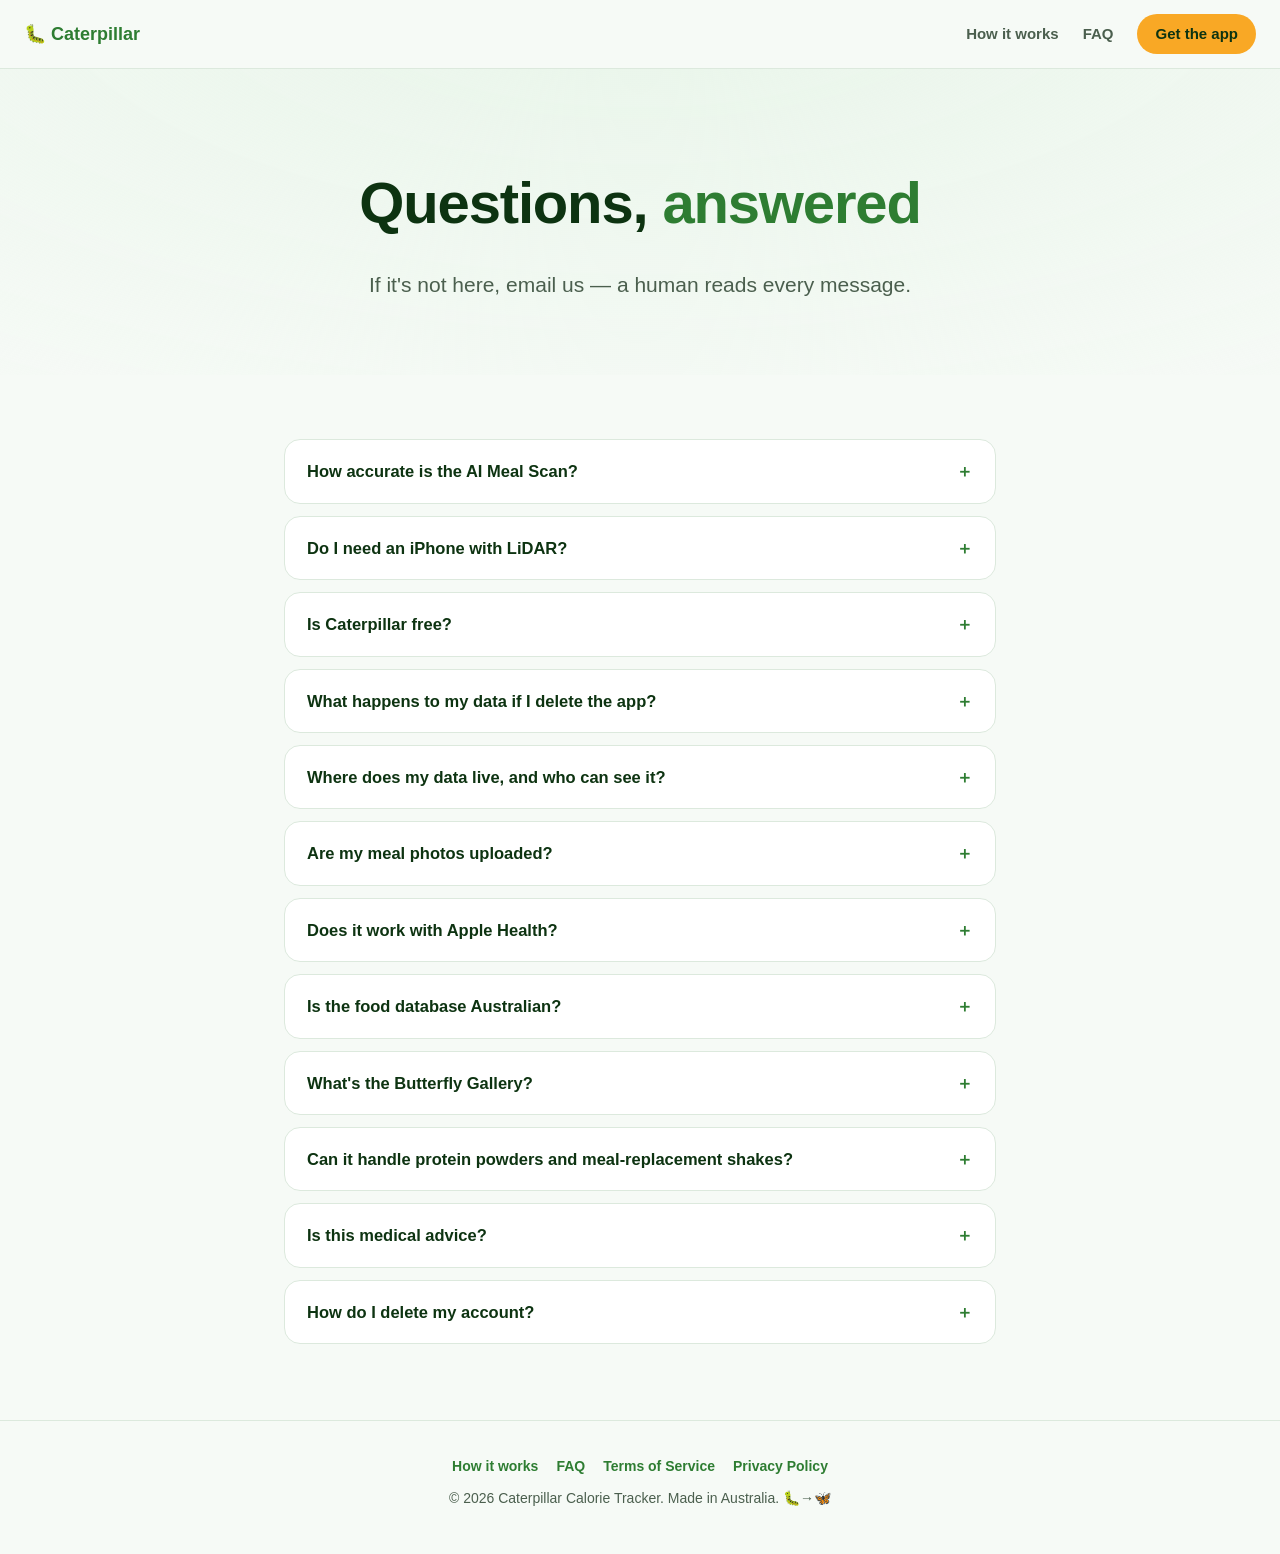
==== faq.html @ 2185efc8 "Add files via upload" ====
<!DOCTYPE html>
<html lang="en-AU">
<head>
<meta charset="utf-8">
<meta name="viewport" content="width=device-width, initial-scale=1">
<title>Caterpillar — FAQ</title>
<meta name="description" content="Frequently asked questions about Caterpillar Calorie Tracker: accuracy, LiDAR, privacy, accounts, Apple Health, and more.">
<link rel="stylesheet" href="style.css">
</head>
<body>

<nav>
  <a class="brand" href="index.html">🐛 Caterpillar</a>
  <a href="how-it-works.html">How it works</a>
  <a href="faq.html">FAQ</a>
  <a class="cta" href="index.html#download">Get the app</a>
</nav>

<div class="hero" style="padding-bottom:40px;">
  <h1>Questions, <span class="accent">answered</span></h1>
  <p class="sub">If it's not here, email us — a human reads every message.</p>
</div>

<section style="max-width:760px;">

  <details>
    <summary>How accurate is the AI Meal Scan?</summary>
    <p>Honest answer: it's an estimate — a good one. For plated meals, the AI
    identifies each component and, on LiDAR-equipped iPhones, real depth
    measurement sizes your portions instead of guessing. For packaged products
    the app reads the nutrition label itself, and calories are always computed
    from the macros on-device. You can edit any item before logging, and a
    kitchen scale in frame is treated as the source of truth.</p>
  </details>

  <details>
    <summary>Do I need an iPhone with LiDAR?</summary>
    <p>No. LiDAR (iPhone Pro models) makes portion sizing sharper, but every
    feature works on any supported iPhone — the AI falls back to careful
    visual estimation.</p>
  </details>

  <details>
    <summary>Is Caterpillar free?</summary>
    <p>Caterpillar is free to use for core tracking. A Pro subscription is
    planned for launch with extras like meal-photo cloud backup and advanced
    goal tools — pricing will be announced in the app.</p>
  </details>

  <details>
    <summary>What happens to my data if I delete the app?</summary>
    <p>If you've signed in with Apple, your history, achievements, favourites
    and settings are backed up to your account — reinstall, sign in, and
    everything returns. Without an account, data lives only on your device and
    is removed with the app.</p>
  </details>

  <details>
    <summary>Where does my data live, and who can see it?</summary>
    <p>Your synced data is stored with our backend provider (Supabase) and is
    readable only by your account — enforced at the database level. We don't
    run ads, and we never sell personal data. Full details are in the
    <a href="privacy.html">Privacy Policy</a>.</p>
  </details>

  <details>
    <summary>Are my meal photos uploaded?</summary>
    <p>A photo you scan is sent securely to our AI provider once, to generate
    the analysis, then the app keeps a small copy on your device for your
    timeline. Cloud backup of meal photos is a planned Pro feature — free
    users' photos never leave the phone after analysis.</p>
  </details>

  <details>
    <summary>Does it work with Apple Health?</summary>
    <p>Yes — two-way. Caterpillar can read steps, active energy, exercise
    minutes and weight (with your permission), and write your logged water and
    weigh-ins back to Health. You choose exactly which categories sync.</p>
  </details>

  <details>
    <summary>Is the food database Australian?</summary>
    <p>Australian-first: AUSNUT and FSANZ data plus a curated local database of
    Aussie staples and brands, backed by Open Food Facts and USDA for global
    coverage. Barcode coverage of Woolworths, Coles and Aldi products is
    excellent.</p>
  </details>

  <details>
    <summary>What's the Butterfly Gallery?</summary>
    <p>Caterpillar's take on achievements: healthy habits earn puzzle pieces
    that gradually reveal collectible butterfly artwork across four rarity
    tiers. Some achievements are secret until you stumble into them. Completed
    art stays in your gallery for good.</p>
  </details>

  <details>
    <summary>Can it handle protein powders and meal-replacement shakes?</summary>
    <p>Yes — and properly. Log the serving and tell Caterpillar how much water
    you mixed it with: calories and macros stay per-serving while the mixing
    water counts toward hydration. Your pre-workout finally makes sense in a
    tracker.</p>
  </details>

  <details>
    <summary>Is this medical advice?</summary>
    <p>No. Caterpillar provides nutrition estimates and habit tools for general
    wellbeing. It's not a medical device and doesn't replace advice from a
    doctor or accredited dietitian — especially if you have a medical
    condition or history of disordered eating.</p>
  </details>

  <details>
    <summary>How do I delete my account?</summary>
    <p>In the app: Nest → Delete Account. Your request is processed within 48
    hours and removes your cloud data entirely. Made a mistake? Email us
    straight away and we'll cancel it.</p>
  </details>

</section>

<footer>
  <div class="links">
    <a href="how-it-works.html">How it works</a>
    <a href="faq.html">FAQ</a>
    <a href="terms.html">Terms of Service</a>
    <a href="privacy.html">Privacy Policy</a>
  </div>
  © 2026 Caterpillar Calorie Tracker. Made in Australia. 🐛→🦋
</footer>

</body>
</html>
---- style.css ----
/* Caterpillar Calorie Tracker — marketing site shared styles.
   Garden palette pulled from the app: garden green, sun yellow, leaf tones. */

:root {
  --garden: #2e7d32;
  --garden-deep: #0d3311;
  --garden-dark: #0a1f0d;
  --leaf: #66bb6a;
  --leaf-soft: #e8f5e9;
  --sun: #f9a825;
  --sun-soft: #fff5dd;
  --ink: #1c2b1e;
  --ink-soft: #4b5f4e;
  --card: #ffffff;
  --line: #dce9dd;
}

* { margin: 0; padding: 0; box-sizing: border-box; }

body {
  font-family: -apple-system, BlinkMacSystemFont, "Segoe UI", Roboto,
    "Helvetica Neue", sans-serif;
  color: var(--ink);
  background: #f6faf6;
  line-height: 1.6;
}

/* ── Nav ── */
nav {
  position: sticky; top: 0; z-index: 50;
  display: flex; align-items: center; gap: 24px;
  padding: 14px 24px;
  background: rgba(246, 250, 246, 0.92);
  backdrop-filter: blur(10px);
  border-bottom: 1px solid var(--line);
}
nav .brand {
  font-weight: 800; font-size: 18px; color: var(--garden);
  text-decoration: none; margin-right: auto;
}
nav a { color: var(--ink-soft); text-decoration: none; font-size: 15px; font-weight: 600; }
nav a:hover { color: var(--garden); }
nav a.cta {
  background: var(--sun); color: var(--garden-deep);
  padding: 8px 18px; border-radius: 999px;
}

/* ── Hero ── */
.hero {
  text-align: center;
  padding: 88px 24px 72px;
  background:
    radial-gradient(1200px 500px at 50% -100px, var(--leaf-soft), transparent),
    #f6faf6;
}
.hero h1 {
  font-size: clamp(34px, 6vw, 58px);
  font-weight: 900; letter-spacing: -0.02em; color: var(--garden-deep);
  max-width: 780px; margin: 0 auto 18px;
}
.hero h1 .accent { color: var(--garden); }
.hero p.sub {
  font-size: clamp(17px, 2.5vw, 21px);
  color: var(--ink-soft); max-width: 620px; margin: 0 auto 34px;
}
.hero .badge-row { display: flex; gap: 10px; justify-content: center; flex-wrap: wrap; margin-bottom: 34px; }
.badge {
  background: var(--card); border: 1px solid var(--line);
  padding: 7px 16px; border-radius: 999px;
  font-size: 13.5px; font-weight: 700; color: var(--garden);
}
.store-btn {
  display: inline-block; background: var(--garden-deep); color: #fff;
  font-weight: 800; font-size: 17px;
  padding: 15px 34px; border-radius: 16px; text-decoration: none;
}
.store-btn:hover { background: var(--garden); }
.store-note { display: block; margin-top: 12px; font-size: 13px; color: var(--ink-soft); }

/* ── Sections & cards ── */
section { max-width: 1060px; margin: 0 auto; padding: 64px 24px; }
section h2 {
  font-size: clamp(26px, 4vw, 36px); font-weight: 900;
  color: var(--garden-deep); letter-spacing: -0.01em;
  text-align: center; margin-bottom: 12px;
}
section p.lede { text-align: center; color: var(--ink-soft); max-width: 640px; margin: 0 auto 44px; }

.grid { display: grid; grid-template-columns: repeat(auto-fit, minmax(280px, 1fr)); gap: 18px; }
.card {
  background: var(--card); border: 1px solid var(--line);
  border-radius: 20px; padding: 26px;
}
.card .icon {
  width: 46px; height: 46px; border-radius: 14px;
  display: flex; align-items: center; justify-content: center;
  font-size: 24px; margin-bottom: 14px;
  background: var(--leaf-soft);
}
.card h3 { font-size: 18px; font-weight: 800; color: var(--garden-deep); margin-bottom: 6px; }
.card p { font-size: 15px; color: var(--ink-soft); }

/* ── Steps (how it works) ── */
.step { display: flex; gap: 20px; align-items: flex-start; margin-bottom: 30px; }
.step .num {
  flex: 0 0 44px; height: 44px; border-radius: 50%;
  background: var(--sun); color: var(--garden-deep);
  display: flex; align-items: center; justify-content: center;
  font-weight: 900; font-size: 19px;
}
.step h3 { font-size: 19px; font-weight: 800; color: var(--garden-deep); margin-bottom: 4px; }
.step p { color: var(--ink-soft); font-size: 15.5px; }

/* ── FAQ ── */
details {
  background: var(--card); border: 1px solid var(--line);
  border-radius: 16px; padding: 18px 22px; margin-bottom: 12px;
}
details summary {
  font-weight: 800; font-size: 16.5px; color: var(--garden-deep);
  cursor: pointer; list-style: none;
}
details summary::-webkit-details-marker { display: none; }
details summary::after { content: "＋"; float: right; color: var(--garden); }
details[open] summary::after { content: "－"; }
details p { margin-top: 10px; color: var(--ink-soft); font-size: 15px; }

/* ── Legal pages ── */
.legal { max-width: 760px; }
.legal h1 { font-size: 32px; font-weight: 900; color: var(--garden-deep); margin-bottom: 6px; }
.legal .updated { color: var(--ink-soft); font-size: 14px; margin-bottom: 30px; }
.legal h2 { font-size: 20px; text-align: left; margin: 30px 0 8px; }
.legal p, .legal li { font-size: 15.5px; color: var(--ink-soft); margin-bottom: 10px; }
.legal ul { padding-left: 22px; }
.notice {
  background: var(--sun-soft); border: 1px solid #f2dfae;
  border-radius: 14px; padding: 14px 18px;
  font-size: 14px; color: #7a5b12; margin-bottom: 28px;
}

/* ── Banner CTA + footer ── */
.cta-banner {
  text-align: center; background: var(--garden-deep);
  border-radius: 28px; padding: 56px 28px; color: #fff;
}
.cta-banner h2 { color: #fff; }
.cta-banner p { color: #cfe6d1; margin: 8px 0 26px; }
.cta-banner .store-btn { background: var(--sun); color: var(--garden-deep); }

footer {
  border-top: 1px solid var(--line);
  padding: 34px 24px 44px; text-align: center;
  color: var(--ink-soft); font-size: 14px;
}
footer .links { margin-bottom: 10px; display: flex; gap: 18px; justify-content: center; flex-wrap: wrap; }
footer a { color: var(--garden); text-decoration: none; font-weight: 600; }

@media (max-width: 560px) {
  nav { gap: 14px; }
  nav a:not(.brand):not(.cta) { display: none; }
}
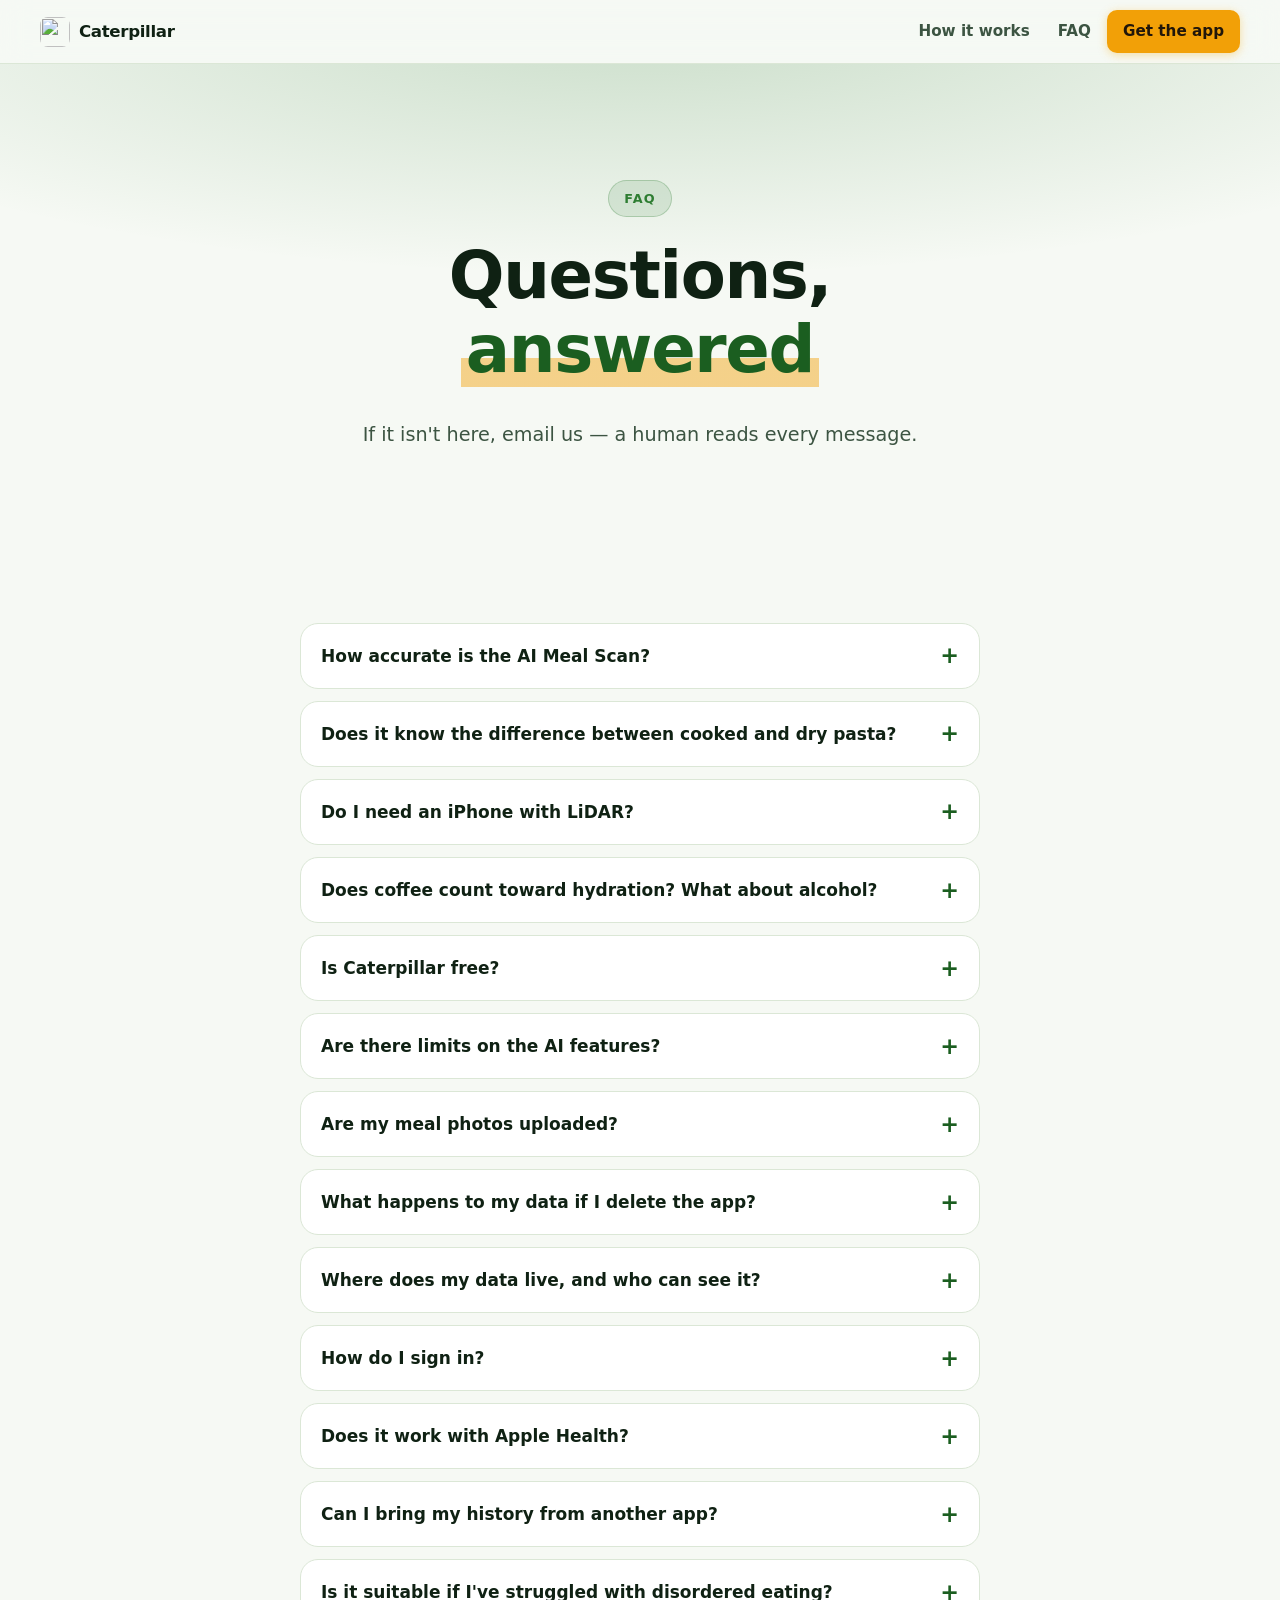
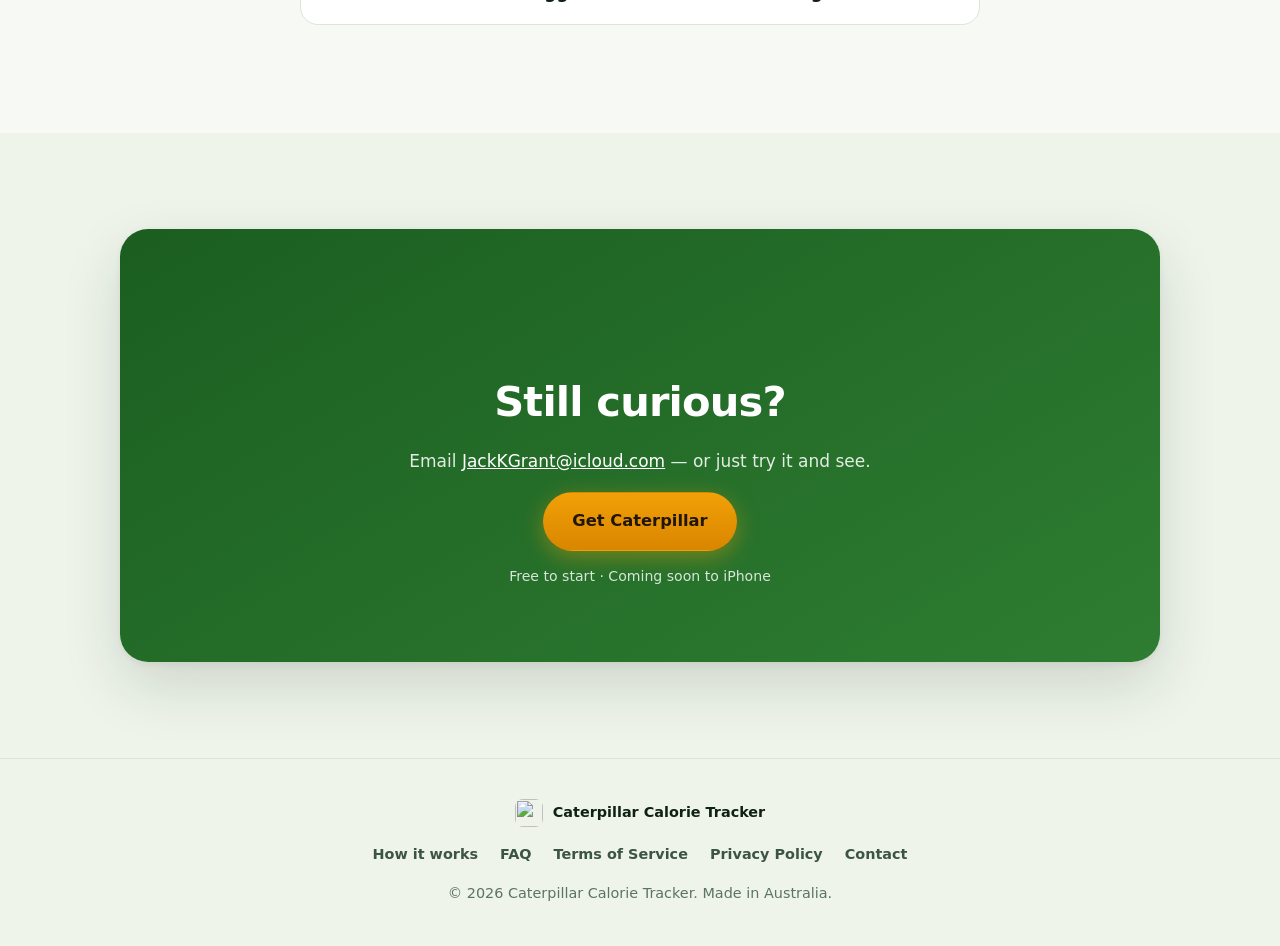
==== commit 6394341e: "Add files via upload" ====
--- a/faq.html
+++ b/faq.html
@@ -4,129 +4,174 @@
 <meta charset="utf-8">
 <meta name="viewport" content="width=device-width, initial-scale=1">
 <title>Caterpillar — FAQ</title>
-<meta name="description" content="Frequently asked questions about Caterpillar Calorie Tracker: accuracy, LiDAR, privacy, accounts, Apple Health, and more.">
+<meta name="description" content="Common questions about Caterpillar Calorie Tracker: accuracy, LiDAR, pricing, privacy, Apple Health, hydration and your data.">
+<meta name="theme-color" content="#2e7d32">
+<link rel="icon" href="assets/appicon.png">
+<link rel="apple-touch-icon" href="assets/appicon-180.png">
 <link rel="stylesheet" href="style.css">
 </head>
 <body>
 
 <nav>
-  <a class="brand" href="index.html">🐛 Caterpillar</a>
-  <a href="how-it-works.html">How it works</a>
-  <a href="faq.html">FAQ</a>
-  <a class="cta" href="index.html#download">Get the app</a>
+  <a class="brand" href="index.html">
+    <img src="assets/appicon.png" alt="" width="30" height="30">Caterpillar
+  </a>
+  <a class="hide-sm" href="how-it-works.html">How it works</a>
+  <a class="hide-sm" href="faq.html">FAQ</a>
+  <a class="cta" href="index.html#get">Get the app</a>
 </nav>
 
-<div class="hero" style="padding-bottom:40px;">
-  <h1>Questions, <span class="accent">answered</span></h1>
-  <p class="sub">If it's not here, email us — a human reads every message.</p>
-</div>
+<header class="hero">
+  <div class="wrap">
+    <span class="eyebrow">FAQ</span>
+    <h1>Questions, <span class="accent">answered</span></h1>
+    <p class="sub">If it isn't here, email us — a human reads every message.</p>
+  </div>
+</header>
 
-<section style="max-width:760px;">
+<section>
+  <div class="wrap" style="max-width:760px">
 
-  <details>
-    <summary>How accurate is the AI Meal Scan?</summary>
-    <p>Honest answer: it's an estimate — a good one. For plated meals, the AI
-    identifies each component and, on LiDAR-equipped iPhones, real depth
-    measurement sizes your portions instead of guessing. For packaged products
-    the app reads the nutrition label itself, and calories are always computed
-    from the macros on-device. You can edit any item before logging, and a
-    kitchen scale in frame is treated as the source of truth.</p>
-  </details>
+    <details class="qa">
+      <summary>How accurate is the AI Meal Scan?</summary>
+      <p>It's an estimate — a careful one. The AI identifies each component, and
+      on LiDAR-equipped iPhones real depth measurement sizes your portions
+      rather than guessing. Packaged products are read off the nutrition panel,
+      and calories are always recomputed on your phone from the macros, so a
+      hallucinated calorie figure can't survive. A kitchen scale in frame is
+      treated as the source of truth, and you can edit any item before logging.</p>
+    </details>
 
-  <details>
-    <summary>Do I need an iPhone with LiDAR?</summary>
-    <p>No. LiDAR (iPhone Pro models) makes portion sizing sharper, but every
-    feature works on any supported iPhone — the AI falls back to careful
-    visual estimation.</p>
-  </details>
+    <details class="qa">
+      <summary>Does it know the difference between cooked and dry pasta?</summary>
+      <p>Yes, and this is where most trackers quietly go wrong. Pasta, rice, oats
+      and lentils roughly triple in weight when cooked, so pricing a plate of
+      dinner at dry-weight values overstates it by two or three times.
+      Caterpillar treats food on a plate as cooked food, corrects the figure if
+      the estimate came back at dry-weight values, and tells you it did.</p>
+    </details>
 
-  <details>
-    <summary>Is Caterpillar free?</summary>
-    <p>Caterpillar is free to use for core tracking. A Pro subscription is
-    planned for launch with extras like meal-photo cloud backup and advanced
-    goal tools — pricing will be announced in the app.</p>
-  </details>
+    <details class="qa">
+      <summary>Do I need an iPhone with LiDAR?</summary>
+      <p>No. LiDAR (Pro models) makes portion sizing sharper, but every feature
+      works on any supported iPhone — the AI falls back to careful visual
+      estimation, blended with your own description if you give one.</p>
+    </details>
 
-  <details>
-    <summary>What happens to my data if I delete the app?</summary>
-    <p>If you've signed in with Apple, your history, achievements, favourites
-    and settings are backed up to your account — reinstall, sign in, and
-    everything returns. Without an account, data lives only on your device and
-    is removed with the app.</p>
-  </details>
+    <details class="qa">
+      <summary>Does coffee count toward hydration? What about alcohol?</summary>
+      <p>Coffee counts, and so does tea — measured over a day they hydrate you
+      about as well as water, which is not what folklore says. Alcohol depends
+      entirely on strength: a beer is still net hydrating, wine is roughly
+      break-even, and a neat spirit actually takes water back out of your dew
+      drop. You can watch the drop fall when you log one. It seemed more useful
+      to be honest than to be flattering.</p>
+    </details>
 
-  <details>
-    <summary>Where does my data live, and who can see it?</summary>
-    <p>Your synced data is stored with our backend provider (Supabase) and is
-    readable only by your account — enforced at the database level. We don't
-    run ads, and we never sell personal data. Full details are in the
-    <a href="privacy.html">Privacy Policy</a>.</p>
-  </details>
+    <details class="qa">
+      <summary>Is Caterpillar free?</summary>
+      <p>Free for core tracking — logging, scanning, hydration, streaks and the
+      gallery. A Pro subscription (yearly, monthly or weekly) adds extras;
+      pricing is shown in the app before you buy anything, and billing is handled
+      by Apple. There are no ads at any tier.</p>
+    </details>
 
-  <details>
-    <summary>Are my meal photos uploaded?</summary>
-    <p>A photo you scan is sent securely to our AI provider once, to generate
-    the analysis, then the app keeps a small copy on your device for your
-    timeline. Cloud backup of meal photos is a planned Pro feature — free
-    users' photos never leave the phone after analysis.</p>
-  </details>
+    <details class="qa">
+      <summary>Are there limits on the AI features?</summary>
+      <p>There are fair-use ceilings on AI requests per hour and per day, so one
+      person can't run the shared service flat out. They're set well above
+      ordinary use — you'd have to be scanning continuously to notice. They
+      apply to everyone, Pro included.</p>
+    </details>
 
-  <details>
-    <summary>Does it work with Apple Health?</summary>
-    <p>Yes — two-way. Caterpillar can read steps, active energy, exercise
-    minutes and weight (with your permission), and write your logged water and
-    weigh-ins back to Health. You choose exactly which categories sync.</p>
-  </details>
+    <details class="qa">
+      <summary>Are my meal photos uploaded?</summary>
+      <p>A photo you scan is sent securely to our AI provider once, to generate
+      the analysis, and the app then keeps a small compressed copy on your device
+      for your timeline. If you submit a food correction, the photos you took as
+      evidence travel with it so a human can check the numbers against the
+      packaging.</p>
+    </details>
 
-  <details>
-    <summary>Is the food database Australian?</summary>
-    <p>Australian-first: AUSNUT and FSANZ data plus a curated local database of
-    Aussie staples and brands, backed by Open Food Facts and USDA for global
-    coverage. Barcode coverage of Woolworths, Coles and Aldi products is
-    excellent.</p>
-  </details>
+    <details class="qa">
+      <summary>What happens to my data if I delete the app?</summary>
+      <p>If you've signed in, your history, achievements, favourites and settings
+      are backed up to your account — reinstall, sign in, and everything returns.
+      Without an account, data lives only on your device and goes with the app.
+      Either way you can export the lot to CSV first.</p>
+    </details>
 
-  <details>
-    <summary>What's the Butterfly Gallery?</summary>
-    <p>Caterpillar's take on achievements: healthy habits earn puzzle pieces
-    that gradually reveal collectible butterfly artwork across four rarity
-    tiers. Some achievements are secret until you stumble into them. Completed
-    art stays in your gallery for good.</p>
-  </details>
+    <details class="qa">
+      <summary>Where does my data live, and who can see it?</summary>
+      <p>Synced data is stored with our backend provider (Supabase) and is
+      readable only by your account, enforced at the database level. We don't run
+      ads and we never sell personal data. Full details are in the
+      <a href="privacy.html">Privacy Policy</a>.</p>
+    </details>
 
-  <details>
-    <summary>Can it handle protein powders and meal-replacement shakes?</summary>
-    <p>Yes — and properly. Log the serving and tell Caterpillar how much water
-    you mixed it with: calories and macros stay per-serving while the mixing
-    water counts toward hydration. Your pre-workout finally makes sense in a
-    tracker.</p>
-  </details>
+    <details class="qa">
+      <summary>How do I sign in?</summary>
+      <p>Sign in with Apple, with Google, or with an email address and password —
+      whichever you prefer. An account exists so your history survives losing or
+      changing a phone.</p>
+    </details>
 
-  <details>
-    <summary>Is this medical advice?</summary>
-    <p>No. Caterpillar provides nutrition estimates and habit tools for general
-    wellbeing. It's not a medical device and doesn't replace advice from a
-    doctor or accredited dietitian — especially if you have a medical
-    condition or history of disordered eating.</p>
-  </details>
+    <details class="qa">
+      <summary>Does it work with Apple Health?</summary>
+      <p>Yes, two-way. Caterpillar can read steps, active energy, exercise
+      minutes and weight with your permission, and write your logged water and
+      weigh-ins back to Health. You choose exactly which categories sync.</p>
+    </details>
 
-  <details>
-    <summary>How do I delete my account?</summary>
-    <p>In the app: Nest → Delete Account. Your request is processed within 48
-    hours and removes your cloud data entirely. Made a mistake? Email us
-    straight away and we'll cancel it.</p>
-  </details>
+    <details class="qa">
+      <summary>Can I bring my history from another app?</summary>
+      <p>Yes. Export from your old tracker and import the file — it's read
+      entirely on your device and never uploaded. Imported entries fill gaps in
+      your history and never overwrite days you've already recorded.</p>
+    </details>
 
+    <details class="qa">
+      <summary>Is it suitable if I've struggled with disordered eating?</summary>
+      <p>Please talk to a professional first. Caterpillar is a general wellbeing
+      tool, not a medical device, and calorie tracking isn't right for everyone.
+      There's no shaming language and no punishment for going over, but that
+      doesn't make it the right tool for every person.</p>
+    </details>
+
+  </div>
+</section>
+
+<section class="alt">
+  <div class="wrap">
+    <div class="cta-banner">
+      <div class="parade" aria-hidden="true">
+        <img src="assets/caterpillar_walk_1.png" alt="">
+        <img src="assets/caterpillar_walk_2.png" alt="">
+        <img src="assets/caterpillar_walk_3.png" alt="">
+        <img src="assets/caterpillar_walk_2.png" alt="">
+        <img src="assets/caterpillar_head_happy.png" alt="">
+      </div>
+      <h2>Still curious?</h2>
+      <p>Email <a href="mailto:JackKGrant@icloud.com" style="color:#fff">JackKGrant@icloud.com</a>
+      — or just try it and see.</p>
+      <a class="btn btn-primary" href="index.html#get">Get Caterpillar</a>
+      <span class="store-note">Free to start · Coming soon to iPhone</span>
+    </div>
+  </div>
 </section>
 
 <footer>
+  <div class="marque">
+    <img src="assets/appicon.png" alt="" width="28" height="28">Caterpillar Calorie Tracker
+  </div>
   <div class="links">
     <a href="how-it-works.html">How it works</a>
     <a href="faq.html">FAQ</a>
     <a href="terms.html">Terms of Service</a>
     <a href="privacy.html">Privacy Policy</a>
+    <a href="mailto:JackKGrant@icloud.com">Contact</a>
   </div>
-  © 2026 Caterpillar Calorie Tracker. Made in Australia. 🐛→🦋
+  © 2026 Caterpillar Calorie Tracker. Made in Australia.
 </footer>
 
 </body>
--- a/style.css
+++ b/style.css
@@ -1,161 +1,409 @@
-/* Caterpillar Calorie Tracker — marketing site shared styles.
-   Garden palette pulled from the app: garden green, sun yellow, leaf tones. */
+/* Caterpillar Calorie Tracker — site styles
+   ------------------------------------------------------------------
+   Design notes, so future edits keep the through-line:
+
+   · The app's own palette. Deep forest greens for ground, warm amber for
+     anything the user should act on. The CTA is the only saturated amber on
+     a page, so the eye lands on it without being shouted at.
+   · No emoji anywhere. Every icon is the app's real artwork — the same files
+     the app ships — so the site looks like the product rather than like a
+     description of it.
+   · Motion is decorative and always opt-out. Everything animated degrades to
+     a static, correct layout under prefers-reduced-motion.
+   · Light and dark both first-class. The palette is defined once as custom
+     properties and flipped wholesale.
+   ------------------------------------------------------------------ */
 
 :root {
-  --garden: #2e7d32;
-  --garden-deep: #0d3311;
-  --garden-dark: #0a1f0d;
-  --leaf: #66bb6a;
-  --leaf-soft: #e8f5e9;
-  --sun: #f9a825;
-  --sun-soft: #fff5dd;
-  --ink: #1c2b1e;
-  --ink-soft: #4b5f4e;
-  --card: #ffffff;
-  --line: #dce9dd;
-}
-
-* { margin: 0; padding: 0; box-sizing: border-box; }
+  --ink:        #0f2113;
+  --ink-soft:   #3c5442;
+  --ink-faint:  #5d7364;
+  --paper:      #f6f9f4;
+  --surface:    #ffffff;
+  --surface-2:  #eef4ea;
+  --line:       #dbe7d6;
+
+  --leaf:       #2e7d32;
+  --leaf-deep:  #1b5e20;
+  --leaf-lift:  #7cc96f;
+  --amber:      #f2a007;
+  --amber-deep: #d98600;
+  /* Links get their own token. --leaf reads at 2.8:1 on the dark card
+     background and 4.26:1 on the light one — both under the 4.5 needed for
+     body text, and the dark case badly so. */
+  --link:       #1b5e20;
+
+  --radius:     18px;
+  --radius-lg:  28px;
+  --shadow:     0 1px 2px rgba(15,33,19,.05), 0 8px 28px rgba(15,33,19,.07);
+  --shadow-lg:  0 2px 6px rgba(15,33,19,.06), 0 24px 60px rgba(15,33,19,.14);
+  --measure:    68ch;
+  --pad:        clamp(20px, 5vw, 40px);
+}
+
+@media (prefers-color-scheme: dark) {
+  :root {
+    --ink:       #eaf3e8;
+    --ink-soft:  #b4c9b6;
+    --ink-faint: #8aa891;
+    --paper:     #0a1710;
+    --surface:   #12271a;
+    --surface-2: #16301f;
+    --line:      #24422c;
+    --leaf-lift: #8fd682;
+    --link:      #8fd682;
+    --shadow:    0 1px 2px rgba(0,0,0,.3), 0 8px 28px rgba(0,0,0,.35);
+    --shadow-lg: 0 2px 6px rgba(0,0,0,.35), 0 24px 60px rgba(0,0,0,.5);
+  }
+}
+
+* { box-sizing: border-box; }
+html { scroll-behavior: smooth; -webkit-text-size-adjust: 100%; }
+html, body { overflow-x: hidden; max-width: 100%; }
 
 body {
-  font-family: -apple-system, BlinkMacSystemFont, "Segoe UI", Roboto,
-    "Helvetica Neue", sans-serif;
+  margin: 0;
+  background: var(--paper);
   color: var(--ink);
-  background: #f6faf6;
-  line-height: 1.6;
-}
-
-/* ── Nav ── */
-nav {
+  font: 17px/1.65 ui-rounded, -apple-system, BlinkMacSystemFont, "Segoe UI",
+        system-ui, sans-serif;
+  -webkit-font-smoothing: antialiased;
+}
+
+img { max-width: 100%; display: block; }
+a { color: var(--link); }
+
+h1, h2, h3 { line-height: 1.12; letter-spacing: -0.02em; margin: 0 0 .5em; }
+h1 { font-size: clamp(2.3rem, 6.2vw, 4.1rem); font-weight: 800; }
+h2 { font-size: clamp(1.7rem, 3.6vw, 2.6rem); font-weight: 800; }
+h3 { font-size: 1.16rem; font-weight: 700; }
+p  { margin: 0 0 1em; }
+
+.wrap { width: 100%; max-width: 1120px; margin: 0 auto; padding: 0 var(--pad); }
+
+/* ── Navigation ─────────────────────────────────────────────── */
+/* Scoped to a DIRECT child of body. The table of contents on the legal pages
+   is also a <nav> — semantically correct — and an unscoped `nav` selector
+   turned it into a sticky flex bar, which on a phone shredded the section
+   links into unreadable columns. Any future nested <nav> is safe now. */
+
+body > nav {
   position: sticky; top: 0; z-index: 50;
-  display: flex; align-items: center; gap: 24px;
-  padding: 14px 24px;
-  background: rgba(246, 250, 246, 0.92);
-  backdrop-filter: blur(10px);
+  display: flex; align-items: center; gap: 4px;
+  padding: 10px var(--pad);
+  background: color-mix(in srgb, var(--paper) 82%, transparent);
+  backdrop-filter: saturate(1.6) blur(14px);
+  -webkit-backdrop-filter: saturate(1.6) blur(14px);
   border-bottom: 1px solid var(--line);
 }
-nav .brand {
-  font-weight: 800; font-size: 18px; color: var(--garden);
-  text-decoration: none; margin-right: auto;
-}
-nav a { color: var(--ink-soft); text-decoration: none; font-size: 15px; font-weight: 600; }
-nav a:hover { color: var(--garden); }
-nav a.cta {
-  background: var(--sun); color: var(--garden-deep);
-  padding: 8px 18px; border-radius: 999px;
-}
-
-/* ── Hero ── */
+body > nav .brand {
+  display: flex; align-items: center; gap: 9px;
+  font-weight: 800; font-size: 1.04rem; letter-spacing: -0.02em;
+  color: var(--ink); text-decoration: none; margin-right: auto;
+}
+body > nav .brand img { width: 30px; height: 30px; border-radius: 8px; }
+body > nav a:not(.brand) {
+  color: var(--ink-soft); text-decoration: none; font-size: .95rem;
+  font-weight: 600; padding: 8px 12px; border-radius: 10px;
+}
+body > nav a:not(.brand):hover { color: var(--ink); background: var(--surface-2); }
+body > nav .cta {
+  background: var(--amber); color: #21160a !important;
+  padding: 9px 16px !important; border-radius: 999px;
+  box-shadow: 0 2px 10px rgba(242,160,7,.35);
+}
+body > nav .cta:hover { background: var(--amber-deep); }
+@media (max-width: 620px) { body > nav .hide-sm { display: none; } }
+
+/* ── Hero ───────────────────────────────────────────────────── */
+
 .hero {
+  position: relative; overflow: hidden;
+  padding: clamp(56px, 11vw, 116px) 0 clamp(40px, 7vw, 76px);
   text-align: center;
-  padding: 88px 24px 72px;
   background:
-    radial-gradient(1200px 500px at 50% -100px, var(--leaf-soft), transparent),
-    #f6faf6;
-}
-.hero h1 {
-  font-size: clamp(34px, 6vw, 58px);
-  font-weight: 900; letter-spacing: -0.02em; color: var(--garden-deep);
-  max-width: 780px; margin: 0 auto 18px;
-}
-.hero h1 .accent { color: var(--garden); }
-.hero p.sub {
-  font-size: clamp(17px, 2.5vw, 21px);
-  color: var(--ink-soft); max-width: 620px; margin: 0 auto 34px;
-}
-.hero .badge-row { display: flex; gap: 10px; justify-content: center; flex-wrap: wrap; margin-bottom: 34px; }
-.badge {
-  background: var(--card); border: 1px solid var(--line);
-  padding: 7px 16px; border-radius: 999px;
-  font-size: 13.5px; font-weight: 700; color: var(--garden);
-}
-.store-btn {
-  display: inline-block; background: var(--garden-deep); color: #fff;
-  font-weight: 800; font-size: 17px;
-  padding: 15px 34px; border-radius: 16px; text-decoration: none;
-}
-.store-btn:hover { background: var(--garden); }
-.store-note { display: block; margin-top: 12px; font-size: 13px; color: var(--ink-soft); }
-
-/* ── Sections & cards ── */
-section { max-width: 1060px; margin: 0 auto; padding: 64px 24px; }
-section h2 {
-  font-size: clamp(26px, 4vw, 36px); font-weight: 900;
-  color: var(--garden-deep); letter-spacing: -0.01em;
-  text-align: center; margin-bottom: 12px;
-}
-section p.lede { text-align: center; color: var(--ink-soft); max-width: 640px; margin: 0 auto 44px; }
-
-.grid { display: grid; grid-template-columns: repeat(auto-fit, minmax(280px, 1fr)); gap: 18px; }
+    radial-gradient(120% 90% at 50% -10%,
+      color-mix(in srgb, var(--leaf) 22%, transparent), transparent 62%),
+    var(--paper);
+}
+/* The garden scene from the app, held right back so it reads as atmosphere
+   rather than as a photo behind text. */
+.hero::before {
+  content: ""; position: absolute; inset: 0;
+  background: url("assets/bg_garden.jpg") center 22% / cover no-repeat;
+  opacity: .17; filter: saturate(1.25) contrast(1.05);
+  mask-image: linear-gradient(to bottom, #000 0%, #000 45%, transparent 92%);
+  -webkit-mask-image: linear-gradient(to bottom, #000 0%, #000 45%, transparent 92%);
+  pointer-events: none;
+}
+@media (prefers-color-scheme: dark) { .hero::before { opacity: .22; } }
+.hero > * { position: relative; }
+
+.eyebrow {
+  display: inline-flex; align-items: center; gap: 8px;
+  font-size: .8rem; font-weight: 700; letter-spacing: .09em;
+  text-transform: uppercase; color: var(--leaf);
+  background: color-mix(in srgb, var(--leaf) 12%, transparent);
+  border: 1px solid color-mix(in srgb, var(--leaf) 26%, transparent);
+  padding: 7px 15px; border-radius: 999px; margin-bottom: 22px;
+}
+@media (prefers-color-scheme: dark) { .eyebrow { color: var(--leaf-lift); } }
+.hero h1 { max-width: 16ch; margin-inline: auto; }
+.hero .sub {
+  max-width: 54ch; margin: 18px auto 0;
+  font-size: clamp(1.04rem, 2.1vw, 1.2rem); color: var(--ink-soft);
+}
+.accent {
+  color: var(--leaf-deep);
+  background: linear-gradient(transparent 62%,
+              color-mix(in srgb, var(--amber) 45%, transparent) 62%);
+  padding: 0 .08em;
+}
+@media (prefers-color-scheme: dark) { .accent { color: var(--leaf-lift); } }
+
+.cta-row {
+  display: flex; flex-wrap: wrap; gap: 12px;
+  justify-content: center; align-items: center; margin-top: 30px;
+}
+.btn {
+  display: inline-flex; align-items: center; gap: 10px;
+  font-weight: 700; font-size: 1.02rem; text-decoration: none;
+  padding: 15px 28px; border-radius: 999px; border: 1px solid transparent;
+  transition: transform .16s ease, box-shadow .16s ease, background .16s ease;
+}
+.btn-primary {
+  background: linear-gradient(180deg, var(--amber), var(--amber-deep));
+  color: #21160a; box-shadow: 0 6px 22px rgba(242,160,7,.4);
+}
+.btn-primary:hover { transform: translateY(-2px); box-shadow: 0 10px 30px rgba(242,160,7,.5); }
+.btn-ghost {
+  background: var(--surface); color: var(--ink); border-color: var(--line);
+  box-shadow: var(--shadow);
+}
+.btn-ghost:hover { transform: translateY(-2px); }
+.store-note { display: block; margin-top: 14px; font-size: .88rem; color: var(--ink-faint); }
+
+/* ── The growth bar: the app's core metaphor, on the page ───── */
+
+/* --seg is set from the measured track width in index.html, the same way the
+   widget derives its segment height from a GeometryReader. A hardcoded size
+   can only be right at one width: at 46px the body covered 36% of a 560px
+   track and looked stranded, exactly the bug the widget had.
+   The value here is only a fallback for a no-JS render. */
+.growth {
+  --seg: 56px;
+  margin: clamp(34px, 6vw, 58px) auto 0;
+  max-width: 440px; padding: 0 var(--pad);
+}
+.growth-track {
+  position: relative; height: calc(var(--seg) * 1.55);
+}
+/* Segments overlap by 45%, exactly as the in-app growth bar does, so the body
+   reads as one creature rather than a row of beads. */
+.growth-track .seg, .growth-track .head {
+  position: absolute; bottom: 0;
+  width: calc(var(--seg) * 0.882); height: var(--seg);
+  opacity: 0;
+  animation: sprout .55s cubic-bezier(.2,1.5,.4,1) forwards,
+             bob 1.05s ease-in-out infinite;
+}
+.growth-track .head {
+  width: calc(var(--seg) * 1.103); height: calc(var(--seg) * 1.25);
+  bottom: calc(var(--seg) * 0.14); z-index: 20;
+}
+@keyframes sprout {
+  from { opacity: 0; transform: translateY(9px) scale(.72); }
+  to   { opacity: 1; transform: translateY(0) scale(1); }
+}
+@keyframes bob {
+  0%, 100% { margin-bottom: 0; }
+  50%      { margin-bottom: 4px; }
+}
+.growth-ground {
+  height: 3px; border-radius: 3px; margin-top: 6px;
+  background: linear-gradient(to right,
+    color-mix(in srgb, var(--leaf-lift) 75%, transparent),
+    color-mix(in srgb, var(--leaf-lift) 12%, transparent));
+}
+.growth-caption {
+  display: flex; justify-content: space-between; gap: 12px;
+  margin-top: 12px; font-size: .87rem; color: var(--ink-faint); font-weight: 600;
+}
+
+/* ── Sections ───────────────────────────────────────────────── */
+
+section { padding: clamp(52px, 8vw, 96px) 0; }
+section > .wrap > h2 { max-width: 20ch; }
+.lede {
+  max-width: 58ch; font-size: clamp(1.02rem, 2vw, 1.14rem);
+  color: var(--ink-soft); margin-bottom: 34px;
+}
+.center { text-align: center; }
+.center h2, .center .lede { margin-inline: auto; }
+
+.grid {
+  display: grid; gap: 18px;
+  grid-template-columns: repeat(auto-fit, minmax(258px, 1fr));
+}
 .card {
-  background: var(--card); border: 1px solid var(--line);
-  border-radius: 20px; padding: 26px;
-}
-.card .icon {
-  width: 46px; height: 46px; border-radius: 14px;
+  background: var(--surface); border: 1px solid var(--line);
+  border-radius: var(--radius); padding: 26px 24px;
+  box-shadow: var(--shadow);
+  transition: transform .2s ease, box-shadow .2s ease;
+}
+.card:hover { transform: translateY(-3px); box-shadow: var(--shadow-lg); }
+.card p { color: var(--ink-soft); font-size: .97rem; margin-bottom: 0; }
+.card .icon { width: 54px; height: 54px; margin-bottom: 14px; }
+/* Tab icons ship as small flat silhouettes; a tinted disc gives them a home
+   rather than leaving them floating as grey marks. */
+.card .icon.chip {
+  width: 54px; height: 54px; padding: 11px; border-radius: 15px;
+  background: color-mix(in srgb, var(--leaf) 13%, transparent);
+}
+
+.alt { background: var(--surface-2); }
+
+/* Feature rows — art one side, words the other, alternating. */
+.split {
+  display: grid; gap: clamp(22px, 5vw, 56px); align-items: center;
+  grid-template-columns: repeat(auto-fit, minmax(280px, 1fr));
+}
+.split + .split { margin-top: clamp(44px, 7vw, 82px); }
+.split .art {
   display: flex; align-items: center; justify-content: center;
-  font-size: 24px; margin-bottom: 14px;
-  background: var(--leaf-soft);
-}
-.card h3 { font-size: 18px; font-weight: 800; color: var(--garden-deep); margin-bottom: 6px; }
-.card p { font-size: 15px; color: var(--ink-soft); }
-
-/* ── Steps (how it works) ── */
-.step { display: flex; gap: 20px; align-items: flex-start; margin-bottom: 30px; }
-.step .num {
-  flex: 0 0 44px; height: 44px; border-radius: 50%;
-  background: var(--sun); color: var(--garden-deep);
-  display: flex; align-items: center; justify-content: center;
-  font-weight: 900; font-size: 19px;
-}
-.step h3 { font-size: 19px; font-weight: 800; color: var(--garden-deep); margin-bottom: 4px; }
-.step p { color: var(--ink-soft); font-size: 15.5px; }
-
-/* ── FAQ ── */
-details {
-  background: var(--card); border: 1px solid var(--line);
-  border-radius: 16px; padding: 18px 22px; margin-bottom: 12px;
-}
-details summary {
-  font-weight: 800; font-size: 16.5px; color: var(--garden-deep);
-  cursor: pointer; list-style: none;
-}
-details summary::-webkit-details-marker { display: none; }
-details summary::after { content: "＋"; float: right; color: var(--garden); }
-details[open] summary::after { content: "－"; }
-details p { margin-top: 10px; color: var(--ink-soft); font-size: 15px; }
-
-/* ── Legal pages ── */
-.legal { max-width: 760px; }
-.legal h1 { font-size: 32px; font-weight: 900; color: var(--garden-deep); margin-bottom: 6px; }
-.legal .updated { color: var(--ink-soft); font-size: 14px; margin-bottom: 30px; }
-.legal h2 { font-size: 20px; text-align: left; margin: 30px 0 8px; }
-.legal p, .legal li { font-size: 15.5px; color: var(--ink-soft); margin-bottom: 10px; }
-.legal ul { padding-left: 22px; }
-.notice {
-  background: var(--sun-soft); border: 1px solid #f2dfae;
-  border-radius: 14px; padding: 14px 18px;
-  font-size: 14px; color: #7a5b12; margin-bottom: 28px;
-}
-
-/* ── Banner CTA + footer ── */
+  min-height: 190px; padding: 30px; border-radius: var(--radius-lg);
+  background:
+    radial-gradient(80% 80% at 50% 20%,
+      color-mix(in srgb, var(--leaf) 17%, transparent), transparent 70%),
+    var(--surface);
+  border: 1px solid var(--line);
+}
+.split .art img { width: clamp(88px, 15vw, 132px); height: auto; }
+.split.flip .art { order: 2; }
+@media (max-width: 760px) { .split.flip .art { order: 0; } }
+
+/* ── Honesty strip ──────────────────────────────────────────── */
+
+.facts { display: grid; gap: 16px; grid-template-columns: repeat(auto-fit, minmax(190px, 1fr)); }
+.fact {
+  background: var(--surface); border: 1px solid var(--line);
+  border-radius: var(--radius); padding: 22px;
+}
+.fact .n {
+  display: block; font-size: 1.75rem; font-weight: 800;
+  letter-spacing: -0.03em; color: var(--leaf); line-height: 1.15;
+}
+@media (prefers-color-scheme: dark) { .fact .n { color: var(--leaf-lift); } }
+.fact p { margin: 6px 0 0; font-size: .93rem; color: var(--ink-soft); }
+
+/* ── Closing CTA ────────────────────────────────────────────── */
+
 .cta-banner {
-  text-align: center; background: var(--garden-deep);
-  border-radius: 28px; padding: 56px 28px; color: #fff;
+  position: relative; overflow: hidden; text-align: center;
+  border-radius: var(--radius-lg); padding: clamp(40px, 7vw, 74px) var(--pad);
+  background: linear-gradient(150deg, var(--leaf-deep), var(--leaf));
+  color: #fff; box-shadow: var(--shadow-lg);
 }
 .cta-banner h2 { color: #fff; }
-.cta-banner p { color: #cfe6d1; margin: 8px 0 26px; }
-.cta-banner .store-btn { background: var(--sun); color: var(--garden-deep); }
+.cta-banner p { color: rgba(255,255,255,.87); max-width: 46ch; margin-inline: auto; }
+.cta-banner .store-note { color: rgba(255,255,255,.82); }
+.cta-banner .parade {
+  display: flex; justify-content: center; align-items: flex-end;
+  margin-bottom: 20px; height: 56px;
+}
+.cta-banner .parade img { height: 42px; width: auto; margin-right: -13px; }
+.cta-banner .parade img:last-child { height: 53px; margin-right: 0; }
+
+/* ── Legal pages ────────────────────────────────────────────── */
+
+.legal { max-width: var(--measure); margin: 0 auto; padding: 46px var(--pad) 70px; }
+.legal h1 { font-size: clamp(2rem, 5vw, 2.8rem); }
+.legal h2 {
+  font-size: 1.2rem; margin: 2.1em 0 .5em; padding-top: .9em;
+  border-top: 1px solid var(--line); scroll-margin-top: 76px;
+}
+.legal h2:first-of-type { border-top: 0; padding-top: 0; }
+.legal p, .legal li { color: var(--ink-soft); font-size: 1rem; }
+.legal ul { padding-left: 1.15em; }
+.legal li { margin-bottom: .5em; }
+.updated {
+  display: inline-block; font-size: .84rem; font-weight: 700;
+  color: var(--leaf); background: color-mix(in srgb, var(--leaf) 12%, transparent);
+  border-radius: 999px; padding: 6px 14px; margin-bottom: 1.6em;
+}
+@media (prefers-color-scheme: dark) { .updated { color: var(--leaf-lift); } }
+.summary {
+  background: var(--surface); border: 1px solid var(--line);
+  border-left: 4px solid var(--leaf);
+  border-radius: var(--radius); padding: 20px 22px; margin-bottom: 2em;
+}
+.summary p:last-child { margin-bottom: 0; }
+.toc {
+  background: var(--surface-2); border-radius: var(--radius);
+  padding: 18px 22px; margin-bottom: 2.2em;
+  columns: 2; column-gap: 26px;
+}
+.toc a { display: block; font-size: .93rem; padding: 3px 0; text-decoration: none; }
+.toc a:hover { text-decoration: underline; }
+@media (max-width: 560px) { .toc { columns: 1; } }
+
+/* ── FAQ ────────────────────────────────────────────────────── */
+
+details.qa {
+  background: var(--surface); border: 1px solid var(--line);
+  border-radius: var(--radius); padding: 2px 20px; margin-bottom: 12px;
+}
+details.qa summary {
+  cursor: pointer; font-weight: 700; padding: 16px 0; list-style: none;
+  display: flex; justify-content: space-between; align-items: center; gap: 14px;
+}
+details.qa summary::-webkit-details-marker { display: none; }
+details.qa summary::after {
+  content: "+"; font-size: 1.4rem; font-weight: 600;
+  color: var(--link); flex: 0 0 auto; line-height: 1;
+}
+details.qa[open] summary::after { content: "\2212"; }
+details.qa p { color: var(--ink-soft); font-size: .97rem; padding-bottom: 6px; }
+
+/* ── Footer ─────────────────────────────────────────────────── */
 
 footer {
-  border-top: 1px solid var(--line);
-  padding: 34px 24px 44px; text-align: center;
-  color: var(--ink-soft); font-size: 14px;
-}
-footer .links { margin-bottom: 10px; display: flex; gap: 18px; justify-content: center; flex-wrap: wrap; }
-footer a { color: var(--garden); text-decoration: none; font-weight: 600; }
-
-@media (max-width: 560px) {
-  nav { gap: 14px; }
-  nav a:not(.brand):not(.cta) { display: none; }
-}
+  border-top: 1px solid var(--line); background: var(--surface-2);
+  padding: 40px var(--pad); text-align: center;
+  color: var(--ink-faint); font-size: .9rem;
+}
+footer .marque {
+  display: flex; align-items: center; justify-content: center; gap: 10px;
+  font-weight: 800; color: var(--ink); margin-bottom: 16px;
+}
+footer .marque img { width: 28px; height: 28px; border-radius: 8px; }
+footer .links {
+  display: flex; flex-wrap: wrap; gap: 8px 22px;
+  justify-content: center; margin-bottom: 16px;
+}
+footer .links a { color: var(--ink-soft); text-decoration: none; font-weight: 600; }
+footer .links a:hover { color: var(--link); text-decoration: underline; }
+
+/* ── Scroll reveal ──────────────────────────────────────────── */
+
+.reveal { opacity: 0; transform: translateY(18px); }
+.reveal.in {
+  opacity: 1; transform: none;
+  transition: opacity .6s ease, transform .6s cubic-bezier(.2,.7,.3,1);
+}
+
+/* ── Motion off ─────────────────────────────────────────────── */
+/* Everything above must stay legible and correctly laid out with all motion
+   removed — the growth bar especially has to appear fully grown rather than
+   stuck at zero opacity, which is what an animation-only reveal would do. */
+@media (prefers-reduced-motion: reduce) {
+  html { scroll-behavior: auto; }
+  *, *::before, *::after {
+    animation-duration: .001ms !important;
+    animation-iteration-count: 1 !important;
+    transition-duration: .001ms !important;
+  }
+  .growth-track .seg, .growth-track .head { opacity: 1; transform: none; }
+  .reveal { opacity: 1; transform: none; }
+  .card:hover, .btn:hover { transform: none; }
+}
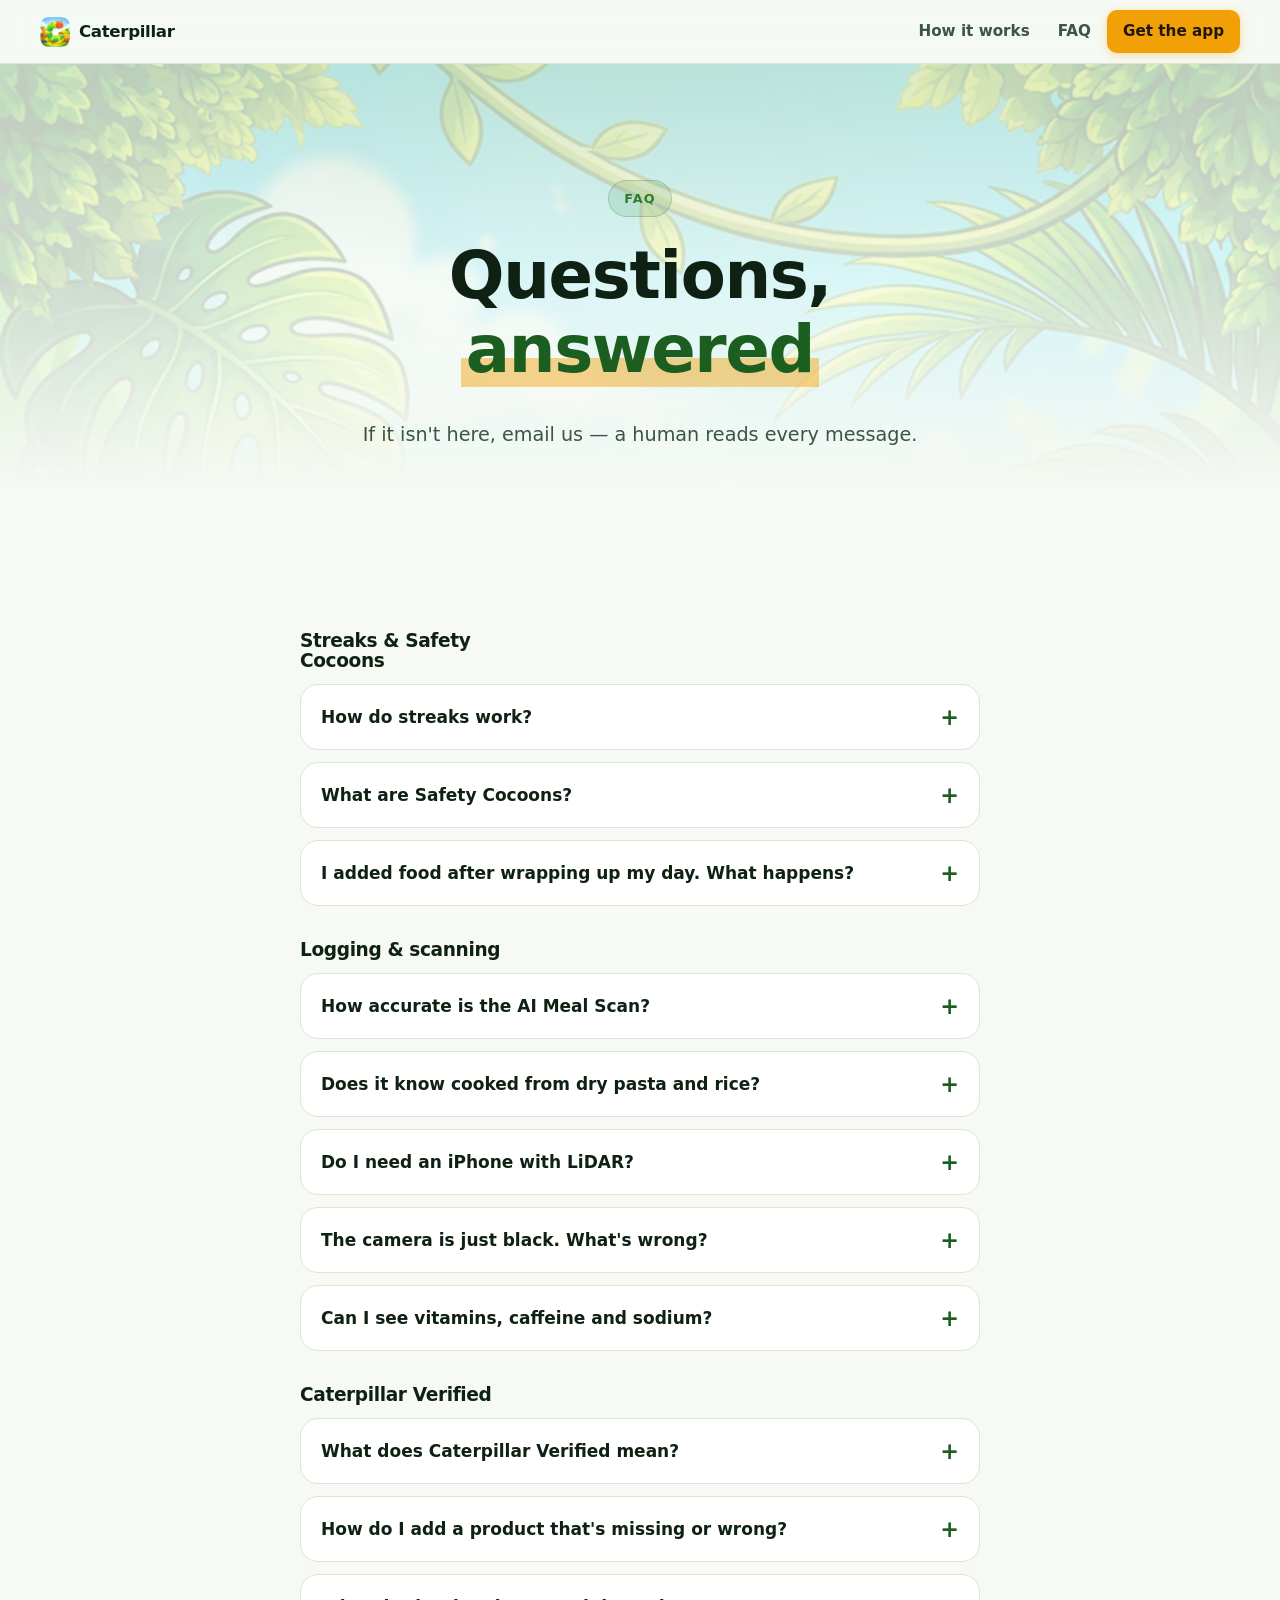
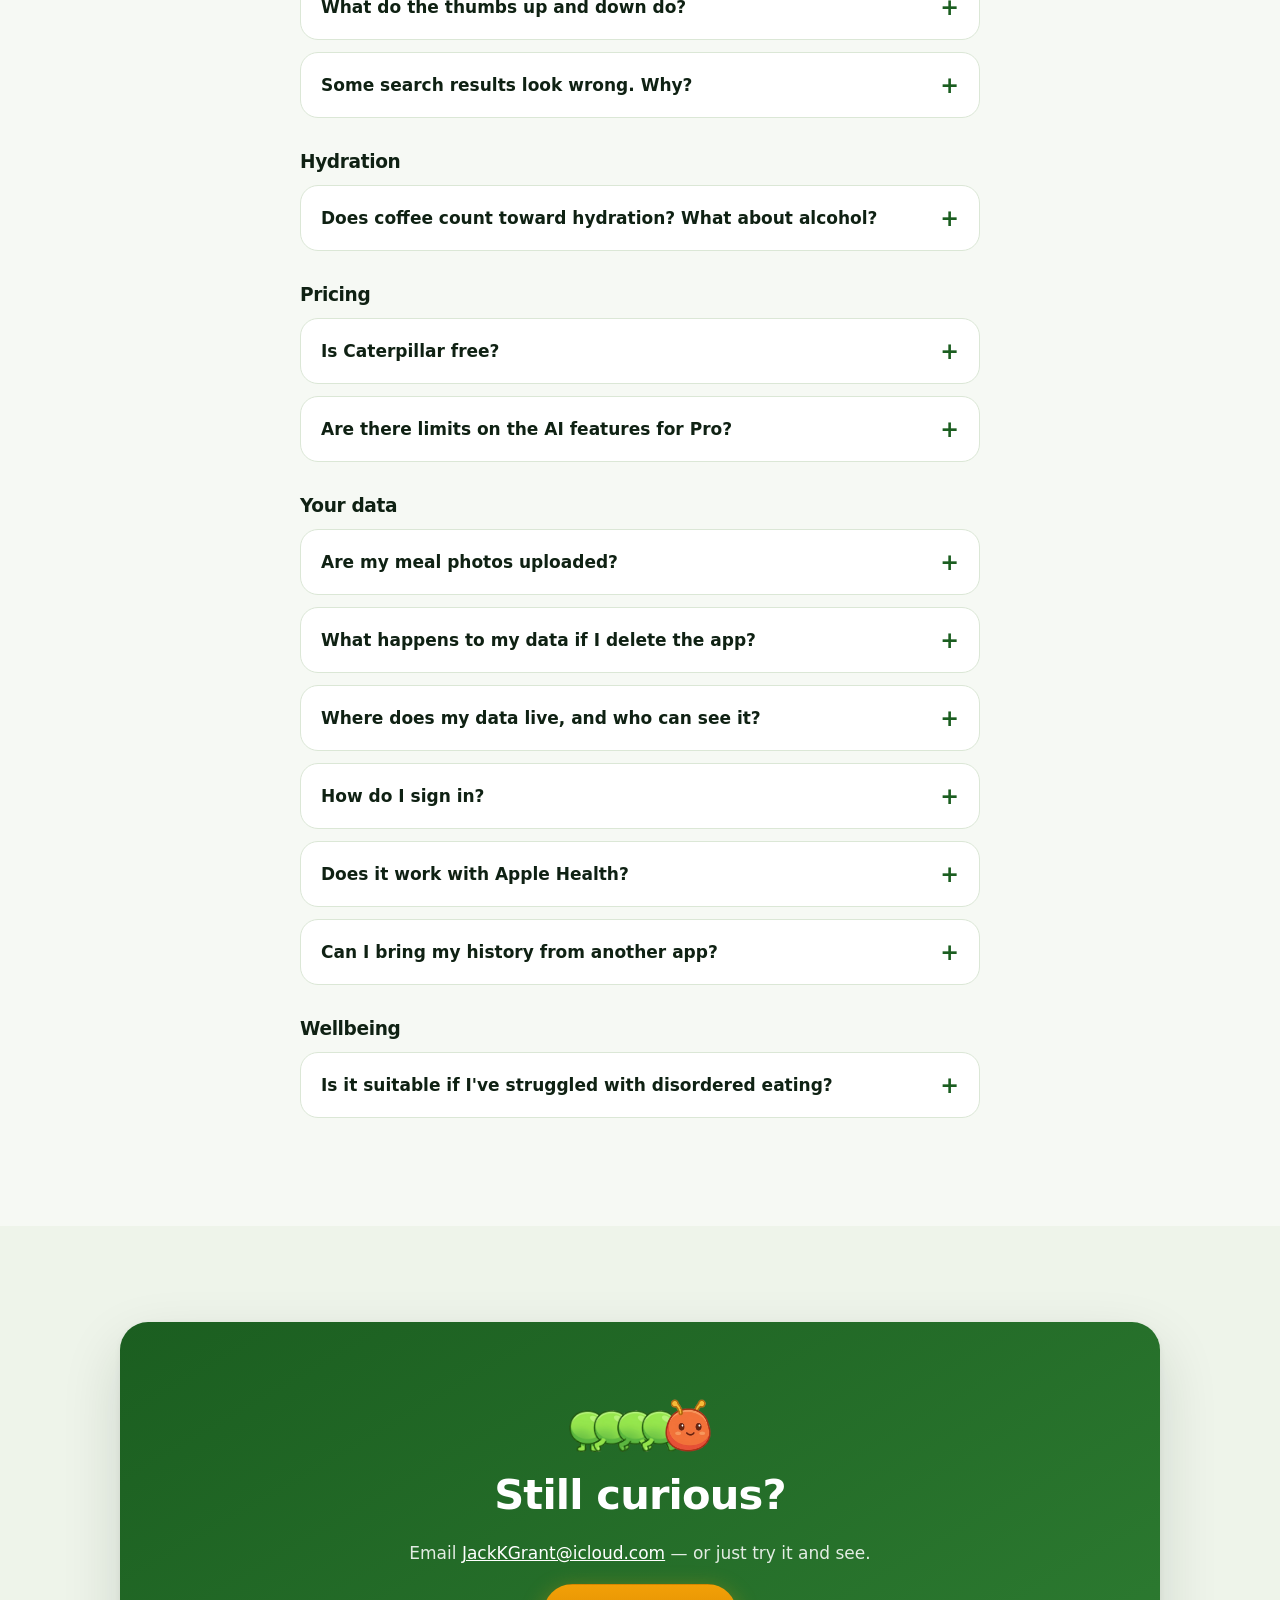
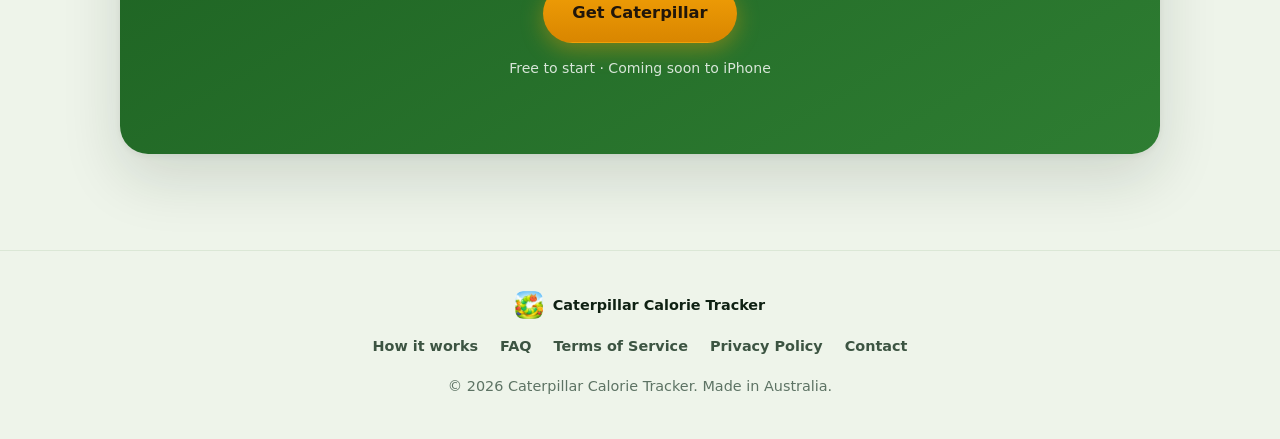
==== commit a07bb5d6: "Add files via upload" ====
--- a/faq.html
+++ b/faq.html
@@ -4,7 +4,7 @@
 <meta charset="utf-8">
 <meta name="viewport" content="width=device-width, initial-scale=1">
 <title>Caterpillar — FAQ</title>
-<meta name="description" content="Common questions about Caterpillar Calorie Tracker: accuracy, LiDAR, pricing, privacy, Apple Health, hydration and your data.">
+<meta name="description" content="Common questions about Caterpillar Calorie Tracker: streaks and Safety Cocoons, scanning accuracy, Caterpillar Verified, pricing, privacy, Apple Health and your data.">
 <meta name="theme-color" content="#2e7d32">
 <link rel="icon" href="assets/appicon.png">
 <link rel="apple-touch-icon" href="assets/appicon-180.png">
@@ -32,23 +32,67 @@
 <section>
   <div class="wrap" style="max-width:760px">
 
+    <h2 class="faq-group">Streaks &amp; Safety Cocoons</h2>
+
+    <details class="qa">
+      <summary>How do streaks work?</summary>
+      <ul>
+        <li><strong>Wrap up a day, earn a day.</strong> Finish inside your
+        calorie budget and your streak grows by one.</li>
+        <li><strong>There's room to breathe.</strong> Up to 25% over still
+        counts. While your caterpillar looks content rather than full, the day
+        counts.</li>
+        <li><strong>A big day holds, it doesn't break.</strong> Go further over
+        and the streak simply stays where it is. It doesn't go up, and it
+        doesn't go back to zero. Life happens.</li>
+        <li><strong>Only a missed day ends it.</strong> A day you never wrap up
+        is the one thing that breaks a streak — and that's exactly what a
+        Safety Cocoon is for.</li>
+      </ul>
+    </details>
+
+    <details class="qa">
+      <summary>What are Safety Cocoons?</summary>
+      <ul>
+        <li><strong>They cover missed days.</strong> Miss a day and a cocoon is
+        spent automatically to save your streak — one per missed day, up to 3
+        days.</li>
+        <li><strong>Earned, never bought.</strong> Wrap up 7, then 28, then 84
+        days in a row. They can't be purchased, at any price.</li>
+        <li><strong>3 at most.</strong> You can hold three. Cocoons stay
+        meaningful because they're scarce.</li>
+        <li><strong>A gap restarts the ladder.</strong> A cocoon saves the
+        streak, not the run that was earning the next cocoon. That count starts
+        again.</li>
+      </ul>
+    </details>
+
+    <details class="qa">
+      <summary>I added food after wrapping up my day. What happens?</summary>
+      <p>Logging anything into a wrapped-up day reopens it, whichever way you
+      log it. Wrap it up again when you're done. Reopening never costs you your
+      streak — the day is judged on what it ends up being.</p>
+    </details>
+
+    <h2 class="faq-group">Logging &amp; scanning</h2>
+
     <details class="qa">
       <summary>How accurate is the AI Meal Scan?</summary>
       <p>It's an estimate — a careful one. The AI identifies each component, and
       on LiDAR-equipped iPhones real depth measurement sizes your portions
-      rather than guessing. Packaged products are read off the nutrition panel,
-      and calories are always recomputed on your phone from the macros, so a
-      hallucinated calorie figure can't survive. A kitchen scale in frame is
-      treated as the source of truth, and you can edit any item before logging.</p>
-    </details>
-
-    <details class="qa">
-      <summary>Does it know the difference between cooked and dry pasta?</summary>
+      rather than guessing. A calorie figure that couldn't come from the food's
+      own protein, carbs and fat is rebuilt from them, and a kitchen scale in
+      frame is treated as the source of truth. You can edit any item before
+      logging.</p>
+    </details>
+
+    <details class="qa">
+      <summary>Does it know cooked from dry pasta and rice?</summary>
       <p>Yes, and this is where most trackers quietly go wrong. Pasta, rice, oats
       and lentils roughly triple in weight when cooked, so pricing a plate of
-      dinner at dry-weight values overstates it by two or three times.
-      Caterpillar treats food on a plate as cooked food, corrects the figure if
-      the estimate came back at dry-weight values, and tells you it did.</p>
+      dinner at dry-weight values overstates it two or three times. Caterpillar
+      treats food on a plate as cooked food and tells you if it corrected a
+      figure.</p>
     </details>
 
     <details class="qa">
@@ -57,6 +101,57 @@
       works on any supported iPhone — the AI falls back to careful visual
       estimation, blended with your own description if you give one.</p>
     </details>
+
+    <details class="qa">
+      <summary>The camera is just black. What's wrong?</summary>
+      <p>Almost always camera permission, which is set per app — so it can be
+      off for Caterpillar while working everywhere else. Open Settings, scroll
+      to Caterpillar, and turn Camera on. If it is already on, close Caterpillar
+      fully and reopen it.</p>
+    </details>
+
+    <details class="qa">
+      <summary>Can I see vitamins, caffeine and sodium?</summary>
+      <p>Yes. Tap <em>Nutrition details</em> on any food, when logging or
+      editing, to see every nutrient its label declares, scaled to the amount on
+      screen.</p>
+    </details>
+
+    <h2 class="faq-group">Caterpillar Verified</h2>
+
+    <details class="qa">
+      <summary>What does Caterpillar Verified mean?</summary>
+      <p>The product's numbers were read off its real nutrition panel and matched
+      to its barcode, then shared so the next person who scans it gets the same
+      figures. It's a crowd database that grows every time someone photographs a
+      label.</p>
+    </details>
+
+    <details class="qa">
+      <summary>How do I add a product that's missing or wrong?</summary>
+      <p>Open it, tap <em>Not right? Suggest an edit</em>, and photograph the
+      nutrition panel and the barcode. If both read cleanly it's verified and
+      shared straight away. If something can't be confirmed, the app says
+      exactly what, and a person checks it.</p>
+    </details>
+
+    <details class="qa">
+      <summary>What do the thumbs up and down do?</summary>
+      <p>They appear on verified products. Thumbs up says the numbers match the
+      pack in your hand. Thumbs down reports them. Neither changes a number — but
+      enough reports reopen the product so the next label photo replaces its
+      values, and confirmations make a product harder to reopen.</p>
+    </details>
+
+    <details class="qa">
+      <summary>Some search results look wrong. Why?</summary>
+      <p>Search draws on public databases as well as Caterpillar's own. Results
+      that can't describe a real food are removed, results whose calories don't
+      match their own macros are pushed below ones that do, and verified
+      products are favoured.</p>
+    </details>
+
+    <h2 class="faq-group">Hydration</h2>
 
     <details class="qa">
       <summary>Does coffee count toward hydration? What about alcohol?</summary>
@@ -64,32 +159,37 @@
       about as well as water, which is not what folklore says. Alcohol depends
       entirely on strength: a beer is still net hydrating, wine is roughly
       break-even, and a neat spirit actually takes water back out of your dew
-      drop. You can watch the drop fall when you log one. It seemed more useful
-      to be honest than to be flattering.</p>
-    </details>
+      drop. You can watch the drop fall when you log one.</p>
+    </details>
+
+    <h2 class="faq-group">Pricing</h2>
 
     <details class="qa">
       <summary>Is Caterpillar free?</summary>
-      <p>Free for core tracking — logging, scanning, hydration, streaks and the
-      gallery. A Pro subscription (yearly, monthly or weekly) adds extras;
-      pricing is shown in the app before you buy anything, and billing is handled
-      by Apple. There are no ads at any tier.</p>
-    </details>
-
-    <details class="qa">
-      <summary>Are there limits on the AI features?</summary>
-      <p>There are fair-use ceilings on AI requests per hour and per day, so one
-      person can't run the shared service flat out. They're set well above
-      ordinary use — you'd have to be scanning continuously to notice. They
-      apply to everyone, Pro included.</p>
-    </details>
+      <p>Core tracking is free: logging, barcode and nutrition label scanning,
+      hydration, streaks, Safety Cocoons and the gallery. Free includes one AI
+      Meal Scan, one menu scan and one AI search a day, and up to eight
+      favourites. Pro removes those limits and adds insights, the Adaptive
+      Target, history import and more. Pro is yearly, monthly or weekly; pricing
+      is shown in the app before you buy anything, and billing is handled by
+      Apple. There are no ads at any tier.</p>
+    </details>
+
+    <details class="qa">
+      <summary>Are there limits on the AI features for Pro?</summary>
+      <p>Only fair-use ceilings per hour and per day, so no one person can run
+      the shared service flat out. They're set well above ordinary use — you'd
+      have to be scanning continuously to notice.</p>
+    </details>
+
+    <h2 class="faq-group">Your data</h2>
 
     <details class="qa">
       <summary>Are my meal photos uploaded?</summary>
       <p>A photo you scan is sent securely to our AI provider once, to generate
       the analysis, and the app then keeps a small compressed copy on your device
       for your timeline. If you submit a food correction, the photos you took as
-      evidence travel with it so a human can check the numbers against the
+      evidence travel with it so a person can check the numbers against the
       packaging.</p>
     </details>
 
@@ -125,10 +225,12 @@
 
     <details class="qa">
       <summary>Can I bring my history from another app?</summary>
-      <p>Yes. Export from your old tracker and import the file — it's read
-      entirely on your device and never uploaded. Imported entries fill gaps in
-      your history and never overwrite days you've already recorded.</p>
-    </details>
+      <p>Yes, with Pro. Export from your old tracker and import the file — it's
+      read entirely on your device and never uploaded. Imported entries fill gaps
+      in your history and never overwrite days you've already recorded.</p>
+    </details>
+
+    <h2 class="faq-group">Wellbeing</h2>
 
     <details class="qa">
       <summary>Is it suitable if I've struggled with disordered eating?</summary>
--- a/style.css
+++ b/style.css
@@ -198,26 +198,59 @@
 .growth-track {
   position: relative; height: calc(var(--seg) * 1.55);
 }
-/* Segments overlap by 45%, exactly as the in-app growth bar does, so the body
-   reads as one creature rather than a row of beads. */
+
+/* ── THE WALK ──
+   It really walks, the same way the app's does. The app cycles the three walk
+   frames every 0.18s — the legs are in a different stride in each — and runs a
+   bounce WAVE down the body, each segment 0.045s behind the one before it, so
+   the motion travels from tail to head instead of the whole animal bobbing as
+   one lump. An earlier version here did only the bob, which is why it read as
+   a row of beads jiggling rather than a creature moving.
+
+   Frames come from one sprite strip driven by steps(3), so there is no JS
+   timer and no per-frame image swap. Segments overlap by 45%, exactly as the
+   in-app bar does.
+
+   Two elements per segment because sprout and bob both want `transform`: the
+   outer does the one-shot grow-in, the inner does the endless walk. */
 .growth-track .seg, .growth-track .head {
   position: absolute; bottom: 0;
   width: calc(var(--seg) * 0.882); height: var(--seg);
   opacity: 0;
-  animation: sprout .55s cubic-bezier(.2,1.5,.4,1) forwards,
-             bob 1.05s ease-in-out infinite;
+  animation: sprout .5s cubic-bezier(.2,1.5,.4,1) forwards;
 }
 .growth-track .head {
   width: calc(var(--seg) * 1.103); height: calc(var(--seg) * 1.25);
   bottom: calc(var(--seg) * 0.14); z-index: 20;
 }
+.growth-track .seg > i, .growth-track .head > i {
+  display: block; width: 100%; height: 100%;
+  background-repeat: no-repeat;
+  animation: bob .54s ease-in-out infinite;
+}
+.growth-track .seg > i {
+  background-image: url("assets/caterpillar_walk_sprite.png");
+  background-size: 300% 100%;             /* three frames */
+  animation: walk .54s steps(3) infinite,
+             bob  .54s ease-in-out infinite;
+}
+.growth-track .head > i {
+  background-image: url("assets/caterpillar_head_happy.png");
+  background-size: 100% 100%;
+}
 @keyframes sprout {
   from { opacity: 0; transform: translateY(9px) scale(.72); }
   to   { opacity: 1; transform: translateY(0) scale(1); }
 }
+/* 0% shows frame 1, 50% frame 2, 100% frame 3 — steps(3) over 0→150% lands
+   on exactly those three and holds each for a third of the cycle. */
+@keyframes walk {
+  from { background-position-x: 0%; }
+  to   { background-position-x: 150%; }
+}
 @keyframes bob {
-  0%, 100% { margin-bottom: 0; }
-  50%      { margin-bottom: 4px; }
+  0%, 100% { transform: translateY(0); }
+  50%      { transform: translateY(calc(var(--seg) * -0.07)); }
 }
 .growth-ground {
   height: 3px; border-radius: 3px; margin-top: 6px;
@@ -279,6 +312,9 @@
   border: 1px solid var(--line);
 }
 .split .art img { width: clamp(88px, 15vw, 132px); height: auto; }
+/* The assembled caterpillar is ~2.4:1, so it needs the full panel width — at
+   the square icon size it came out as a thumbnail with the head unreadable. */
+.split .art.wide img { width: min(100%, 340px); }
 .split.flip .art { order: 2; }
 @media (max-width: 760px) { .split.flip .art { order: 0; } }
 
@@ -364,6 +400,11 @@
 }
 details.qa[open] summary::after { content: "\2212"; }
 details.qa p { color: var(--ink-soft); font-size: .97rem; padding-bottom: 6px; }
+details.qa ul { color: var(--ink-soft); font-size: .97rem; margin: 0 0 12px; padding-left: 1.1em; }
+details.qa li { margin-bottom: 8px; }
+details.qa li strong { color: var(--ink); }
+.faq-group { font-size: 1.16rem; font-weight: 800; margin: 34px 0 12px; }
+.faq-group:first-of-type { margin-top: 8px; }
 
 /* ── Footer ─────────────────────────────────────────────────── */
 
@@ -404,6 +445,11 @@
     transition-duration: .001ms !important;
   }
   .growth-track .seg, .growth-track .head { opacity: 1; transform: none; }
+  /* Still show a walk FRAME, just a still one — with the sprite animation
+     killed the default background-position leaves frame 1, which is the
+     legs-together pose, so the creature reads as standing rather than
+     mid-stride. */
+  .growth-track .seg > i { background-position-x: 0%; }
   .reveal { opacity: 1; transform: none; }
   .card:hover, .btn:hover { transform: none; }
 }
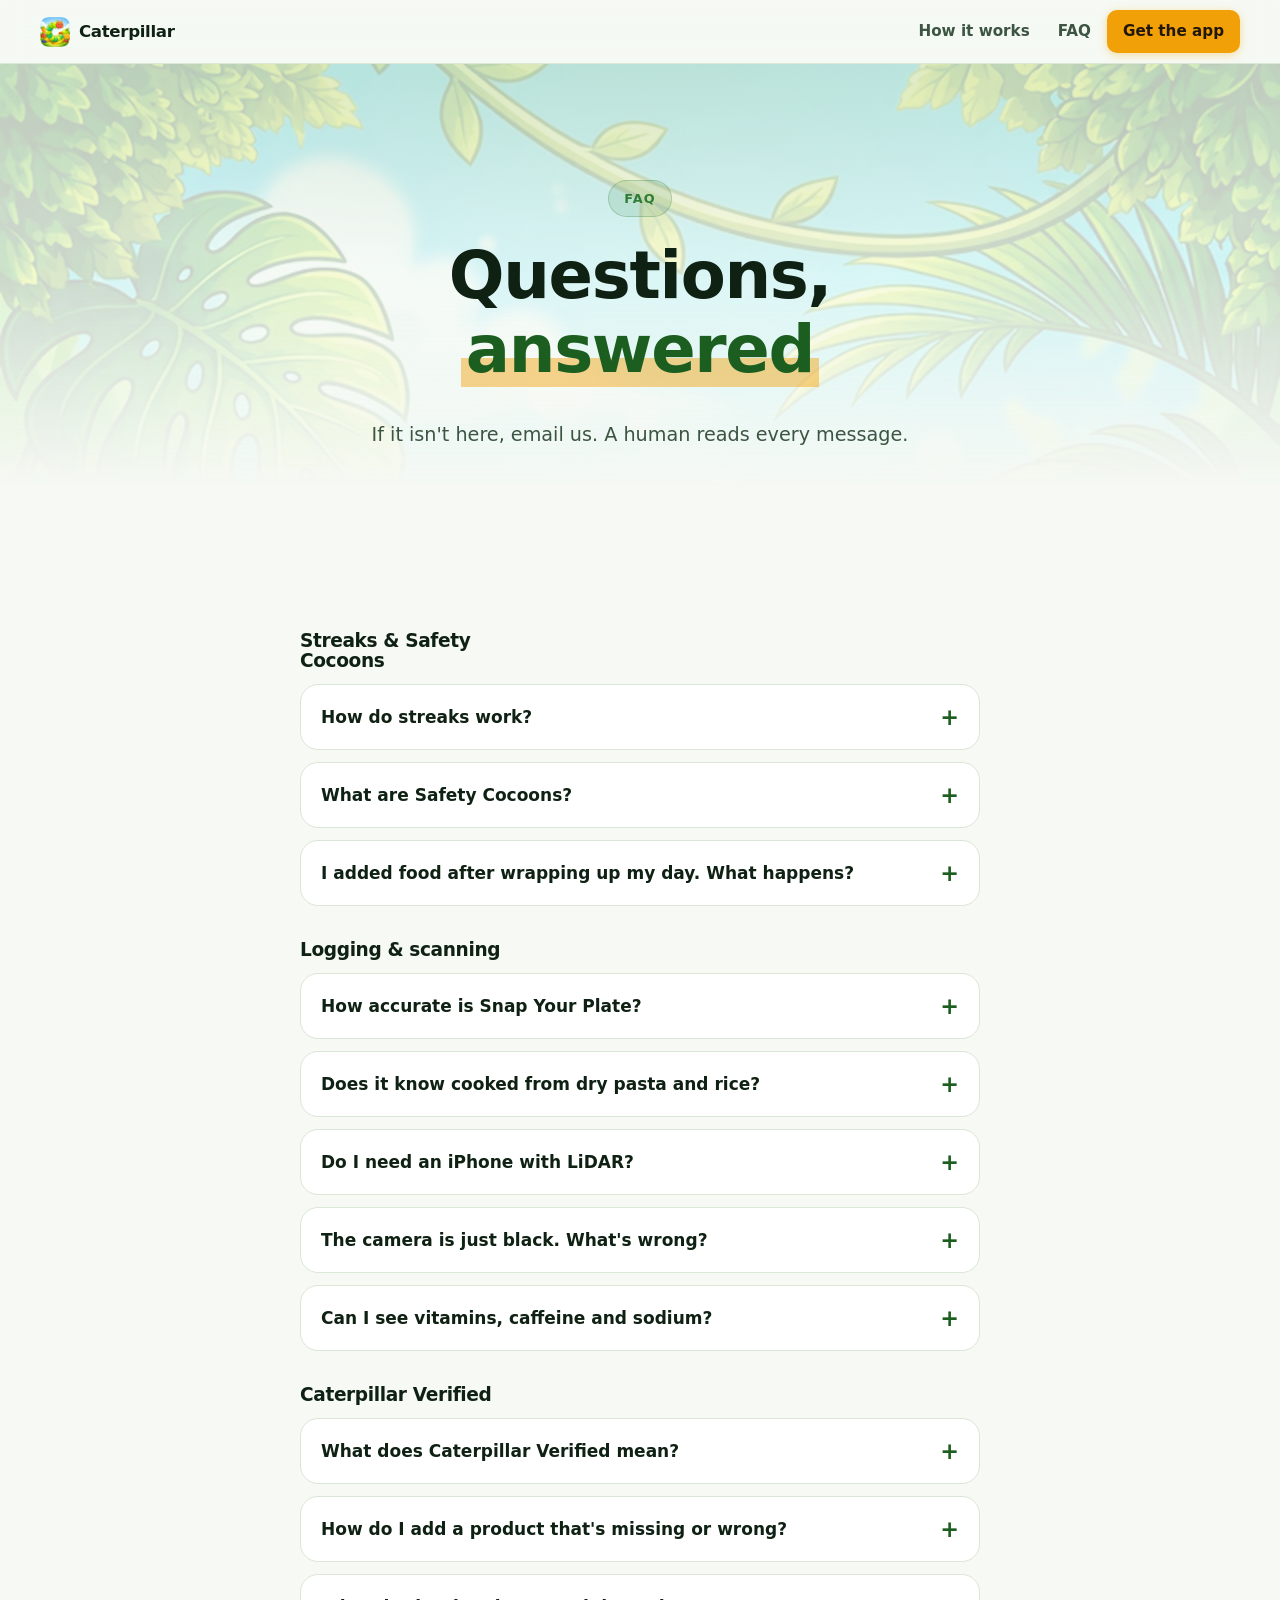
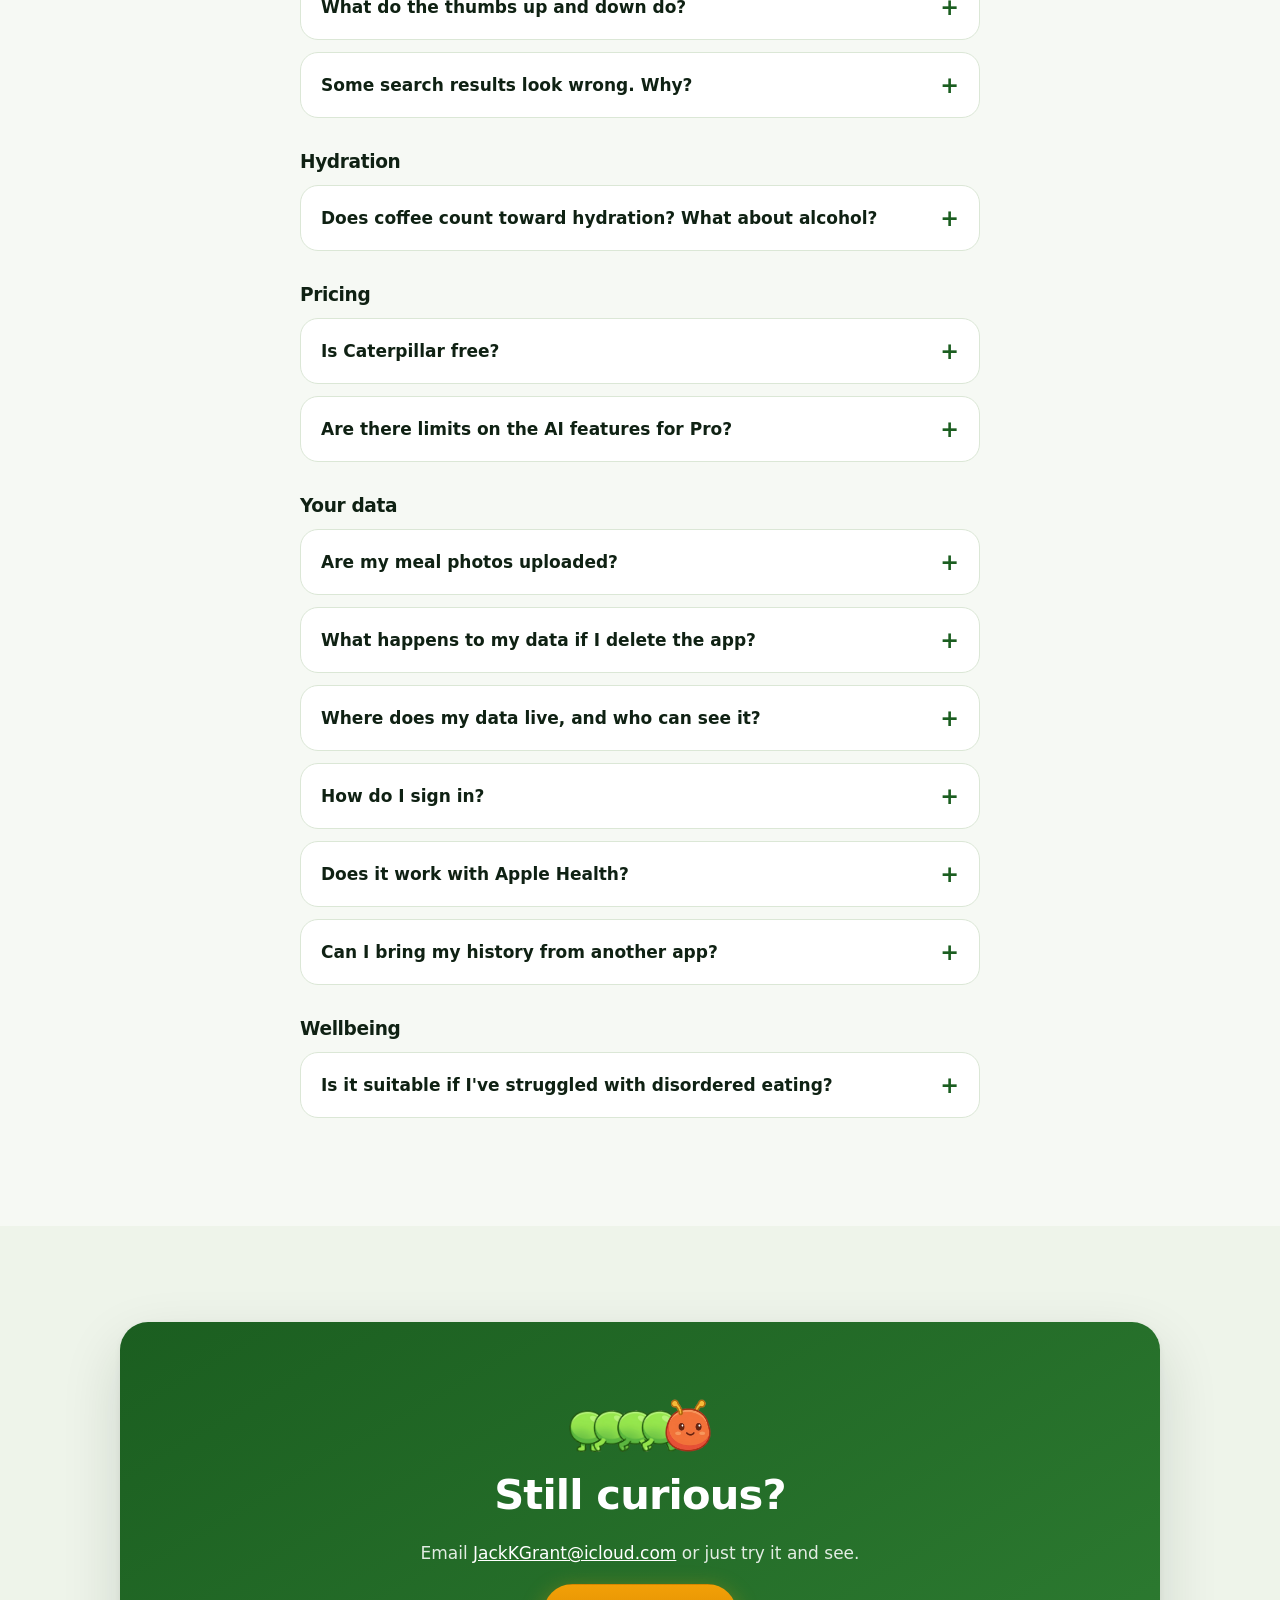
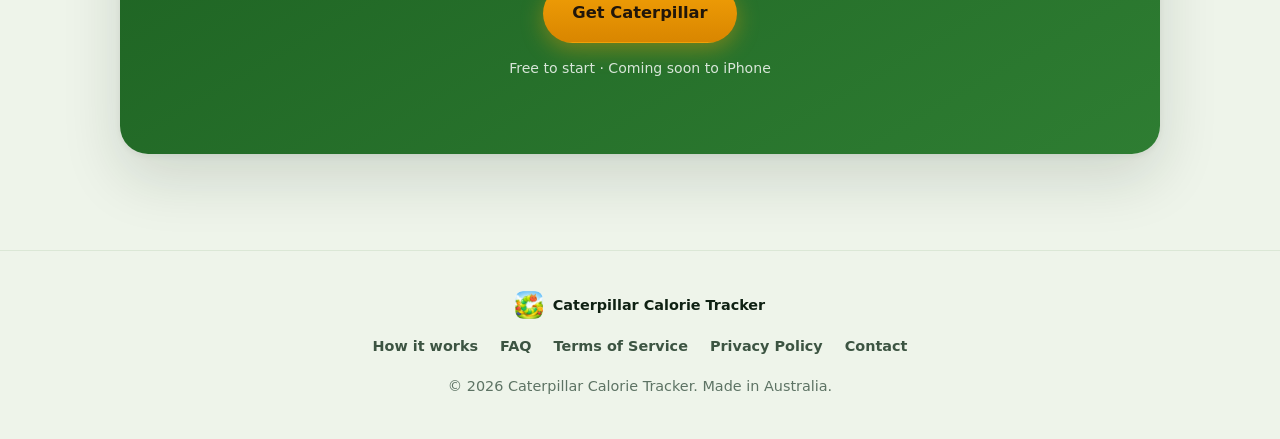
==== commit f24ca236: "Add files via upload" ====
--- a/faq.html
+++ b/faq.html
@@ -3,7 +3,7 @@
 <head>
 <meta charset="utf-8">
 <meta name="viewport" content="width=device-width, initial-scale=1">
-<title>Caterpillar — FAQ</title>
+<title>Caterpillar FAQ</title>
 <meta name="description" content="Common questions about Caterpillar Calorie Tracker: streaks and Safety Cocoons, scanning accuracy, Caterpillar Verified, pricing, privacy, Apple Health and your data.">
 <meta name="theme-color" content="#2e7d32">
 <link rel="icon" href="assets/appicon.png">
@@ -25,7 +25,7 @@
   <div class="wrap">
     <span class="eyebrow">FAQ</span>
     <h1>Questions, <span class="accent">answered</span></h1>
-    <p class="sub">If it isn't here, email us — a human reads every message.</p>
+    <p class="sub">If it isn't here, email us. A human reads every message.</p>
   </div>
 </header>
 
@@ -40,30 +40,24 @@
         <li><strong>Wrap up a day, earn a day.</strong> Finish inside your
         calorie budget and your streak grows by one.</li>
         <li><strong>There's room to breathe.</strong> Up to 25% over still
-        counts. While your caterpillar looks content rather than full, the day
         counts.</li>
-        <li><strong>A big day holds, it doesn't break.</strong> Go further over
-        and the streak simply stays where it is. It doesn't go up, and it
-        doesn't go back to zero. Life happens.</li>
-        <li><strong>Only a missed day ends it.</strong> A day you never wrap up
-        is the one thing that breaks a streak — and that's exactly what a
-        Safety Cocoon is for.</li>
+        <li><strong>Big days don't break it.</strong> Go further over and the
+        streak just stays put. Life happens.</li>
+        <li><strong>Only a missed day ends it.</strong> Forget to wrap up a day
+        and the streak ends. Unless you've got a Safety Cocoon.</li>
       </ul>
     </details>
 
     <details class="qa">
       <summary>What are Safety Cocoons?</summary>
       <ul>
-        <li><strong>They cover missed days.</strong> Miss a day and a cocoon is
-        spent automatically to save your streak — one per missed day, up to 3
-        days.</li>
-        <li><strong>Earned, never bought.</strong> Wrap up 7, then 28, then 84
-        days in a row. They can't be purchased, at any price.</li>
-        <li><strong>3 at most.</strong> You can hold three. Cocoons stay
-        meaningful because they're scarce.</li>
-        <li><strong>A gap restarts the ladder.</strong> A cocoon saves the
-        streak, not the run that was earning the next cocoon. That count starts
-        again.</li>
+        <li><strong>They cover missed days.</strong> Miss a day and a cocoon
+        saves your streak for you. One per day, up to 3.</li>
+        <li><strong>Earned, never bought.</strong> Wrap up 7, then 14, then 28
+        days in a row. No buying them.</li>
+        <li><strong>3 at most.</strong> No stockpiling beyond that.</li>
+        <li><strong>A gap restarts the ladder.</strong> Using a cocoon restarts
+        the count toward the next one.</li>
       </ul>
     </details>
 
@@ -71,14 +65,14 @@
       <summary>I added food after wrapping up my day. What happens?</summary>
       <p>Logging anything into a wrapped-up day reopens it, whichever way you
       log it. Wrap it up again when you're done. Reopening never costs you your
-      streak — the day is judged on what it ends up being.</p>
+      streak; the day is judged on what it ends up being.</p>
     </details>
 
     <h2 class="faq-group">Logging &amp; scanning</h2>
 
     <details class="qa">
-      <summary>How accurate is the AI Meal Scan?</summary>
-      <p>It's an estimate — a careful one. The AI identifies each component, and
+      <summary>How accurate is Snap Your Plate?</summary>
+      <p>It's an estimate, but a careful one. The AI identifies each component, and
       on LiDAR-equipped iPhones real depth measurement sizes your portions
       rather than guessing. A calorie figure that couldn't come from the food's
       own protein, carbs and fat is rebuilt from them, and a kitchen scale in
@@ -88,23 +82,21 @@
 
     <details class="qa">
       <summary>Does it know cooked from dry pasta and rice?</summary>
-      <p>Yes, and this is where most trackers quietly go wrong. Pasta, rice, oats
-      and lentils roughly triple in weight when cooked, so pricing a plate of
-      dinner at dry-weight values overstates it two or three times. Caterpillar
-      treats food on a plate as cooked food and tells you if it corrected a
-      figure.</p>
+      <p>Yes. Pasta, rice, oats and lentils roughly triple in weight when cooked,
+      so food on a plate is treated as cooked, and you're told if a figure was
+      corrected.</p>
     </details>
 
     <details class="qa">
       <summary>Do I need an iPhone with LiDAR?</summary>
       <p>No. LiDAR (Pro models) makes portion sizing sharper, but every feature
-      works on any supported iPhone — the AI falls back to careful visual
+      works on any supported iPhone. The AI falls back to careful visual
       estimation, blended with your own description if you give one.</p>
     </details>
 
     <details class="qa">
       <summary>The camera is just black. What's wrong?</summary>
-      <p>Almost always camera permission, which is set per app — so it can be
+      <p>Almost always camera permission, which is set per app, so it can be
       off for Caterpillar while working everywhere else. Open Settings, scroll
       to Caterpillar, and turn Camera on. If it is already on, close Caterpillar
       fully and reopen it.</p>
@@ -138,7 +130,7 @@
     <details class="qa">
       <summary>What do the thumbs up and down do?</summary>
       <p>They appear on verified products. Thumbs up says the numbers match the
-      pack in your hand. Thumbs down reports them. Neither changes a number — but
+      pack in your hand. Thumbs down reports them. Neither changes a number, but
       enough reports reopen the product so the next label photo replaces its
       values, and confirmations make a product harder to reopen.</p>
     </details>
@@ -155,7 +147,7 @@
 
     <details class="qa">
       <summary>Does coffee count toward hydration? What about alcohol?</summary>
-      <p>Coffee counts, and so does tea — measured over a day they hydrate you
+      <p>Coffee counts, and so does tea. Measured over a day, they hydrate you
       about as well as water, which is not what folklore says. Alcohol depends
       entirely on strength: a beer is still net hydrating, wine is roughly
       break-even, and a neat spirit actually takes water back out of your dew
@@ -178,7 +170,7 @@
     <details class="qa">
       <summary>Are there limits on the AI features for Pro?</summary>
       <p>Only fair-use ceilings per hour and per day, so no one person can run
-      the shared service flat out. They're set well above ordinary use — you'd
+      the shared service flat out. They're set well above ordinary use. You'd
       have to be scanning continuously to notice.</p>
     </details>
 
@@ -196,7 +188,7 @@
     <details class="qa">
       <summary>What happens to my data if I delete the app?</summary>
       <p>If you've signed in, your history, achievements, favourites and settings
-      are backed up to your account — reinstall, sign in, and everything returns.
+      are backed up to your account. Reinstall, sign in, and everything returns.
       Without an account, data lives only on your device and goes with the app.
       Either way you can export the lot to CSV first.</p>
     </details>
@@ -211,7 +203,7 @@
 
     <details class="qa">
       <summary>How do I sign in?</summary>
-      <p>Sign in with Apple, with Google, or with an email address and password —
+      <p>Sign in with Apple, with Google, or with an email address and password,
       whichever you prefer. An account exists so your history survives losing or
       changing a phone.</p>
     </details>
@@ -225,7 +217,7 @@
 
     <details class="qa">
       <summary>Can I bring my history from another app?</summary>
-      <p>Yes, with Pro. Export from your old tracker and import the file — it's
+      <p>Yes, with Pro. Export from your old tracker and import the file. It's
       read entirely on your device and never uploaded. Imported entries fill gaps
       in your history and never overwrite days you've already recorded.</p>
     </details>
@@ -255,7 +247,7 @@
       </div>
       <h2>Still curious?</h2>
       <p>Email <a href="mailto:JackKGrant@icloud.com" style="color:#fff">JackKGrant@icloud.com</a>
-      — or just try it and see.</p>
+      or just try it and see.</p>
       <a class="btn btn-primary" href="index.html#get">Get Caterpillar</a>
       <span class="store-note">Free to start · Coming soon to iPhone</span>
     </div>
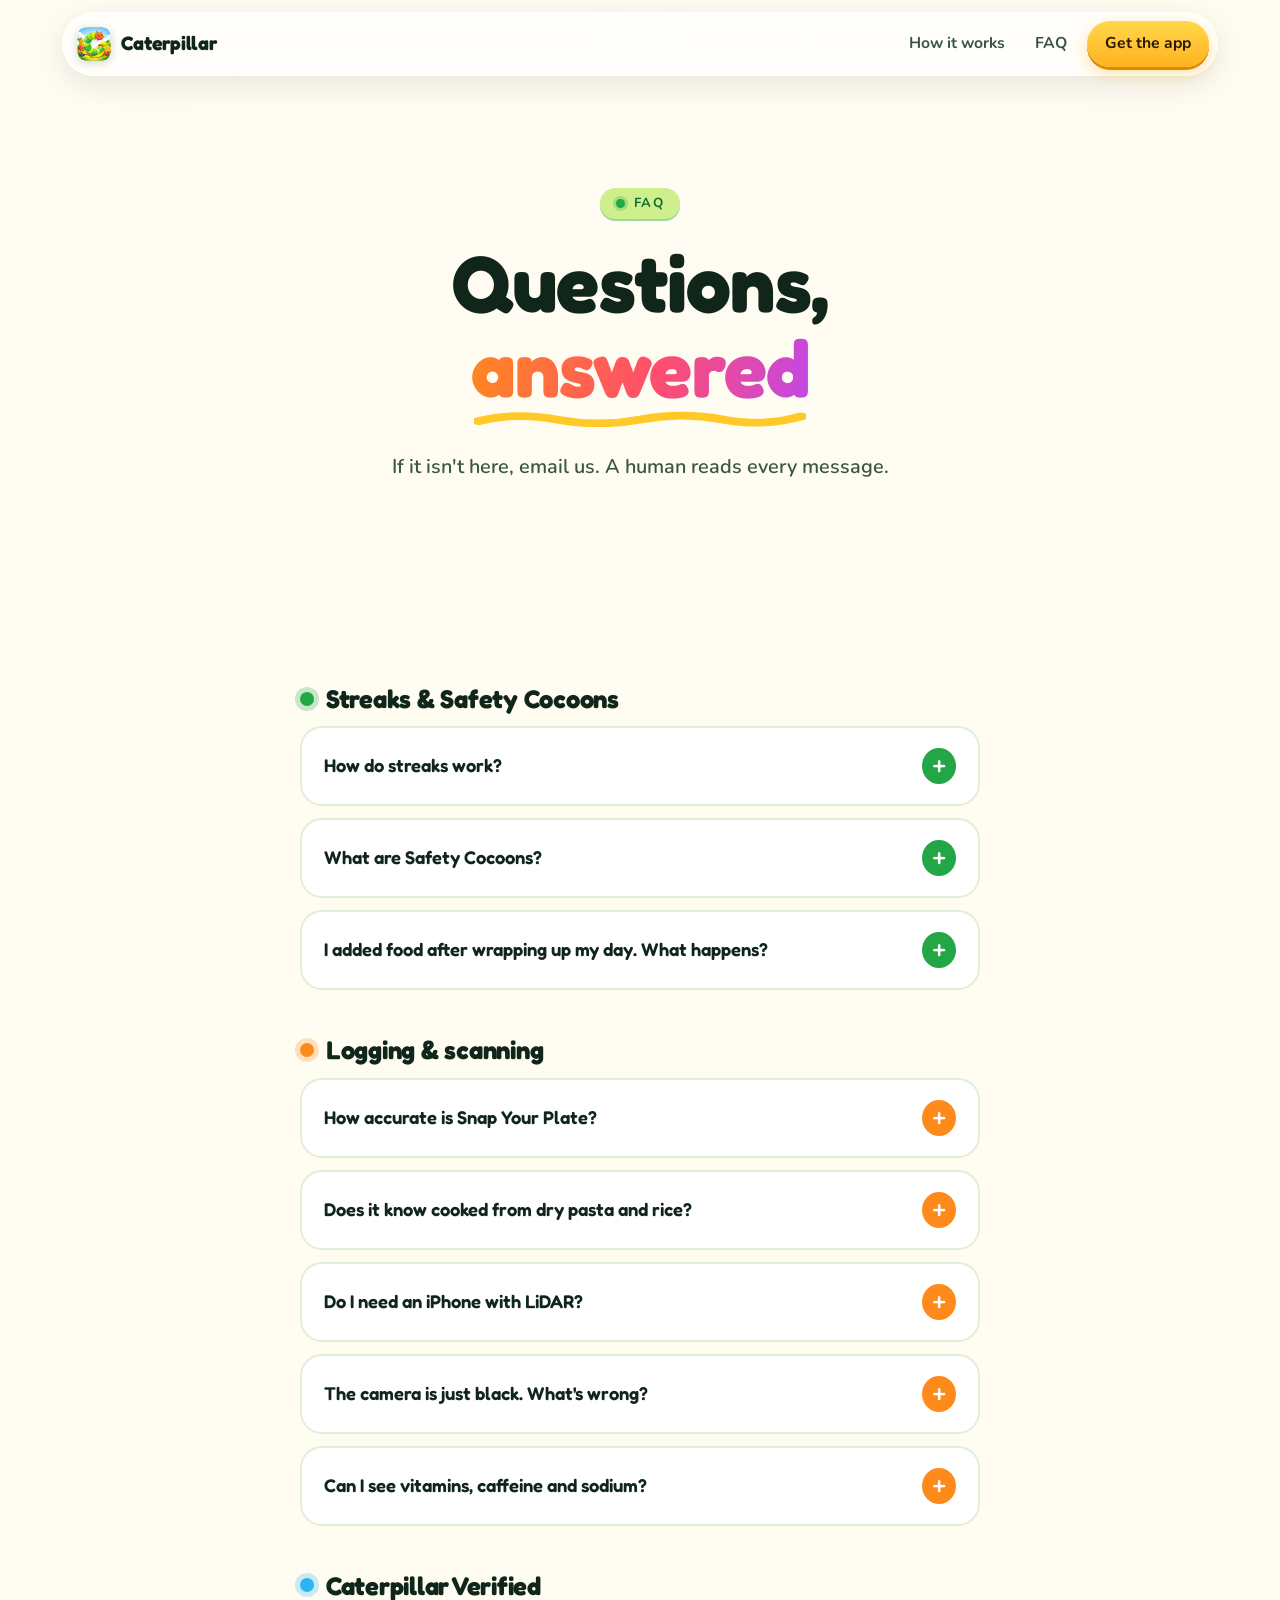
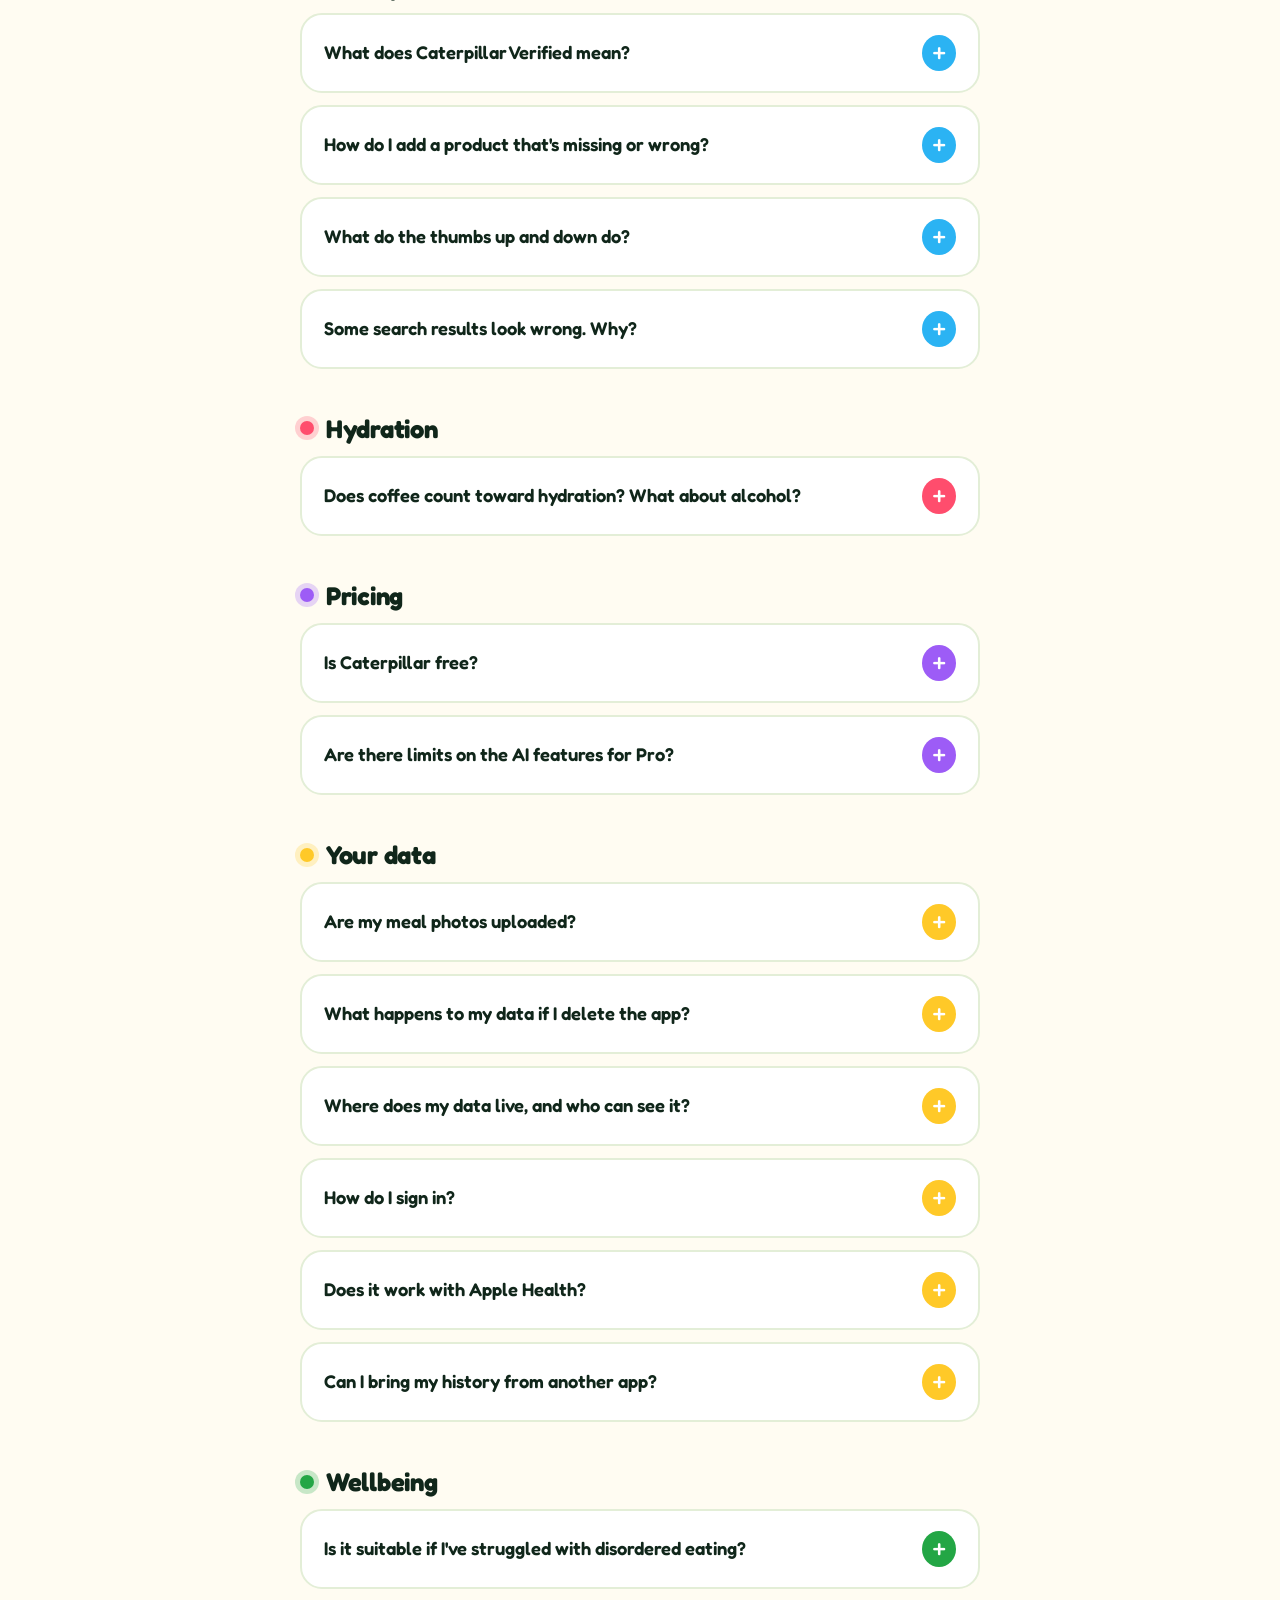
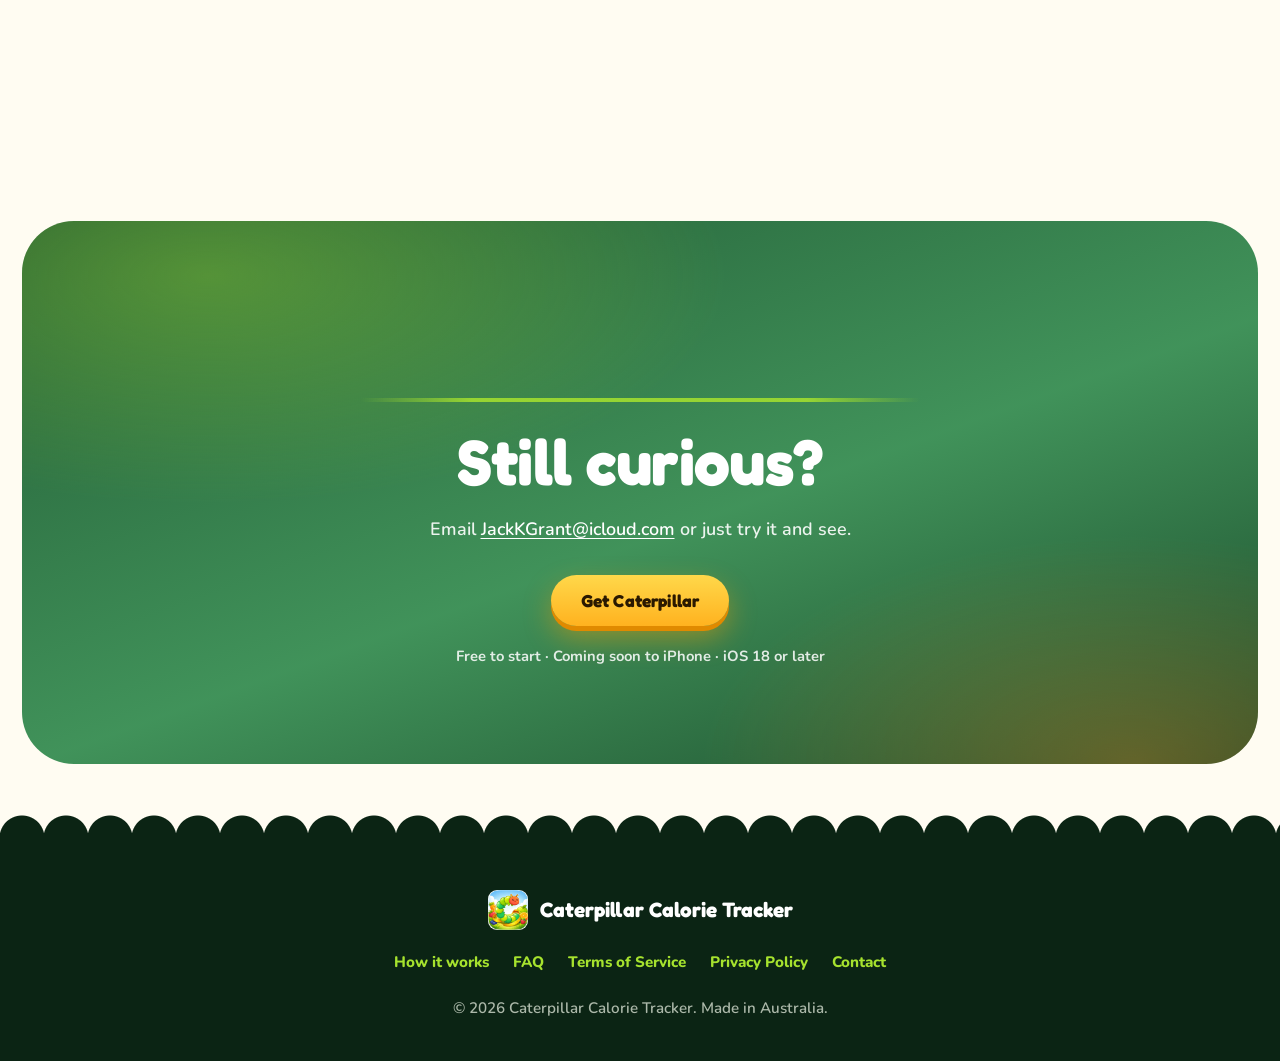
==== commit 1a96688c: "Add files via upload" ====
--- a/faq.html
+++ b/faq.html
@@ -5,23 +5,26 @@
 <meta name="viewport" content="width=device-width, initial-scale=1">
 <title>Caterpillar FAQ</title>
 <meta name="description" content="Common questions about Caterpillar Calorie Tracker: streaks and Safety Cocoons, scanning accuracy, Caterpillar Verified, pricing, privacy, Apple Health and your data.">
-<meta name="theme-color" content="#2e7d32">
+<meta name="theme-color" content="#23a645">
 <link rel="icon" href="assets/appicon.png">
 <link rel="apple-touch-icon" href="assets/appicon-180.png">
+<link rel="preconnect" href="https://fonts.googleapis.com">
+<link rel="preconnect" href="https://fonts.gstatic.com" crossorigin>
+<link rel="stylesheet" href="https://fonts.googleapis.com/css2?family=Fredoka:wght@500;600;700&family=Nunito:wght@500;600;700;800&display=swap">
 <link rel="stylesheet" href="style.css">
 </head>
 <body>
 
 <nav>
   <a class="brand" href="index.html">
-    <img src="assets/appicon.png" alt="" width="30" height="30">Caterpillar
+    <img src="assets/appicon.png" alt="" width="34" height="34">Caterpillar
   </a>
   <a class="hide-sm" href="how-it-works.html">How it works</a>
   <a class="hide-sm" href="faq.html">FAQ</a>
   <a class="cta" href="index.html#get">Get the app</a>
 </nav>
 
-<header class="hero">
+<header class="hero" style="--bg:url('assets/bg/gallery-wide.webp')">
   <div class="wrap">
     <span class="eyebrow">FAQ</span>
     <h1>Questions, <span class="accent">answered</span></h1>
@@ -32,9 +35,9 @@
 <section>
   <div class="wrap" style="max-width:760px">
 
-    <h2 class="faq-group">Streaks &amp; Safety Cocoons</h2>
-
-    <details class="qa">
+    <h2 class="faq-group" style="--tint:var(--leaf)">Streaks &amp; Safety Cocoons</h2>
+
+    <details class="qa" style="--tint:var(--leaf)">
       <summary>How do streaks work?</summary>
       <ul>
         <li><strong>Wrap up a day, earn a day.</strong> Finish inside your
@@ -48,7 +51,7 @@
       </ul>
     </details>
 
-    <details class="qa">
+    <details class="qa" style="--tint:var(--leaf)">
       <summary>What are Safety Cocoons?</summary>
       <ul>
         <li><strong>They cover missed days.</strong> Miss a day and a cocoon
@@ -61,16 +64,16 @@
       </ul>
     </details>
 
-    <details class="qa">
+    <details class="qa" style="--tint:var(--leaf)">
       <summary>I added food after wrapping up my day. What happens?</summary>
       <p>Logging anything into a wrapped-up day reopens it, whichever way you
       log it. Wrap it up again when you're done. Reopening never costs you your
       streak; the day is judged on what it ends up being.</p>
     </details>
 
-    <h2 class="faq-group">Logging &amp; scanning</h2>
-
-    <details class="qa">
+    <h2 class="faq-group" style="--tint:var(--tangerine)">Logging &amp; scanning</h2>
+
+    <details class="qa" style="--tint:var(--tangerine)">
       <summary>How accurate is Snap Your Plate?</summary>
       <p>It's an estimate, but a careful one. The AI identifies each component, and
       on LiDAR-equipped iPhones real depth measurement sizes your portions
@@ -80,21 +83,21 @@
       logging.</p>
     </details>
 
-    <details class="qa">
+    <details class="qa" style="--tint:var(--tangerine)">
       <summary>Does it know cooked from dry pasta and rice?</summary>
       <p>Yes. Pasta, rice, oats and lentils roughly triple in weight when cooked,
       so food on a plate is treated as cooked, and you're told if a figure was
       corrected.</p>
     </details>
 
-    <details class="qa">
+    <details class="qa" style="--tint:var(--tangerine)">
       <summary>Do I need an iPhone with LiDAR?</summary>
       <p>No. LiDAR (Pro models) makes portion sizing sharper, but every feature
       works on any supported iPhone. The AI falls back to careful visual
       estimation, blended with your own description if you give one.</p>
     </details>
 
-    <details class="qa">
+    <details class="qa" style="--tint:var(--tangerine)">
       <summary>The camera is just black. What's wrong?</summary>
       <p>Almost always camera permission, which is set per app, so it can be
       off for Caterpillar while working everywhere else. Open Settings, scroll
@@ -102,16 +105,16 @@
       fully and reopen it.</p>
     </details>
 
-    <details class="qa">
+    <details class="qa" style="--tint:var(--tangerine)">
       <summary>Can I see vitamins, caffeine and sodium?</summary>
       <p>Yes. Tap <em>Nutrition details</em> on any food, when logging or
       editing, to see every nutrient its label declares, scaled to the amount on
       screen.</p>
     </details>
 
-    <h2 class="faq-group">Caterpillar Verified</h2>
-
-    <details class="qa">
+    <h2 class="faq-group" style="--tint:var(--sky)">Caterpillar Verified</h2>
+
+    <details class="qa" style="--tint:var(--sky)">
       <summary>What does Caterpillar Verified mean?</summary>
       <p>The product's numbers were read off its real nutrition panel and matched
       to its barcode, then shared so the next person who scans it gets the same
@@ -119,7 +122,7 @@
       label.</p>
     </details>
 
-    <details class="qa">
+    <details class="qa" style="--tint:var(--sky)">
       <summary>How do I add a product that's missing or wrong?</summary>
       <p>Open it, tap <em>Not right? Suggest an edit</em>, and photograph the
       nutrition panel and the barcode. If both read cleanly it's verified and
@@ -127,7 +130,7 @@
       exactly what, and a person checks it.</p>
     </details>
 
-    <details class="qa">
+    <details class="qa" style="--tint:var(--sky)">
       <summary>What do the thumbs up and down do?</summary>
       <p>They appear on verified products. Thumbs up says the numbers match the
       pack in your hand. Thumbs down reports them. Neither changes a number, but
@@ -135,7 +138,7 @@
       values, and confirmations make a product harder to reopen.</p>
     </details>
 
-    <details class="qa">
+    <details class="qa" style="--tint:var(--sky)">
       <summary>Some search results look wrong. Why?</summary>
       <p>Search draws on public databases as well as Caterpillar's own. Results
       that can't describe a real food are removed, results whose calories don't
@@ -143,9 +146,9 @@
       products are favoured.</p>
     </details>
 
-    <h2 class="faq-group">Hydration</h2>
-
-    <details class="qa">
+    <h2 class="faq-group" style="--tint:var(--berry)">Hydration</h2>
+
+    <details class="qa" style="--tint:var(--berry)">
       <summary>Does coffee count toward hydration? What about alcohol?</summary>
       <p>Coffee counts, and so does tea. Measured over a day, they hydrate you
       about as well as water, which is not what folklore says. Alcohol depends
@@ -154,9 +157,9 @@
       drop. You can watch the drop fall when you log one.</p>
     </details>
 
-    <h2 class="faq-group">Pricing</h2>
-
-    <details class="qa">
+    <h2 class="faq-group" style="--tint:var(--grape)">Pricing</h2>
+
+    <details class="qa" style="--tint:var(--grape)">
       <summary>Is Caterpillar free?</summary>
       <p>Core tracking is free: logging, barcode and nutrition label scanning,
       hydration, streaks, Safety Cocoons and the gallery. Free includes one AI
@@ -167,16 +170,16 @@
       Apple. There are no ads at any tier.</p>
     </details>
 
-    <details class="qa">
+    <details class="qa" style="--tint:var(--grape)">
       <summary>Are there limits on the AI features for Pro?</summary>
       <p>Only fair-use ceilings per hour and per day, so no one person can run
       the shared service flat out. They're set well above ordinary use. You'd
       have to be scanning continuously to notice.</p>
     </details>
 
-    <h2 class="faq-group">Your data</h2>
-
-    <details class="qa">
+    <h2 class="faq-group" style="--tint:var(--sun)">Your data</h2>
+
+    <details class="qa" style="--tint:var(--sun)">
       <summary>Are my meal photos uploaded?</summary>
       <p>A photo you scan is sent securely to our AI provider once, to generate
       the analysis, and the app then keeps a small compressed copy on your device
@@ -185,7 +188,7 @@
       packaging.</p>
     </details>
 
-    <details class="qa">
+    <details class="qa" style="--tint:var(--sun)">
       <summary>What happens to my data if I delete the app?</summary>
       <p>If you've signed in, your history, achievements, favourites and settings
       are backed up to your account. Reinstall, sign in, and everything returns.
@@ -193,7 +196,7 @@
       Either way you can export the lot to CSV first.</p>
     </details>
 
-    <details class="qa">
+    <details class="qa" style="--tint:var(--sun)">
       <summary>Where does my data live, and who can see it?</summary>
       <p>Synced data is stored with our backend provider (Supabase) and is
       readable only by your account, enforced at the database level. We don't run
@@ -201,30 +204,30 @@
       <a href="privacy.html">Privacy Policy</a>.</p>
     </details>
 
-    <details class="qa">
+    <details class="qa" style="--tint:var(--sun)">
       <summary>How do I sign in?</summary>
       <p>Sign in with Apple, with Google, or with an email address and password,
       whichever you prefer. An account exists so your history survives losing or
       changing a phone.</p>
     </details>
 
-    <details class="qa">
+    <details class="qa" style="--tint:var(--sun)">
       <summary>Does it work with Apple Health?</summary>
       <p>Yes, two-way. Caterpillar can read steps, active energy, exercise
       minutes and weight with your permission, and write your logged water and
       weigh-ins back to Health. You choose exactly which categories sync.</p>
     </details>
 
-    <details class="qa">
+    <details class="qa" style="--tint:var(--sun)">
       <summary>Can I bring my history from another app?</summary>
       <p>Yes, with Pro. Export from your old tracker and import the file. It's
       read entirely on your device and never uploaded. Imported entries fill gaps
       in your history and never overwrite days you've already recorded.</p>
     </details>
 
-    <h2 class="faq-group">Wellbeing</h2>
-
-    <details class="qa">
+    <h2 class="faq-group" style="--tint:var(--leaf)">Wellbeing</h2>
+
+    <details class="qa" style="--tint:var(--leaf)">
       <summary>Is it suitable if I've struggled with disordered eating?</summary>
       <p>Please talk to a professional first. Caterpillar is a general wellbeing
       tool, not a medical device, and calorie tracking isn't right for everyone.
@@ -235,28 +238,20 @@
   </div>
 </section>
 
-<section class="alt">
-  <div class="wrap">
-    <div class="cta-banner">
-      <div class="parade" aria-hidden="true">
-        <img src="assets/caterpillar_walk_1.png" alt="">
-        <img src="assets/caterpillar_walk_2.png" alt="">
-        <img src="assets/caterpillar_walk_3.png" alt="">
-        <img src="assets/caterpillar_walk_2.png" alt="">
-        <img src="assets/caterpillar_head_happy.png" alt="">
-      </div>
+<section id="get">
+    <div class="panel cta-banner" style="--bg:url('assets/bg/garden-wide.webp')">
+      <div class="cat center" data-segments="11" data-max="60" aria-hidden="true"></div>
       <h2>Still curious?</h2>
-      <p>Email <a href="mailto:JackKGrant@icloud.com" style="color:#fff">JackKGrant@icloud.com</a>
+      <p>Email <a href="mailto:JackKGrant@icloud.com">JackKGrant@icloud.com</a>
       or just try it and see.</p>
       <a class="btn btn-primary" href="index.html#get">Get Caterpillar</a>
-      <span class="store-note">Free to start · Coming soon to iPhone</span>
+      <span class="store-note">Free to start · Coming soon to iPhone · iOS&nbsp;18 or later</span>
     </div>
-  </div>
 </section>
 
 <footer>
   <div class="marque">
-    <img src="assets/appicon.png" alt="" width="28" height="28">Caterpillar Calorie Tracker
+    <img src="assets/appicon.png" alt="" width="40" height="40">Caterpillar Calorie Tracker
   </div>
   <div class="links">
     <a href="how-it-works.html">How it works</a>
@@ -268,5 +263,6 @@
   © 2026 Caterpillar Calorie Tracker. Made in Australia.
 </footer>
 
+<script src="site.js" defer></script>
 </body>
 </html>
--- a/style.css
+++ b/style.css
@@ -1,442 +1,770 @@
-/* Caterpillar Calorie Tracker — site styles
+/* Caterpillar Calorie Tracker: site styles
    ------------------------------------------------------------------
    Design notes, so future edits keep the through-line:
 
-   · The app's own palette. Deep forest greens for ground, warm amber for
-     anything the user should act on. The CTA is the only saturated amber on
-     a page, so the eye lands on it without being shouted at.
-   · No emoji anywhere. Every icon is the app's real artwork — the same files
-     the app ships — so the site looks like the product rather than like a
-     description of it.
-   · Motion is decorative and always opt-out. Everything animated degrades to
-     a static, correct layout under prefers-reduced-motion.
-   · Light and dark both first-class. The palette is defined once as custom
+   · Bright and alive. The palette is the app icon's fruit bowl: leaf and
+     lime greens, sunshine, tangerine, strawberry, sky and blueberry. Each
+     card or panel picks one through --tint, so colour is everywhere without
+     every element shouting at once.
+   · Rounded type. Fredoka for headings, Nunito for reading. Both are soft
+     and friendly in the way the app's SF Rounded is; ui-rounded alone only
+     works in Safari, so Chrome on a Mac showed plain SF Pro.
+   · The app's own art. The painted backgrounds, the real screens and the
+     same caterpillar sprites, never stock icons or emoji.
+   · The caterpillar is built by site.js from the app's geometry
+     (CaterpillarGeometry.swift): 11 segments at a full day, 45% overlap,
+     a 1.25x head sitting 0.17 of a segment above centre, garden shades
+     cycling light, mid, deep. Change it there, then here.
+   · Motion is decorative and always opt-out. Everything falls back to a
+     static, correct layout under prefers-reduced-motion.
+   · Light and dark both first-class. The palette is set once as custom
      properties and flipped wholesale.
    ------------------------------------------------------------------ */
 
 :root {
-  --ink:        #0f2113;
-  --ink-soft:   #3c5442;
-  --ink-faint:  #5d7364;
-  --paper:      #f6f9f4;
+  --ink:        #10261a;
+  --ink-soft:   #3a5644;
+  --ink-faint:  #5b7564;
+  --paper:      #fffcf2;
   --surface:    #ffffff;
-  --surface-2:  #eef4ea;
-  --line:       #dbe7d6;
-
-  --leaf:       #2e7d32;
-  --leaf-deep:  #1b5e20;
-  --leaf-lift:  #7cc96f;
-  --amber:      #f2a007;
-  --amber-deep: #d98600;
-  /* Links get their own token. --leaf reads at 2.8:1 on the dark card
-     background and 4.26:1 on the light one — both under the 4.5 needed for
-     body text, and the dark case badly so. */
-  --link:       #1b5e20;
-
-  --radius:     18px;
-  --radius-lg:  28px;
-  --shadow:     0 1px 2px rgba(15,33,19,.05), 0 8px 28px rgba(15,33,19,.07);
-  --shadow-lg:  0 2px 6px rgba(15,33,19,.06), 0 24px 60px rgba(15,33,19,.14);
+  --surface-2:  #f2f8e6;
+  --line:       #e3eed7;
+
+  /* The fruit bowl */
+  --leaf:       #23a645;
+  --leaf-deep:  #0f6e2c;
+  --lime:       #a6e22e;
+  --sun:        #ffc928;
+  --tangerine:  #ff8a1c;
+  --berry:      #ff4d6d;
+  --sky:        #2bb3f3;
+  --blueberry:  #5b6cff;
+  --grape:      #9d5cf6;
+  --head:       #ff6a3d;
+
+  --grad-sun:   linear-gradient(180deg, #ffd84a 0%, #ffb21f 100%);
+  --grad-leaf:  linear-gradient(135deg, #b7ef3a 0%, #36c057 45%, #0f8a3c 100%);
+  --grad-pop:   linear-gradient(100deg, #ff8a1c 0%, #ff4d6d 55%, #c147e9 100%);
+
+  --link:       #0f6e2c;
+
+  --radius:     22px;
+  --radius-lg:  34px;
+  --shadow:     0 1px 2px rgba(16,38,26,.05), 0 10px 30px rgba(16,38,26,.08);
+  --shadow-lg:  0 2px 6px rgba(16,38,26,.06), 0 28px 70px rgba(16,38,26,.16);
   --measure:    68ch;
-  --pad:        clamp(20px, 5vw, 40px);
+  --pad:        clamp(18px, 5vw, 40px);
+
+  --font-display: "Fredoka", ui-rounded, "SF Pro Rounded", system-ui, sans-serif;
+  --font-body:    "Nunito", ui-rounded, "SF Pro Rounded", -apple-system,
+                  BlinkMacSystemFont, "Segoe UI", system-ui, sans-serif;
+  color-scheme: light dark;
 }
 
 @media (prefers-color-scheme: dark) {
   :root {
-    --ink:       #eaf3e8;
-    --ink-soft:  #b4c9b6;
-    --ink-faint: #8aa891;
-    --paper:     #0a1710;
-    --surface:   #12271a;
-    --surface-2: #16301f;
-    --line:      #24422c;
-    --leaf-lift: #8fd682;
-    --link:      #8fd682;
-    --shadow:    0 1px 2px rgba(0,0,0,.3), 0 8px 28px rgba(0,0,0,.35);
-    --shadow-lg: 0 2px 6px rgba(0,0,0,.35), 0 24px 60px rgba(0,0,0,.5);
+    --ink:       #f1f8ea;
+    --ink-soft:  #c0d6c2;
+    --ink-faint: #94b19a;
+    --paper:     #07150c;
+    --surface:   #0f2417;
+    --surface-2: #12301c;
+    --line:      #1f4229;
+    --link:      #a6e22e;
+    --shadow:    0 1px 2px rgba(0,0,0,.3), 0 10px 30px rgba(0,0,0,.35);
+    --shadow-lg: 0 2px 6px rgba(0,0,0,.35), 0 28px 70px rgba(0,0,0,.55);
   }
 }
 
 * { box-sizing: border-box; }
 html { scroll-behavior: smooth; -webkit-text-size-adjust: 100%; }
-html, body { overflow-x: hidden; max-width: 100%; }
+html, body { overflow-x: clip; max-width: 100%; }
 
 body {
   margin: 0;
   background: var(--paper);
   color: var(--ink);
-  font: 17px/1.65 ui-rounded, -apple-system, BlinkMacSystemFont, "Segoe UI",
-        system-ui, sans-serif;
+  font: 500 17.5px/1.65 var(--font-body);
   -webkit-font-smoothing: antialiased;
 }
 
 img { max-width: 100%; display: block; }
-a { color: var(--link); }
-
-h1, h2, h3 { line-height: 1.12; letter-spacing: -0.02em; margin: 0 0 .5em; }
-h1 { font-size: clamp(2.3rem, 6.2vw, 4.1rem); font-weight: 800; }
-h2 { font-size: clamp(1.7rem, 3.6vw, 2.6rem); font-weight: 800; }
-h3 { font-size: 1.16rem; font-weight: 700; }
+a { color: var(--link); text-underline-offset: 3px; }
+strong { font-weight: 800; }
+
+h1, h2, h3, .display {
+  font-family: var(--font-display);
+  line-height: 1.06; letter-spacing: -0.01em; margin: 0 0 .5em;
+}
+h1 { font-size: clamp(2.6rem, 7vw, 5rem); font-weight: 700; }
+h2 { font-size: clamp(2rem, 4.4vw, 3.2rem); font-weight: 700; }
+h3 { font-size: 1.36rem; font-weight: 600; line-height: 1.2; letter-spacing: 0; }
 p  { margin: 0 0 1em; }
 
-.wrap { width: 100%; max-width: 1120px; margin: 0 auto; padding: 0 var(--pad); }
+.wrap { width: 100%; max-width: 1180px; margin: 0 auto; padding: 0 var(--pad); }
 
 /* ── Navigation ─────────────────────────────────────────────── */
 /* Scoped to a DIRECT child of body. The table of contents on the legal pages
-   is also a <nav> — semantically correct — and an unscoped `nav` selector
-   turned it into a sticky flex bar, which on a phone shredded the section
-   links into unreadable columns. Any future nested <nav> is safe now. */
+   is also a <nav>, and an unscoped selector turned it into a sticky bar. */
 
 body > nav {
-  position: sticky; top: 0; z-index: 50;
-  display: flex; align-items: center; gap: 4px;
-  padding: 10px var(--pad);
-  background: color-mix(in srgb, var(--paper) 82%, transparent);
-  backdrop-filter: saturate(1.6) blur(14px);
-  -webkit-backdrop-filter: saturate(1.6) blur(14px);
-  border-bottom: 1px solid var(--line);
+  position: sticky; top: 12px; z-index: 50;
+  display: flex; align-items: center; gap: 2px;
+  width: calc(100% - 24px); max-width: 1156px;
+  margin: 12px auto 0; padding: 8px 8px 8px 14px;
+  border-radius: 999px;
+  background: color-mix(in srgb, var(--surface) 72%, transparent);
+  backdrop-filter: saturate(1.8) blur(18px);
+  -webkit-backdrop-filter: saturate(1.8) blur(18px);
+  border: 1px solid color-mix(in srgb, var(--surface) 60%, transparent);
+  box-shadow: 0 8px 30px rgba(16,38,26,.10);
+  transition: box-shadow .25s ease, background .25s ease;
+}
+body > nav.scrolled {
+  background: color-mix(in srgb, var(--surface) 88%, transparent);
+  box-shadow: 0 10px 34px rgba(16,38,26,.16);
 }
 body > nav .brand {
-  display: flex; align-items: center; gap: 9px;
-  font-weight: 800; font-size: 1.04rem; letter-spacing: -0.02em;
+  display: flex; align-items: center; gap: 10px;
+  font: 700 1.22rem/1 var(--font-display);
   color: var(--ink); text-decoration: none; margin-right: auto;
 }
-body > nav .brand img { width: 30px; height: 30px; border-radius: 8px; }
+/* The icon is full-bleed now, as Apple wants, so the page rounds it the way
+   iOS does: about 22.5% of its width. */
+body > nav .brand img { width: 34px; height: 34px; border-radius: 8px;
+  box-shadow: 0 2px 8px rgba(16,38,26,.18); }
 body > nav a:not(.brand) {
-  color: var(--ink-soft); text-decoration: none; font-size: .95rem;
-  font-weight: 600; padding: 8px 12px; border-radius: 10px;
-}
-body > nav a:not(.brand):hover { color: var(--ink); background: var(--surface-2); }
+  color: var(--ink-soft); text-decoration: none; font-size: .98rem;
+  font-weight: 700; padding: 9px 14px; border-radius: 999px;
+  transition: background .15s ease, color .15s ease;
+}
+body > nav a:not(.brand):not(.cta):hover {
+  color: var(--ink); background: color-mix(in srgb, var(--lime) 28%, transparent);
+}
 body > nav .cta {
-  background: var(--amber); color: #21160a !important;
-  padding: 9px 16px !important; border-radius: 999px;
-  box-shadow: 0 2px 10px rgba(242,160,7,.35);
-}
-body > nav .cta:hover { background: var(--amber-deep); }
+  background: var(--grad-sun); color: #2a1800 !important;
+  padding: 10px 18px !important; margin-left: 4px;
+  box-shadow: 0 3px 0 #e08a00, 0 6px 16px rgba(255,170,0,.35);
+}
+body > nav .cta:hover { transform: translateY(-1px); }
 @media (max-width: 620px) { body > nav .hide-sm { display: none; } }
 
 /* ── Hero ───────────────────────────────────────────────────── */
+/* Every page's hero paints one of the app's own backgrounds, full colour,
+   with a wash of paper behind the words so they stay easy to read. The
+   picture is chosen per page with --bg. */
 
 .hero {
-  position: relative; overflow: hidden;
-  padding: clamp(56px, 11vw, 116px) 0 clamp(40px, 7vw, 76px);
-  text-align: center;
+  position: relative; isolation: isolate;
+  margin-top: -70px;                      /* run up under the floating nav */
+  padding: calc(clamp(56px, 10vw, 112px) + 70px) 0 clamp(48px, 7vw, 84px);
+  text-align: center; overflow: hidden;
+}
+.hero::before {
+  content: ""; position: absolute; inset: 0; z-index: -2;
+  background: var(--bg, none) center 30% / cover no-repeat;
+  filter: saturate(1.25);
+}
+.hero::after {
+  content: ""; position: absolute; inset: 0; z-index: -1;
   background:
-    radial-gradient(120% 90% at 50% -10%,
-      color-mix(in srgb, var(--leaf) 22%, transparent), transparent 62%),
-    var(--paper);
-}
-/* The garden scene from the app, held right back so it reads as atmosphere
-   rather than as a photo behind text. */
-.hero::before {
-  content: ""; position: absolute; inset: 0;
-  background: url("assets/bg_garden.jpg") center 22% / cover no-repeat;
-  opacity: .17; filter: saturate(1.25) contrast(1.05);
-  mask-image: linear-gradient(to bottom, #000 0%, #000 45%, transparent 92%);
-  -webkit-mask-image: linear-gradient(to bottom, #000 0%, #000 45%, transparent 92%);
-  pointer-events: none;
-}
-@media (prefers-color-scheme: dark) { .hero::before { opacity: .22; } }
+    radial-gradient(70% 70% at 50% 45%,
+      color-mix(in srgb, var(--paper) 84%, transparent) 0%,
+      color-mix(in srgb, var(--paper) 58%, transparent) 55%,
+      color-mix(in srgb, var(--paper) 12%, transparent) 100%),
+    linear-gradient(to bottom, transparent 70%, var(--paper) 100%);
+}
 .hero > * { position: relative; }
+/* Dark paper is a much heavier veil than cream, and light text over a busy
+   painting needs more of it, so dark mode washes harder. */
+@media (prefers-color-scheme: dark) {
+  .hero:not(.hero-home)::after {
+    background:
+      radial-gradient(75% 75% at 50% 45%,
+        color-mix(in srgb, var(--paper) 90%, transparent) 0%,
+        color-mix(in srgb, var(--paper) 74%, transparent) 55%,
+        color-mix(in srgb, var(--paper) 35%, transparent) 100%),
+      linear-gradient(to bottom, transparent 70%, var(--paper) 100%);
+  }
+}
 
 .eyebrow {
-  display: inline-flex; align-items: center; gap: 8px;
-  font-size: .8rem; font-weight: 700; letter-spacing: .09em;
-  text-transform: uppercase; color: var(--leaf);
-  background: color-mix(in srgb, var(--leaf) 12%, transparent);
-  border: 1px solid color-mix(in srgb, var(--leaf) 26%, transparent);
-  padding: 7px 15px; border-radius: 999px; margin-bottom: 22px;
-}
-@media (prefers-color-scheme: dark) { .eyebrow { color: var(--leaf-lift); } }
-.hero h1 { max-width: 16ch; margin-inline: auto; }
+  display: inline-flex; align-items: center; gap: 9px;
+  font: 700 .82rem/1 var(--font-body); letter-spacing: .1em;
+  text-transform: uppercase; color: var(--leaf-deep);
+  background: color-mix(in srgb, var(--lime) 55%, white);
+  padding: 9px 16px; border-radius: 999px; margin-bottom: 22px;
+  box-shadow: 0 2px 0 color-mix(in srgb, var(--leaf) 45%, transparent);
+}
+.eyebrow::before {
+  content: ""; width: 9px; height: 9px; border-radius: 50%;
+  background: var(--leaf); box-shadow: 0 0 0 3px color-mix(in srgb, var(--leaf) 25%, transparent);
+}
+@media (prefers-color-scheme: dark) {
+  .eyebrow { color: #0b3d18; }
+}
+.hero h1 { max-width: 15ch; margin-inline: auto; }
 .hero .sub {
-  max-width: 54ch; margin: 18px auto 0;
-  font-size: clamp(1.04rem, 2.1vw, 1.2rem); color: var(--ink-soft);
-}
+  max-width: 50ch; margin: 18px auto 0;
+  font-size: clamp(1.06rem, 2.1vw, 1.24rem); color: var(--ink-soft); font-weight: 600;
+}
+
+/* The accent word: a sunset gradient with a hand-drawn squiggle under it. */
 .accent {
-  color: var(--leaf-deep);
-  background: linear-gradient(transparent 62%,
-              color-mix(in srgb, var(--amber) 45%, transparent) 62%);
-  padding: 0 .08em;
-}
-@media (prefers-color-scheme: dark) { .accent { color: var(--leaf-lift); } }
+  position: relative; white-space: nowrap;
+  background: var(--grad-pop);
+  -webkit-background-clip: text; background-clip: text;
+  color: transparent; padding: 0 .04em;
+}
+.accent::after {
+  content: ""; position: absolute; left: 2%; right: 2%; bottom: -.14em;
+  height: .22em;
+  background: url("data:image/svg+xml,%3Csvg xmlns='http://www.w3.org/2000/svg' viewBox='0 0 120 12' preserveAspectRatio='none'%3E%3Cpath d='M2 8 Q 15 2 30 7 T 60 7 T 90 7 T 118 5' fill='none' stroke='%23ffc928' stroke-width='5' stroke-linecap='round'/%3E%3C/svg%3E") center / 100% 100% no-repeat;
+}
 
 .cta-row {
-  display: flex; flex-wrap: wrap; gap: 12px;
-  justify-content: center; align-items: center; margin-top: 30px;
-}
+  display: flex; flex-wrap: wrap; gap: 14px;
+  justify-content: center; align-items: center; margin-top: 32px;
+}
+/* Chunky, pressable buttons: a solid lip underneath that squashes on tap. */
 .btn {
   display: inline-flex; align-items: center; gap: 10px;
-  font-weight: 700; font-size: 1.02rem; text-decoration: none;
-  padding: 15px 28px; border-radius: 999px; border: 1px solid transparent;
-  transition: transform .16s ease, box-shadow .16s ease, background .16s ease;
+  font: 700 1.08rem/1 var(--font-display); letter-spacing: .01em;
+  text-decoration: none; padding: 17px 30px; border-radius: 999px;
+  border: 0; cursor: pointer;
+  transition: transform .14s ease, box-shadow .14s ease, filter .14s ease;
 }
 .btn-primary {
-  background: linear-gradient(180deg, var(--amber), var(--amber-deep));
-  color: #21160a; box-shadow: 0 6px 22px rgba(242,160,7,.4);
-}
-.btn-primary:hover { transform: translateY(-2px); box-shadow: 0 10px 30px rgba(242,160,7,.5); }
+  background: var(--grad-sun); color: #2a1800;
+  box-shadow: 0 5px 0 #e08a00, 0 12px 28px rgba(255,160,0,.45);
+}
+.btn-primary:hover { transform: translateY(-2px); filter: saturate(1.15);
+  box-shadow: 0 7px 0 #e08a00, 0 16px 34px rgba(255,160,0,.5); }
+.btn-primary:active { transform: translateY(4px);
+  box-shadow: 0 1px 0 #e08a00, 0 6px 14px rgba(255,160,0,.4); }
 .btn-ghost {
-  background: var(--surface); color: var(--ink); border-color: var(--line);
-  box-shadow: var(--shadow);
+  background: var(--surface); color: var(--ink);
+  box-shadow: 0 5px 0 color-mix(in srgb, var(--leaf) 30%, var(--line)), var(--shadow);
 }
 .btn-ghost:hover { transform: translateY(-2px); }
-.store-note { display: block; margin-top: 14px; font-size: .88rem; color: var(--ink-faint); }
-
-/* ── The growth bar: the app's core metaphor, on the page ───── */
-
-/* --seg is set from the measured track width in index.html, the same way the
-   widget derives its segment height from a GeometryReader. A hardcoded size
-   can only be right at one width: at 46px the body covered 36% of a 560px
-   track and looked stranded, exactly the bug the widget had.
-   The value here is only a fallback for a no-JS render. */
-.growth {
-  --seg: 56px;
-  margin: clamp(34px, 6vw, 58px) auto 0;
-  max-width: 440px; padding: 0 var(--pad);
-}
-.growth-track {
-  position: relative; height: calc(var(--seg) * 1.55);
-}
-
-/* ── THE WALK ──
-   It really walks, the same way the app's does. The app cycles the three walk
-   frames every 0.18s — the legs are in a different stride in each — and runs a
-   bounce WAVE down the body, each segment 0.045s behind the one before it, so
-   the motion travels from tail to head instead of the whole animal bobbing as
-   one lump. An earlier version here did only the bob, which is why it read as
-   a row of beads jiggling rather than a creature moving.
-
-   Frames come from one sprite strip driven by steps(3), so there is no JS
-   timer and no per-frame image swap. Segments overlap by 45%, exactly as the
-   in-app bar does.
-
-   Two elements per segment because sprout and bob both want `transform`: the
-   outer does the one-shot grow-in, the inner does the endless walk. */
-.growth-track .seg, .growth-track .head {
-  position: absolute; bottom: 0;
-  width: calc(var(--seg) * 0.882); height: var(--seg);
+.btn-ghost:active { transform: translateY(4px);
+  box-shadow: 0 1px 0 color-mix(in srgb, var(--leaf) 30%, var(--line)); }
+.store-note { display: block; margin-top: 18px; font-size: .92rem; font-weight: 700; color: var(--ink-faint); }
+
+/* ── Home hero: words one side, the app the other ───────────── */
+
+.hero-home { text-align: left; }
+.hero-home::after {
+  background:
+    linear-gradient(100deg,
+      color-mix(in srgb, var(--paper) 94%, transparent) 0%,
+      color-mix(in srgb, var(--paper) 86%, transparent) 40%,
+      color-mix(in srgb, var(--paper) 25%, transparent) 72%,
+      transparent 100%),
+    linear-gradient(to bottom, transparent 78%, var(--paper) 100%);
+}
+.hero-grid {
+  display: grid; align-items: center; gap: clamp(28px, 5vw, 64px);
+  grid-template-columns: 1.15fr .85fr;
+}
+.hero-home h1 { margin-inline: 0; max-width: 13ch; }
+.hero-home .sub { margin-inline: 0; }
+.hero-home .cta-row { justify-content: flex-start; }
+.hero-home .growth { margin-inline: 0; padding: 0; }
+
+.hero-stage { position: relative; display: flex; justify-content: center; padding: 10px 0 30px; }
+.hero-stage .phone { --w: clamp(230px, 24vw, 300px); rotate: 4deg; }
+
+@media (max-width: 860px) {
+  .hero-home { text-align: center; }
+  .hero-home::after {
+    background:
+      linear-gradient(to bottom,
+        color-mix(in srgb, var(--paper) 92%, transparent) 0%,
+        color-mix(in srgb, var(--paper) 82%, transparent) 55%,
+        color-mix(in srgb, var(--paper) 35%, transparent) 80%,
+        var(--paper) 100%);
+  }
+  .hero-grid { grid-template-columns: 1fr; }
+  .hero-home h1, .hero-home .sub { margin-inline: auto; }
+  .hero-home .cta-row { justify-content: center; }
+  .hero-home .growth { margin-inline: auto; }
+  .hero-stage .phone { --w: min(62vw, 250px); }
+}
+
+/* Stickers that float around the phone: little moments from the app. */
+.sticker {
+  position: absolute; z-index: 3;
+  display: flex; align-items: center; gap: 10px;
+  padding: 10px 16px 10px 10px; border-radius: 20px;
+  background: color-mix(in srgb, var(--surface) 92%, transparent);
+  backdrop-filter: blur(10px); -webkit-backdrop-filter: blur(10px);
+  box-shadow: 0 14px 34px rgba(16,38,26,.18), 0 2px 0 color-mix(in srgb, var(--tint, var(--leaf)) 45%, transparent);
+  font-size: .9rem; line-height: 1.2; text-align: left; white-space: nowrap;
+  animation: float 6s ease-in-out infinite;
+}
+.sticker img { width: 40px; height: 40px; object-fit: contain; }
+.sticker b { display: block; font: 600 1rem/1.15 var(--font-display); color: var(--ink); }
+.sticker span { color: var(--ink-faint); font-weight: 700; }
+.sticker.s1 { --tint: var(--tangerine); left: -6%; top: 16%; }
+.sticker.s2 { --tint: var(--leaf); right: -8%; top: 48%; animation-delay: -2s; }
+.sticker.s3 { --tint: var(--grape); left: 0; bottom: 8%; animation-delay: -4s; }
+@keyframes float {
+  0%, 100% { translate: 0 0; }
+  50%      { translate: 0 -10px; }
+}
+@media (max-width: 860px) {
+  .sticker { font-size: .8rem; padding: 8px 12px 8px 8px; }
+  .sticker img { width: 32px; height: 32px; }
+  .sticker.s1 { left: 2%; } .sticker.s2 { right: 0; } .sticker.s3 { left: 4%; }
+}
+
+/* ── Phone frame for the real screens ───────────────────────── */
+
+.phone {
+  --w: 260px;
+  position: relative; flex: none; width: var(--w);
+  aspect-ratio: 1206 / 2622;
+  padding: calc(var(--w) * .034);
+  border-radius: calc(var(--w) * .165);
+  background: linear-gradient(145deg, #3a3f45, #0c0e10 60%);
+  box-shadow:
+    inset 0 0 0 1.5px #5b6168,
+    0 34px 70px -22px rgba(10,40,20,.55),
+    0 14px 28px -10px rgba(0,0,0,.3);
+}
+.phone img {
+  width: 100%; height: 100%; object-fit: cover;
+  border-radius: calc(var(--w) * .135);
+}
+.phone::after {                                  /* the Dynamic Island */
+  content: ""; position: absolute; left: 50%; translate: -50% 0;
+  top: calc(var(--w) * .062); width: calc(var(--w) * .29);
+  height: calc(var(--w) * .085); border-radius: 999px; background: #000;
+}
+
+/* ── The caterpillar ─────────────────────────────────────────── */
+/* Built by site.js. --seg is set from the measured width, the same way the
+   app sizes its bar from a GeometryReader; the value here is only a
+   fallback for a no-JS render.
+
+   It walks the way the app's does: the three walk frames cycle every 0.18s
+   (one sprite strip, steps(3)), and a bounce wave runs down the body, each
+   segment 0.045s behind the one before, so the motion travels from tail to
+   head. Two elements per part, because the grow-in and the walk both want
+   transform. */
+
+.cat { --seg: 48px; position: relative; width: 100%; }
+.cat-track {
+  position: relative; height: calc(var(--seg) * 1.42);
+  margin-right: auto;
+}
+.cat.center .cat-track { margin-inline: auto; }
+.cat .seg, .cat .head {
+  position: absolute; bottom: calc(var(--seg) * .08);
+  width: calc(var(--seg) * .882); height: var(--seg);
   opacity: 0;
   animation: sprout .5s cubic-bezier(.2,1.5,.4,1) forwards;
 }
-.growth-track .head {
+/* The head: 1.25 segments tall. In the app both are centred on the same
+   line and the head is raised 8pt at a 52pt segment, so its chin sits just
+   above the body's feet: 0.5 - 0.625 + 0.154 = 0.03 of a segment. Raise it
+   any more and it floats off the front like a balloon. */
+.cat .head {
   width: calc(var(--seg) * 1.103); height: calc(var(--seg) * 1.25);
-  bottom: calc(var(--seg) * 0.14); z-index: 20;
-}
-.growth-track .seg > i, .growth-track .head > i {
+  bottom: calc(var(--seg) * (.08 + .03)); z-index: 20;
+}
+.cat .seg > i, .cat .head > i {
   display: block; width: 100%; height: 100%;
   background-repeat: no-repeat;
   animation: bob .54s ease-in-out infinite;
 }
-.growth-track .seg > i {
-  background-image: url("assets/caterpillar_walk_sprite.png");
-  background-size: 300% 100%;             /* three frames */
-  animation: walk .54s steps(3) infinite,
-             bob  .54s ease-in-out infinite;
-}
-.growth-track .head > i {
-  background-image: url("assets/caterpillar_head_happy.png");
-  background-size: 100% 100%;
+.cat .seg > i {
+  background-size: 300% 100%;
+  animation: walk .54s steps(3) infinite, bob .54s ease-in-out infinite;
+}
+.cat .seg.t0 > i { background-image: url("assets/cat/walk-light.png"); }
+.cat .seg.t1 > i { background-image: url("assets/cat/walk-mid.png"); }
+.cat .seg.t2 > i { background-image: url("assets/cat/walk-deep.png"); }
+.cat .head > i {
+  background-size: 100% 100%; transform-origin: 50% 100%;
+  transition: rotate .35s ease, translate .35s ease, scale .08s ease;
+}
+.cat .head.glance > i { rotate: 9deg; translate: 0 calc(var(--seg) * -.06); }
+.cat .head.glance.left > i { rotate: -9deg; }
+.cat .head.blink > i { scale: 1 .9; }
+.cat .ground {
+  position: absolute; left: 0; right: 0; bottom: 0; height: 4px;
+  border-radius: 4px;
+  background: linear-gradient(to right,
+    color-mix(in srgb, var(--lime) 85%, transparent),
+    color-mix(in srgb, var(--lime) 10%, transparent));
 }
 @keyframes sprout {
-  from { opacity: 0; transform: translateY(9px) scale(.72); }
+  from { opacity: 0; transform: translateY(10px) scale(.6); }
   to   { opacity: 1; transform: translateY(0) scale(1); }
 }
-/* 0% shows frame 1, 50% frame 2, 100% frame 3 — steps(3) over 0→150% lands
-   on exactly those three and holds each for a third of the cycle. */
+/* steps(3) over 0 to 150% lands on 0, 50% and 100%: the three frames. */
 @keyframes walk {
   from { background-position-x: 0%; }
   to   { background-position-x: 150%; }
 }
 @keyframes bob {
   0%, 100% { transform: translateY(0); }
-  50%      { transform: translateY(calc(var(--seg) * -0.07)); }
-}
-.growth-ground {
-  height: 3px; border-radius: 3px; margin-top: 6px;
-  background: linear-gradient(to right,
-    color-mix(in srgb, var(--leaf-lift) 75%, transparent),
-    color-mix(in srgb, var(--leaf-lift) 12%, transparent));
-}
+  50%      { transform: translateY(calc(var(--seg) * -.07)); }
+}
+
+.growth { margin: clamp(30px, 5vw, 48px) auto 0; max-width: 460px; }
 .growth-caption {
   display: flex; justify-content: space-between; gap: 12px;
-  margin-top: 12px; font-size: .87rem; color: var(--ink-faint); font-weight: 600;
-}
+  margin-top: 12px; font-size: .9rem; color: var(--ink-faint); font-weight: 800;
+}
+.growth-caption b { color: var(--leaf-deep); }
+@media (prefers-color-scheme: dark) { .growth-caption b { color: var(--lime); } }
+
+/* ── Food ticker ─────────────────────────────────────────────── */
+
+/* The band is tilted and wider than the page; its wrapper clips the overhang
+   so nothing can scroll sideways, with room above and below for the tilt
+   and the shadow. */
+.ticker-band { overflow: hidden; padding: 26px 0 40px; margin: -16px 0 -30px; }
+.ticker {
+  position: relative; overflow: hidden; padding: 18px 0;
+  background: var(--grad-leaf);
+  rotate: -1.2deg; margin: 0 -24px;
+  box-shadow: 0 14px 40px rgba(15,110,44,.25);
+}
+.ticker-row {
+  display: flex; gap: 14px; width: max-content;
+  animation: ticker 38s linear infinite;
+}
+.ticker span {
+  font: 600 1.08rem/1 var(--font-display); white-space: nowrap;
+  padding: 11px 18px; border-radius: 999px;
+  background: rgba(255,255,255,.92); color: var(--ink);
+  box-shadow: 0 3px 0 rgba(0,0,0,.12);
+}
+.ticker span:nth-child(5n+1) { background: #fff3c4; }
+.ticker span:nth-child(5n+2) { background: #ffe0e6; }
+.ticker span:nth-child(5n+3) { background: #dff4ff; }
+.ticker span:nth-child(5n+4) { background: #ecdfff; }
+.ticker span { color: #10261a; }
+@keyframes ticker { to { transform: translateX(-50%); } }
 
 /* ── Sections ───────────────────────────────────────────────── */
 
-section { padding: clamp(52px, 8vw, 96px) 0; }
-section > .wrap > h2 { max-width: 20ch; }
+section { padding: clamp(60px, 9vw, 110px) 0; }
+section > .wrap > h2 { max-width: 18ch; }
 .lede {
-  max-width: 58ch; font-size: clamp(1.02rem, 2vw, 1.14rem);
-  color: var(--ink-soft); margin-bottom: 34px;
+  max-width: 56ch; font-size: clamp(1.06rem, 2vw, 1.2rem); font-weight: 600;
+  color: var(--ink-soft); margin-bottom: 40px;
 }
 .center { text-align: center; }
 .center h2, .center .lede { margin-inline: auto; }
 
+.kicker {
+  display: inline-block; font: 600 1.05rem/1 var(--font-display);
+  color: var(--tangerine); margin-bottom: 12px; letter-spacing: .02em;
+}
+
 .grid {
-  display: grid; gap: 18px;
-  grid-template-columns: repeat(auto-fit, minmax(258px, 1fr));
-}
+  display: grid; gap: 20px;
+  grid-template-columns: repeat(auto-fit, minmax(270px, 1fr));
+}
+/* Every card carries a --tint from the fruit bowl. */
 .card {
-  background: var(--surface); border: 1px solid var(--line);
-  border-radius: var(--radius); padding: 26px 24px;
+  --tint: var(--leaf);
+  position: relative; overflow: hidden;
+  background:
+    radial-gradient(120% 90% at 0% 0%,
+      color-mix(in srgb, var(--tint) 20%, transparent) 0%, transparent 55%),
+    var(--surface);
+  border: 2px solid color-mix(in srgb, var(--tint) 22%, var(--line));
+  border-radius: var(--radius-lg); padding: 28px 26px 26px;
   box-shadow: var(--shadow);
-  transition: transform .2s ease, box-shadow .2s ease;
-}
-.card:hover { transform: translateY(-3px); box-shadow: var(--shadow-lg); }
-.card p { color: var(--ink-soft); font-size: .97rem; margin-bottom: 0; }
-.card .icon { width: 54px; height: 54px; margin-bottom: 14px; }
-/* Tab icons ship as small flat silhouettes; a tinted disc gives them a home
-   rather than leaving them floating as grey marks. */
-.card .icon.chip {
-  width: 54px; height: 54px; padding: 11px; border-radius: 15px;
-  background: color-mix(in srgb, var(--leaf) 13%, transparent);
-}
+  transition: transform .25s cubic-bezier(.2,.8,.3,1.3), box-shadow .25s ease;
+}
+.card:hover {
+  transform: translateY(-6px) rotate(-.6deg);
+  box-shadow: 0 22px 50px color-mix(in srgb, var(--tint) 30%, transparent);
+}
+.card:nth-child(6n+1) { --tint: var(--tangerine); }
+.card:nth-child(6n+2) { --tint: var(--sky); }
+.card:nth-child(6n+3) { --tint: var(--berry); }
+.card:nth-child(6n+4) { --tint: var(--grape); }
+.card:nth-child(6n+5) { --tint: var(--sun); }
+.card:nth-child(6n+6) { --tint: var(--leaf); }
+.card p { color: var(--ink-soft); font-size: 1rem; margin-bottom: 0; }
+.card h3 { margin-top: 2px; }
+.card .icon {
+  width: 72px; height: 72px; margin-bottom: 18px; padding: 8px;
+  border-radius: 22px; object-fit: contain;
+  background: color-mix(in srgb, var(--tint) 18%, var(--surface));
+  box-shadow: 0 4px 0 color-mix(in srgb, var(--tint) 35%, transparent);
+  transition: rotate .3s cubic-bezier(.2,.8,.3,1.5), scale .3s cubic-bezier(.2,.8,.3,1.5);
+}
+.card:hover .icon { rotate: -8deg; scale: 1.08; }
+.card .icon.chip { padding: 15px; }
 
 .alt { background: var(--surface-2); }
 
-/* Feature rows — art one side, words the other, alternating. */
+/* A big rounded colour panel for the showcase and the closing CTA. */
+.panel {
+  position: relative; isolation: isolate; overflow: hidden;
+  margin: 0 clamp(8px, 2vw, 22px); border-radius: clamp(28px, 5vw, 52px);
+  color: #fff;
+}
+.panel::before {
+  content: ""; position: absolute; inset: 0; z-index: -2;
+  background: var(--bg, none) center 35% / cover no-repeat;
+}
+.panel::after {
+  content: ""; position: absolute; inset: 0; z-index: -1;
+  background:
+    radial-gradient(60% 60% at 15% 10%, rgba(166,226,46,.35), transparent 70%),
+    radial-gradient(50% 60% at 90% 100%, rgba(255,138,28,.30), transparent 70%),
+    linear-gradient(160deg, rgba(10,74,32,.90), rgba(17,120,52,.80) 55%, rgba(8,60,26,.92));
+}
+.panel h2, .panel h3 { color: #fff; }
+.panel .lede { color: rgba(255,255,255,.88); }
+.panel .kicker { color: var(--sun); }
+
+/* ── Showcase: real screens, side by side ───────────────────── */
+
+.shots {
+  display: flex; gap: clamp(18px, 3vw, 34px); justify-content: center;
+  padding: 10px 4px 26px;
+}
+.shot { margin: 0; text-align: center; }
+.shot .phone { --w: clamp(190px, 19vw, 236px); margin: 0 auto 18px; }
+.shot:nth-child(odd) .phone  { rotate: -2.5deg; }
+.shot:nth-child(even) .phone { rotate: 2.5deg; translate: 0 26px; }
+.shot:nth-child(even) figcaption { translate: 0 26px; }
+.shot figcaption { font: 600 1.18rem/1.2 var(--font-display); }
+.shot figcaption span { display: block; font: 700 .9rem/1.4 var(--font-body);
+  color: rgba(255,255,255,.75); margin-top: 4px; }
+@media (max-width: 1000px) {
+  .shots {
+    justify-content: flex-start; overflow-x: auto; scroll-snap-type: x mandatory;
+    margin: 0 calc(var(--pad) * -1); padding-inline: var(--pad);
+    scrollbar-width: none;
+  }
+  .shots::-webkit-scrollbar { display: none; }
+  .shot { scroll-snap-align: center; }
+  .shot:nth-child(even) .phone, .shot:nth-child(even) figcaption { translate: none; }
+}
+.swipe-hint { display: none; text-align: center; font-weight: 800; font-size: .9rem;
+  color: rgba(255,255,255,.75); margin-top: 6px; }
+@media (max-width: 1000px) { .swipe-hint { display: block; } }
+
+/* ── Feature rows: art one side, words the other ─────────────── */
+
 .split {
-  display: grid; gap: clamp(22px, 5vw, 56px); align-items: center;
-  grid-template-columns: repeat(auto-fit, minmax(280px, 1fr));
-}
-.split + .split { margin-top: clamp(44px, 7vw, 82px); }
+  display: grid; gap: clamp(24px, 5vw, 64px); align-items: center;
+  grid-template-columns: repeat(auto-fit, minmax(290px, 1fr));
+}
+.split + .split { margin-top: clamp(48px, 8vw, 92px); }
 .split .art {
+  --tint: var(--leaf);
+  position: relative; overflow: hidden;
   display: flex; align-items: center; justify-content: center;
-  min-height: 190px; padding: 30px; border-radius: var(--radius-lg);
+  min-height: 260px; padding: 36px; border-radius: var(--radius-lg);
   background:
-    radial-gradient(80% 80% at 50% 20%,
-      color-mix(in srgb, var(--leaf) 17%, transparent), transparent 70%),
-    var(--surface);
-  border: 1px solid var(--line);
-}
-.split .art img { width: clamp(88px, 15vw, 132px); height: auto; }
-/* The assembled caterpillar is ~2.4:1, so it needs the full panel width — at
-   the square icon size it came out as a thumbnail with the head unreadable. */
-.split .art.wide img { width: min(100%, 340px); }
+    radial-gradient(70% 80% at 30% 20%, color-mix(in srgb, var(--tint) 55%, transparent) 0%, transparent 70%),
+    radial-gradient(60% 70% at 85% 90%, color-mix(in srgb, var(--tint) 35%, transparent) 0%, transparent 70%),
+    color-mix(in srgb, var(--tint) 14%, var(--surface));
+  box-shadow: inset 0 0 0 2px color-mix(in srgb, var(--tint) 25%, transparent);
+}
+.split .art.sun   { --tint: var(--sun); }
+.split .art.sky   { --tint: var(--sky); }
+.split .art.berry { --tint: var(--berry); }
+.split .art.grape { --tint: var(--grape); }
+.split .art.tangerine { --tint: var(--tangerine); }
+.split .art > img { width: clamp(110px, 16vw, 160px); height: auto;
+  filter: drop-shadow(0 14px 22px rgba(16,38,26,.22)); }
+.split .art > img.appicon { border-radius: 22.5%; }
+.split .art .cat { max-width: 420px; }
+.split .art .phone { --w: 200px; rotate: -3deg; margin-bottom: -120px; }
+.split .art.has-phone { padding-bottom: 0; align-items: flex-start; min-height: 320px; }
 .split.flip .art { order: 2; }
 @media (max-width: 760px) { .split.flip .art { order: 0; } }
-
-/* ── Honesty strip ──────────────────────────────────────────── */
-
-.facts { display: grid; gap: 16px; grid-template-columns: repeat(auto-fit, minmax(190px, 1fr)); }
+.split h3 { font-size: clamp(1.5rem, 2.6vw, 2rem); }
+.split p { color: var(--ink-soft); font-size: 1.06rem; }
+
+.step-no {
+  display: inline-grid; place-items: center; width: 52px; height: 52px;
+  margin-bottom: 14px; border-radius: 18px;
+  font: 700 1.5rem/1 var(--font-display); color: #fff;
+  background: var(--tint, var(--leaf)); rotate: -6deg;
+  box-shadow: 0 4px 0 color-mix(in srgb, var(--tint, var(--leaf)) 60%, black);
+}
+
+.tags { display: flex; flex-wrap: wrap; gap: 8px; margin-top: 4px; }
+.tags span {
+  font-weight: 800; font-size: .88rem; padding: 6px 13px; border-radius: 999px;
+  background: color-mix(in srgb, var(--tint, var(--leaf)) 16%, var(--surface));
+  color: var(--ink);
+}
+
+/* ── Facts ──────────────────────────────────────────────────── */
+
+.facts { display: grid; gap: 18px; grid-template-columns: repeat(auto-fit, minmax(220px, 1fr)); }
 .fact {
-  background: var(--surface); border: 1px solid var(--line);
-  border-radius: var(--radius); padding: 22px;
-}
+  --tint: var(--leaf);
+  text-align: left; border-radius: var(--radius-lg); padding: 28px 26px;
+  background: color-mix(in srgb, var(--tint) 14%, var(--surface));
+  border: 2px solid color-mix(in srgb, var(--tint) 30%, transparent);
+  transition: transform .25s cubic-bezier(.2,.8,.3,1.3);
+}
+.fact:hover { transform: translateY(-5px) rotate(.8deg); }
+.fact:nth-child(4n+1) { --tint: var(--leaf); }
+.fact:nth-child(4n+2) { --tint: var(--sky); }
+.fact:nth-child(4n+3) { --tint: var(--berry); }
+.fact:nth-child(4n+4) { --tint: var(--sun); }
 .fact .n {
-  display: block; font-size: 1.75rem; font-weight: 800;
-  letter-spacing: -0.03em; color: var(--leaf); line-height: 1.15;
-}
-@media (prefers-color-scheme: dark) { .fact .n { color: var(--leaf-lift); } }
-.fact p { margin: 6px 0 0; font-size: .93rem; color: var(--ink-soft); }
+  display: block; font: 700 2.3rem/1.05 var(--font-display);
+  color: color-mix(in srgb, var(--tint) 75%, black);
+}
+@media (prefers-color-scheme: dark) {
+  .fact .n { color: color-mix(in srgb, var(--tint) 80%, white); }
+}
+.fact p { margin: 10px 0 0; font-size: 1rem; color: var(--ink-soft); }
 
 /* ── Closing CTA ────────────────────────────────────────────── */
 
-.cta-banner {
-  position: relative; overflow: hidden; text-align: center;
-  border-radius: var(--radius-lg); padding: clamp(40px, 7vw, 74px) var(--pad);
-  background: linear-gradient(150deg, var(--leaf-deep), var(--leaf));
-  color: #fff; box-shadow: var(--shadow-lg);
-}
-.cta-banner h2 { color: #fff; }
-.cta-banner p { color: rgba(255,255,255,.87); max-width: 46ch; margin-inline: auto; }
-.cta-banner .store-note { color: rgba(255,255,255,.82); }
-.cta-banner .parade {
-  display: flex; justify-content: center; align-items: flex-end;
-  margin-bottom: 20px; height: 56px;
-}
-.cta-banner .parade img { height: 42px; width: auto; margin-right: -13px; }
-.cta-banner .parade img:last-child { height: 53px; margin-right: 0; }
+.cta-banner { text-align: center; padding: clamp(52px, 8vw, 96px) var(--pad); }
+.cta-banner h2 { font-size: clamp(2.4rem, 6vw, 4rem); margin-bottom: .3em; }
+.cta-banner p { color: rgba(255,255,255,.9); max-width: 44ch; margin-inline: auto;
+  font-size: 1.12rem; font-weight: 600; }
+.cta-banner .store-note { color: rgba(255,255,255,.85); }
+.cta-banner .cat { max-width: 560px; margin: 0 auto 26px; }
+.cta-banner .cat .ground {
+  background: linear-gradient(to right, transparent, rgba(166,226,46,.85) 20%,
+    rgba(166,226,46,.85) 80%, transparent);
+}
+.cta-banner .btn-primary { margin-top: 12px; }
+#get { padding-bottom: 0; }
+.cta-banner a:not(.btn) { color: #fff; }
+
+/* ── Slim hero for reading pages ────────────────────────────── */
+
+.hero-slim { padding-bottom: clamp(32px, 5vw, 56px); }
+.hero-slim h1 { font-size: clamp(2.3rem, 5.5vw, 3.6rem); }
+.hero-slim .updated { margin: 6px 0 0; }
 
 /* ── Legal pages ────────────────────────────────────────────── */
 
-.legal { max-width: var(--measure); margin: 0 auto; padding: 46px var(--pad) 70px; }
-.legal h1 { font-size: clamp(2rem, 5vw, 2.8rem); }
+.legal { max-width: var(--measure); margin: 0 auto; padding: 20px var(--pad) 80px; }
 .legal h2 {
-  font-size: 1.2rem; margin: 2.1em 0 .5em; padding-top: .9em;
-  border-top: 1px solid var(--line); scroll-margin-top: 76px;
+  font-size: 1.45rem; margin: 2.1em 0 .5em; padding-top: .9em;
+  border-top: 2px dashed var(--line); scroll-margin-top: 90px;
 }
 .legal h2:first-of-type { border-top: 0; padding-top: 0; }
-.legal p, .legal li { color: var(--ink-soft); font-size: 1rem; }
+.legal p, .legal li { color: var(--ink-soft); font-size: 1.02rem; }
 .legal ul { padding-left: 1.15em; }
 .legal li { margin-bottom: .5em; }
+.legal li::marker { color: var(--leaf); }
 .updated {
-  display: inline-block; font-size: .84rem; font-weight: 700;
-  color: var(--leaf); background: color-mix(in srgb, var(--leaf) 12%, transparent);
-  border-radius: 999px; padding: 6px 14px; margin-bottom: 1.6em;
-}
-@media (prefers-color-scheme: dark) { .updated { color: var(--leaf-lift); } }
+  display: inline-block; font-size: .88rem; font-weight: 800;
+  color: var(--leaf-deep); background: color-mix(in srgb, var(--lime) 45%, white);
+  border-radius: 999px; padding: 7px 15px; margin-bottom: 1.6em;
+}
 .summary {
-  background: var(--surface); border: 1px solid var(--line);
-  border-left: 4px solid var(--leaf);
-  border-radius: var(--radius); padding: 20px 22px; margin-bottom: 2em;
+  background:
+    radial-gradient(100% 120% at 0% 0%, color-mix(in srgb, var(--sun) 30%, transparent), transparent 60%),
+    var(--surface);
+  border: 2px solid color-mix(in srgb, var(--sun) 45%, var(--line));
+  border-radius: var(--radius); padding: 22px 24px; margin-bottom: 2em;
+  box-shadow: 0 4px 0 color-mix(in srgb, var(--sun) 40%, transparent);
 }
 .summary p:last-child { margin-bottom: 0; }
 .toc {
   background: var(--surface-2); border-radius: var(--radius);
-  padding: 18px 22px; margin-bottom: 2.2em;
+  padding: 20px 24px; margin-bottom: 2.2em;
   columns: 2; column-gap: 26px;
 }
-.toc a { display: block; font-size: .93rem; padding: 3px 0; text-decoration: none; }
+.toc a { display: block; font-size: .96rem; font-weight: 700; padding: 4px 0; text-decoration: none; }
 .toc a:hover { text-decoration: underline; }
 @media (max-width: 560px) { .toc { columns: 1; } }
 
 /* ── FAQ ────────────────────────────────────────────────────── */
 
 details.qa {
-  background: var(--surface); border: 1px solid var(--line);
-  border-radius: var(--radius); padding: 2px 20px; margin-bottom: 12px;
+  --tint: var(--leaf);
+  background: var(--surface); border: 2px solid var(--line);
+  border-radius: var(--radius); padding: 2px 22px; margin-bottom: 12px;
+  transition: border-color .2s ease, box-shadow .2s ease;
+}
+details.qa:hover { border-color: color-mix(in srgb, var(--tint) 40%, var(--line)); }
+details.qa[open] {
+  border-color: color-mix(in srgb, var(--tint) 55%, var(--line));
+  box-shadow: 0 6px 0 color-mix(in srgb, var(--tint) 25%, transparent), var(--shadow);
 }
 details.qa summary {
-  cursor: pointer; font-weight: 700; padding: 16px 0; list-style: none;
+  cursor: pointer; padding: 18px 0; list-style: none;
+  font: 600 1.15rem/1.3 var(--font-display);
   display: flex; justify-content: space-between; align-items: center; gap: 14px;
 }
 details.qa summary::-webkit-details-marker { display: none; }
 details.qa summary::after {
-  content: "+"; font-size: 1.4rem; font-weight: 600;
-  color: var(--link); flex: 0 0 auto; line-height: 1;
-}
-details.qa[open] summary::after { content: "\2212"; }
-details.qa p { color: var(--ink-soft); font-size: .97rem; padding-bottom: 6px; }
-details.qa ul { color: var(--ink-soft); font-size: .97rem; margin: 0 0 12px; padding-left: 1.1em; }
+  content: "+"; flex: 0 0 auto; display: grid; place-items: center;
+  width: 34px; height: 34px; border-radius: 50%;
+  font: 800 1.5rem/1 var(--font-body); color: #fff; padding-bottom: 2px;
+  background: var(--tint); transition: rotate .25s ease;
+}
+details.qa[open] summary::after { content: "\2212"; rotate: 180deg; }
+details.qa p { color: var(--ink-soft); font-size: 1.02rem; padding-bottom: 6px; }
+details.qa ul { color: var(--ink-soft); font-size: 1.02rem; margin: 0 0 14px; padding-left: 1.1em; }
 details.qa li { margin-bottom: 8px; }
+details.qa li::marker { color: var(--tint); }
 details.qa li strong { color: var(--ink); }
-.faq-group { font-size: 1.16rem; font-weight: 800; margin: 34px 0 12px; }
+.faq-group {
+  font-size: 1.6rem; margin: 46px 0 14px; max-width: none !important;
+  display: flex; align-items: center; gap: 12px;
+}
+.faq-group::before {
+  content: ""; width: 14px; height: 14px; border-radius: 50%;
+  background: var(--tint, var(--leaf));
+  box-shadow: 0 0 0 5px color-mix(in srgb, var(--tint, var(--leaf)) 25%, transparent);
+}
 .faq-group:first-of-type { margin-top: 8px; }
 
 /* ── Footer ─────────────────────────────────────────────────── */
 
 footer {
-  border-top: 1px solid var(--line); background: var(--surface-2);
-  padding: 40px var(--pad); text-align: center;
-  color: var(--ink-faint); font-size: .9rem;
+  position: relative; margin-top: clamp(40px, 6vw, 70px);
+  background: #0b2414; color: rgba(241,248,234,.7);
+  padding: 56px var(--pad) 40px; text-align: center; font-size: .95rem; font-weight: 600;
+}
+/* A scalloped top edge, like a leaf. */
+footer::before {
+  content: ""; position: absolute; left: 0; right: 0; top: -22px; height: 23px;
+  background: radial-gradient(circle at 22px 26px, #0b2414 22px, transparent 23px) 0 0 / 44px 23px repeat-x;
 }
 footer .marque {
-  display: flex; align-items: center; justify-content: center; gap: 10px;
-  font-weight: 800; color: var(--ink); margin-bottom: 16px;
-}
-footer .marque img { width: 28px; height: 28px; border-radius: 8px; }
+  display: flex; align-items: center; justify-content: center; gap: 12px;
+  font: 700 1.3rem/1 var(--font-display); color: #fff; margin-bottom: 20px;
+}
+footer .marque img { width: 40px; height: 40px; border-radius: 9px; }
 footer .links {
-  display: flex; flex-wrap: wrap; gap: 8px 22px;
-  justify-content: center; margin-bottom: 16px;
-}
-footer .links a { color: var(--ink-soft); text-decoration: none; font-weight: 600; }
-footer .links a:hover { color: var(--link); text-decoration: underline; }
+  display: flex; flex-wrap: wrap; gap: 10px 24px;
+  justify-content: center; margin-bottom: 20px;
+}
+footer .links a { color: var(--lime); text-decoration: none; font-weight: 800; }
+footer .links a:hover { color: #fff; text-decoration: underline; }
 
 /* ── Scroll reveal ──────────────────────────────────────────── */
 
-.reveal { opacity: 0; transform: translateY(18px); }
+.reveal { opacity: 0; transform: translateY(26px) scale(.97); }
 .reveal.in {
   opacity: 1; transform: none;
-  transition: opacity .6s ease, transform .6s cubic-bezier(.2,.7,.3,1);
+  transition: opacity .7s ease, transform .7s cubic-bezier(.2,.9,.3,1.2);
 }
 
 /* ── Motion off ─────────────────────────────────────────────── */
-/* Everything above must stay legible and correctly laid out with all motion
-   removed — the growth bar especially has to appear fully grown rather than
-   stuck at zero opacity, which is what an animation-only reveal would do. */
+/* Everything above must stay legible and laid out with all motion removed.
+   The caterpillar especially has to appear fully grown rather than stuck at
+   zero opacity, which is what an animation-only reveal would leave. */
 @media (prefers-reduced-motion: reduce) {
   html { scroll-behavior: auto; }
   *, *::before, *::after {
@@ -444,12 +772,26 @@
     animation-iteration-count: 1 !important;
     transition-duration: .001ms !important;
   }
-  .growth-track .seg, .growth-track .head { opacity: 1; transform: none; }
-  /* Still show a walk FRAME, just a still one — with the sprite animation
-     killed the default background-position leaves frame 1, which is the
-     legs-together pose, so the creature reads as standing rather than
-     mid-stride. */
-  .growth-track .seg > i { background-position-x: 0%; }
+  .cat .seg, .cat .head { opacity: 1; transform: none; }
+  .cat .seg > i { background-position-x: 0%; }
   .reveal { opacity: 1; transform: none; }
-  .card:hover, .btn:hover { transform: none; }
-}
+  .ticker-row { flex-wrap: wrap; width: auto; justify-content: center; }
+  .ticker-row span[aria-hidden] { display: none; }
+  .card:hover, .fact:hover, .btn:hover { transform: none; }
+}
+
+/* On a phone the feature cards go side-on: icon beside the title, words
+   underneath, so six of them don't stack into a very long scroll. */
+@media (max-width: 560px) {
+  .card {
+    display: grid; grid-template-columns: 60px 1fr; column-gap: 16px;
+    align-items: center; padding: 22px 20px;
+  }
+  .card .icon { width: 60px; height: 60px; margin: 0; border-radius: 18px; }
+  .card h3 { margin: 0; }
+  .card p { grid-column: 1 / -1; margin-top: 12px; }
+}
+
+@media (prefers-color-scheme: dark) {
+  .hero .sub { color: var(--ink); text-shadow: 0 1px 12px rgba(0,0,0,.5); }
+}
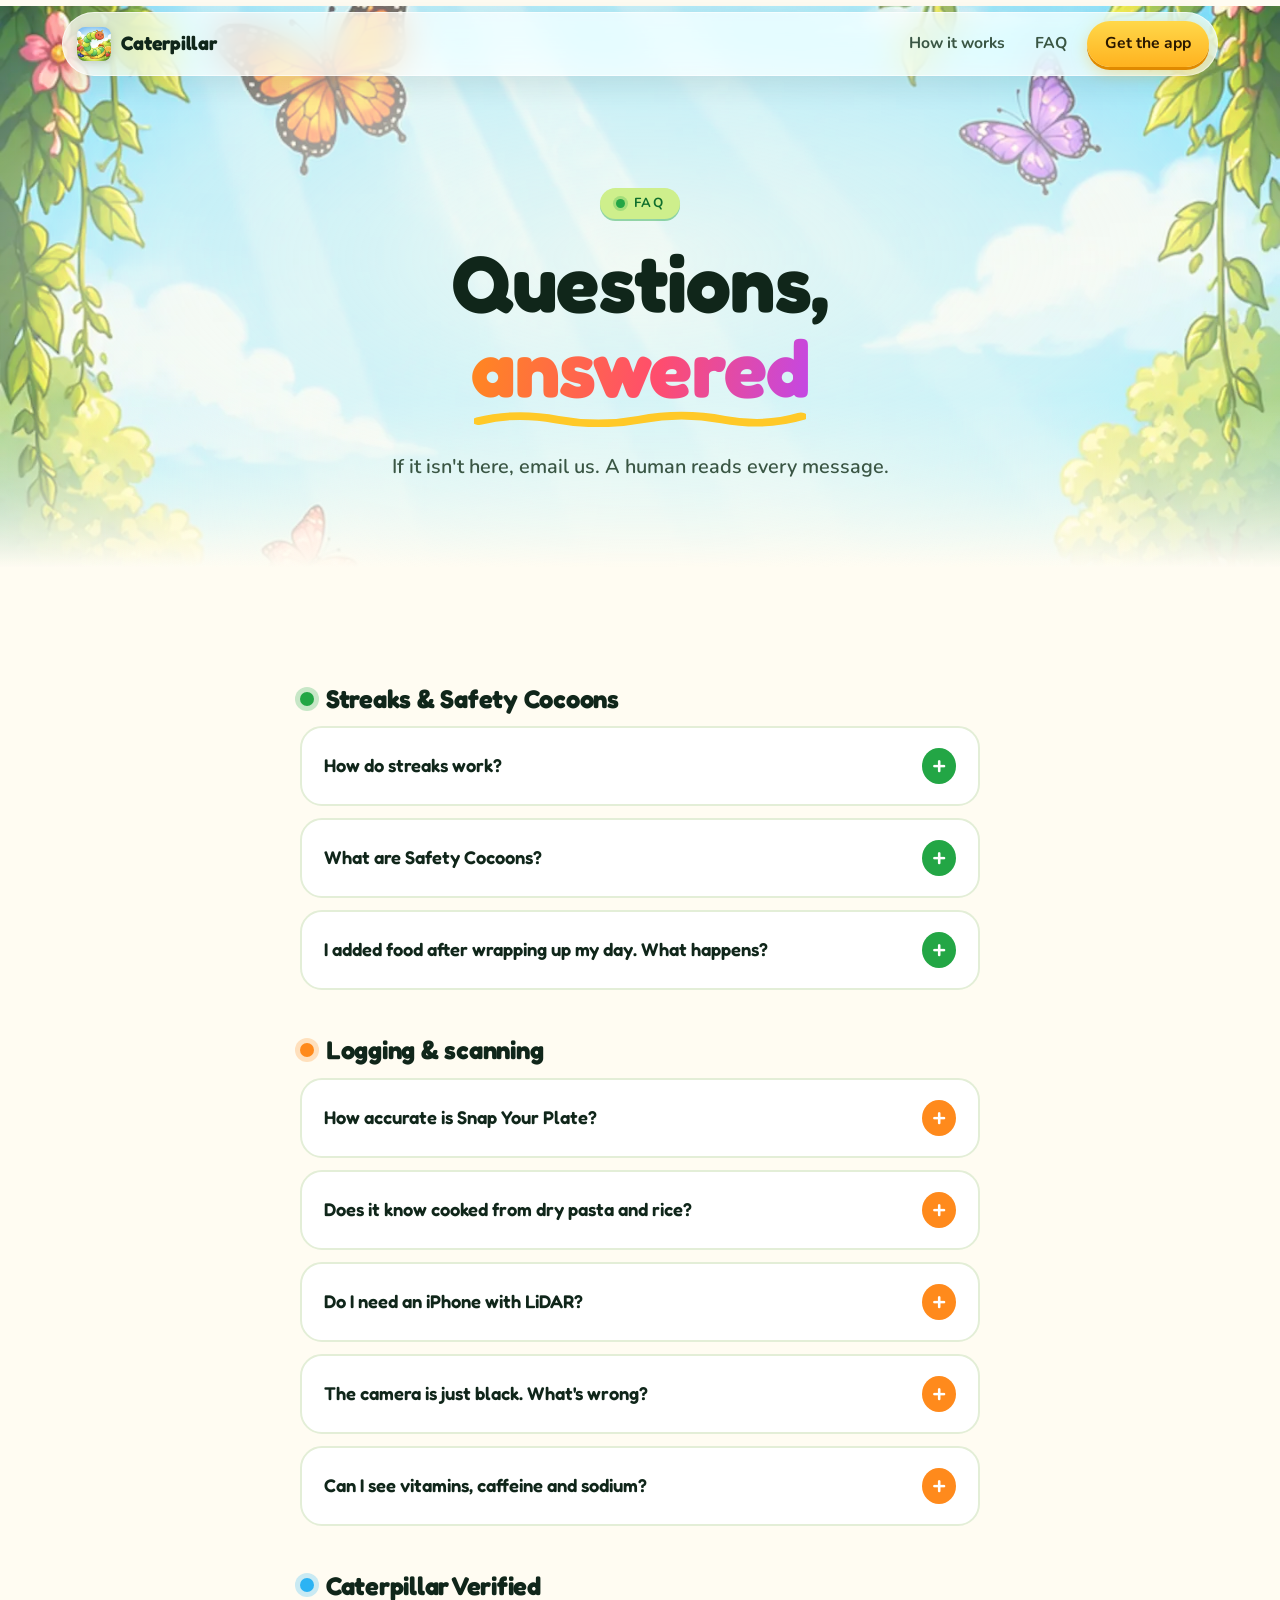
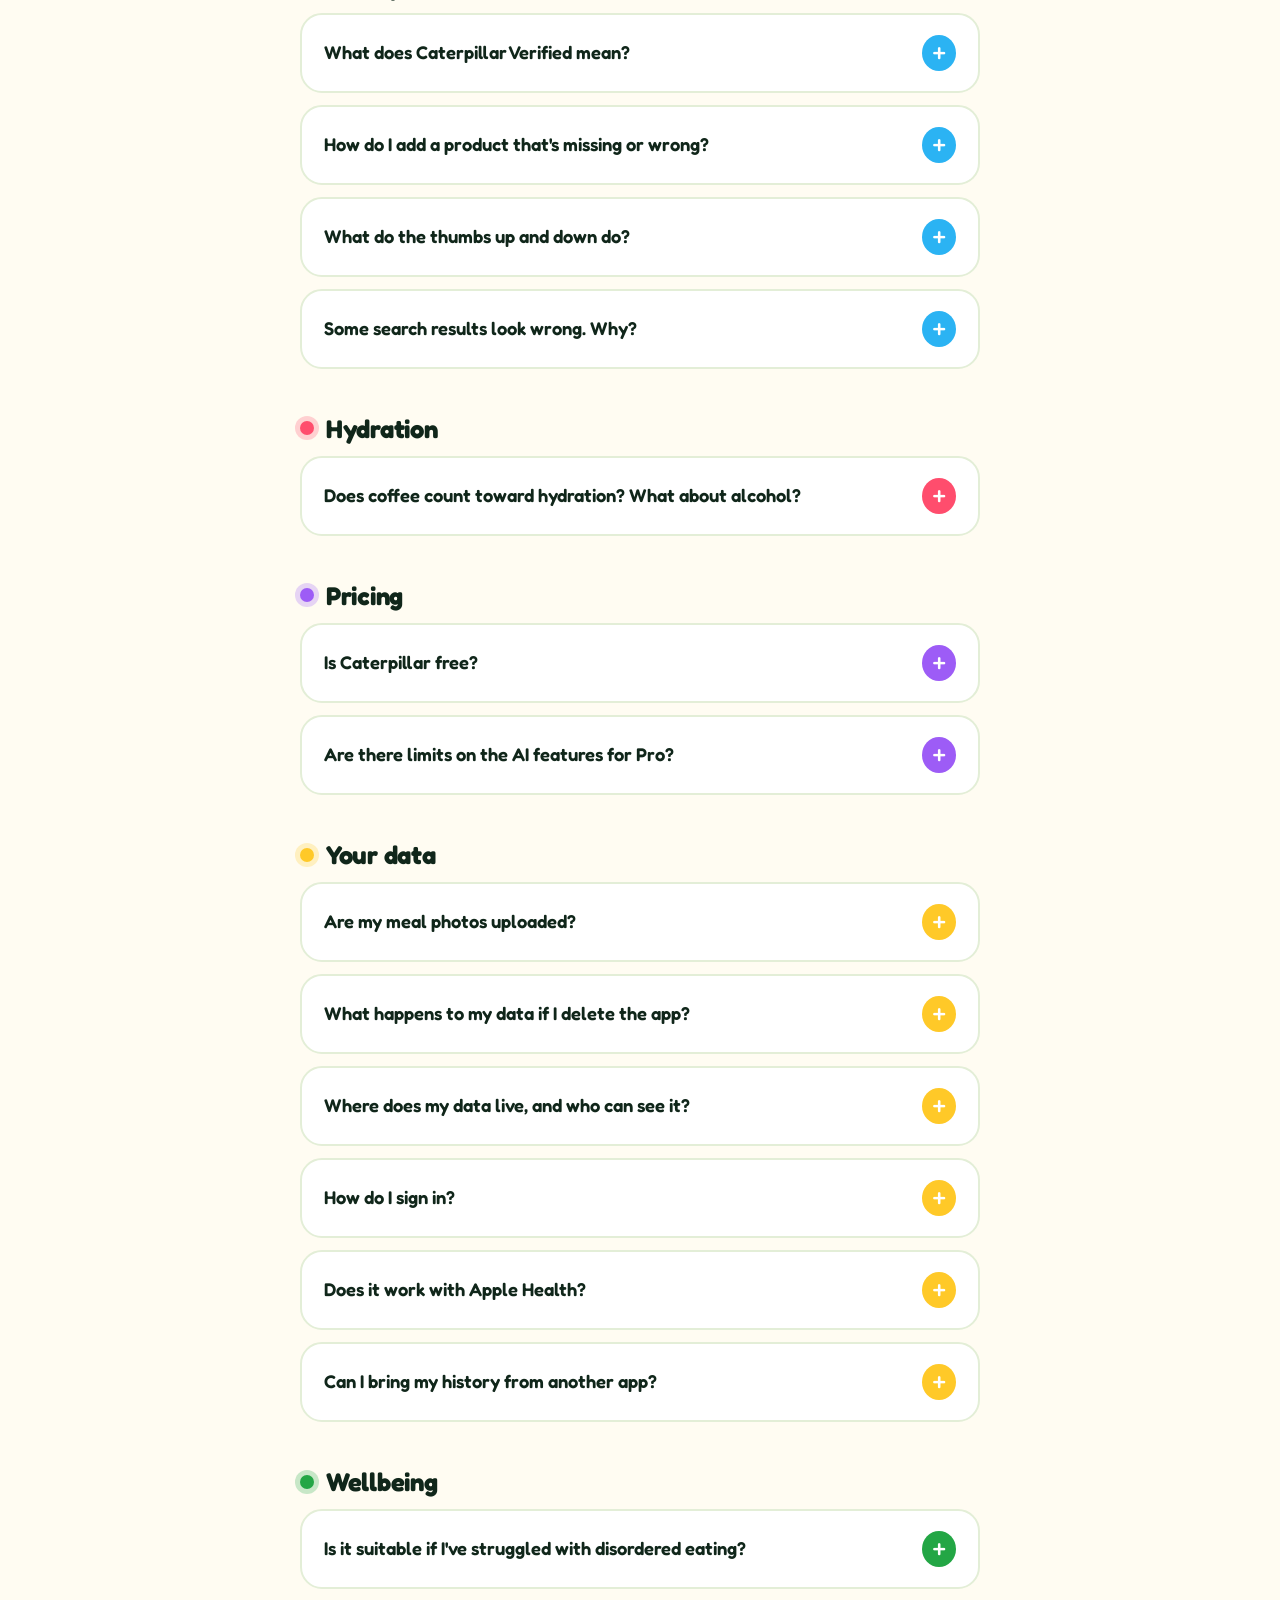
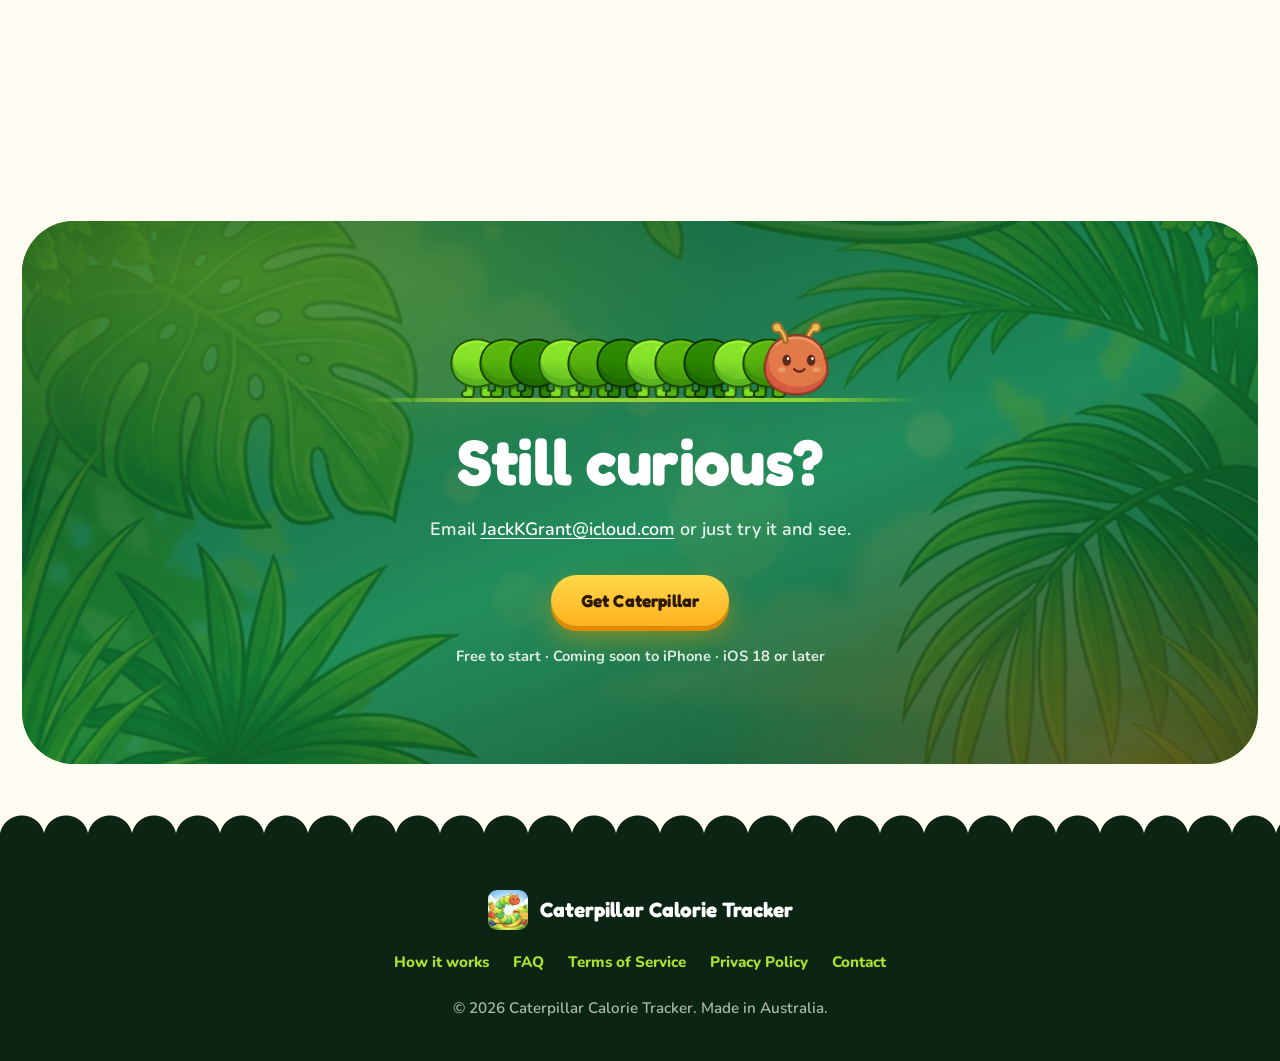
==== commit fbc8c798: "Add files via upload" ====
--- a/faq.html
+++ b/faq.html
@@ -206,9 +206,8 @@
 
     <details class="qa" style="--tint:var(--sun)">
       <summary>How do I sign in?</summary>
-      <p>Sign in with Apple, with Google, or with an email address and password,
-      whichever you prefer. An account exists so your history survives losing or
-      changing a phone.</p>
+      <p>Sign in with Apple or with Google, whichever you prefer. An account
+      exists so your history survives losing or changing a phone.</p>
     </details>
 
     <details class="qa" style="--tint:var(--sun)">
--- a/style.css
+++ b/style.css
@@ -414,7 +414,10 @@
   50%      { transform: translateY(calc(var(--seg) * -.07)); }
 }
 
-.growth { margin: clamp(30px, 5vw, 48px) auto 0; max-width: 460px; }
+/* The ground line is the whole day, so the full-length body is sized to
+   span it exactly (data-max is effectively off): 7 of 11 segments then sits
+   67% along, where 1,180 of 1,754 belongs. */
+.growth { margin: clamp(30px, 5vw, 48px) auto 0; max-width: 400px; }
 .growth-caption {
   display: flex; justify-content: space-between; gap: 12px;
   margin-top: 12px; font-size: .9rem; color: var(--ink-faint); font-weight: 800;
@@ -436,7 +439,7 @@
 }
 .ticker-row {
   display: flex; gap: 14px; width: max-content;
-  animation: ticker 38s linear infinite;
+  animation: ticker 70s linear infinite;
 }
 .ticker span {
   font: 600 1.08rem/1 var(--font-display); white-space: nowrap;
@@ -583,7 +586,8 @@
 .split .art > img { width: clamp(110px, 16vw, 160px); height: auto;
   filter: drop-shadow(0 14px 22px rgba(16,38,26,.22)); }
 .split .art > img.appicon { border-radius: 22.5%; }
-.split .art .cat { max-width: 420px; }
+/* Caterpillars in a panel span it, however many segments they have. */
+.split .art .cat { width: 100%; }
 .split .art .phone { --w: 200px; rotate: -3deg; margin-bottom: -120px; }
 .split .art.has-phone { padding-bottom: 0; align-items: flex-start; min-height: 320px; }
 .split.flip .art { order: 2; }
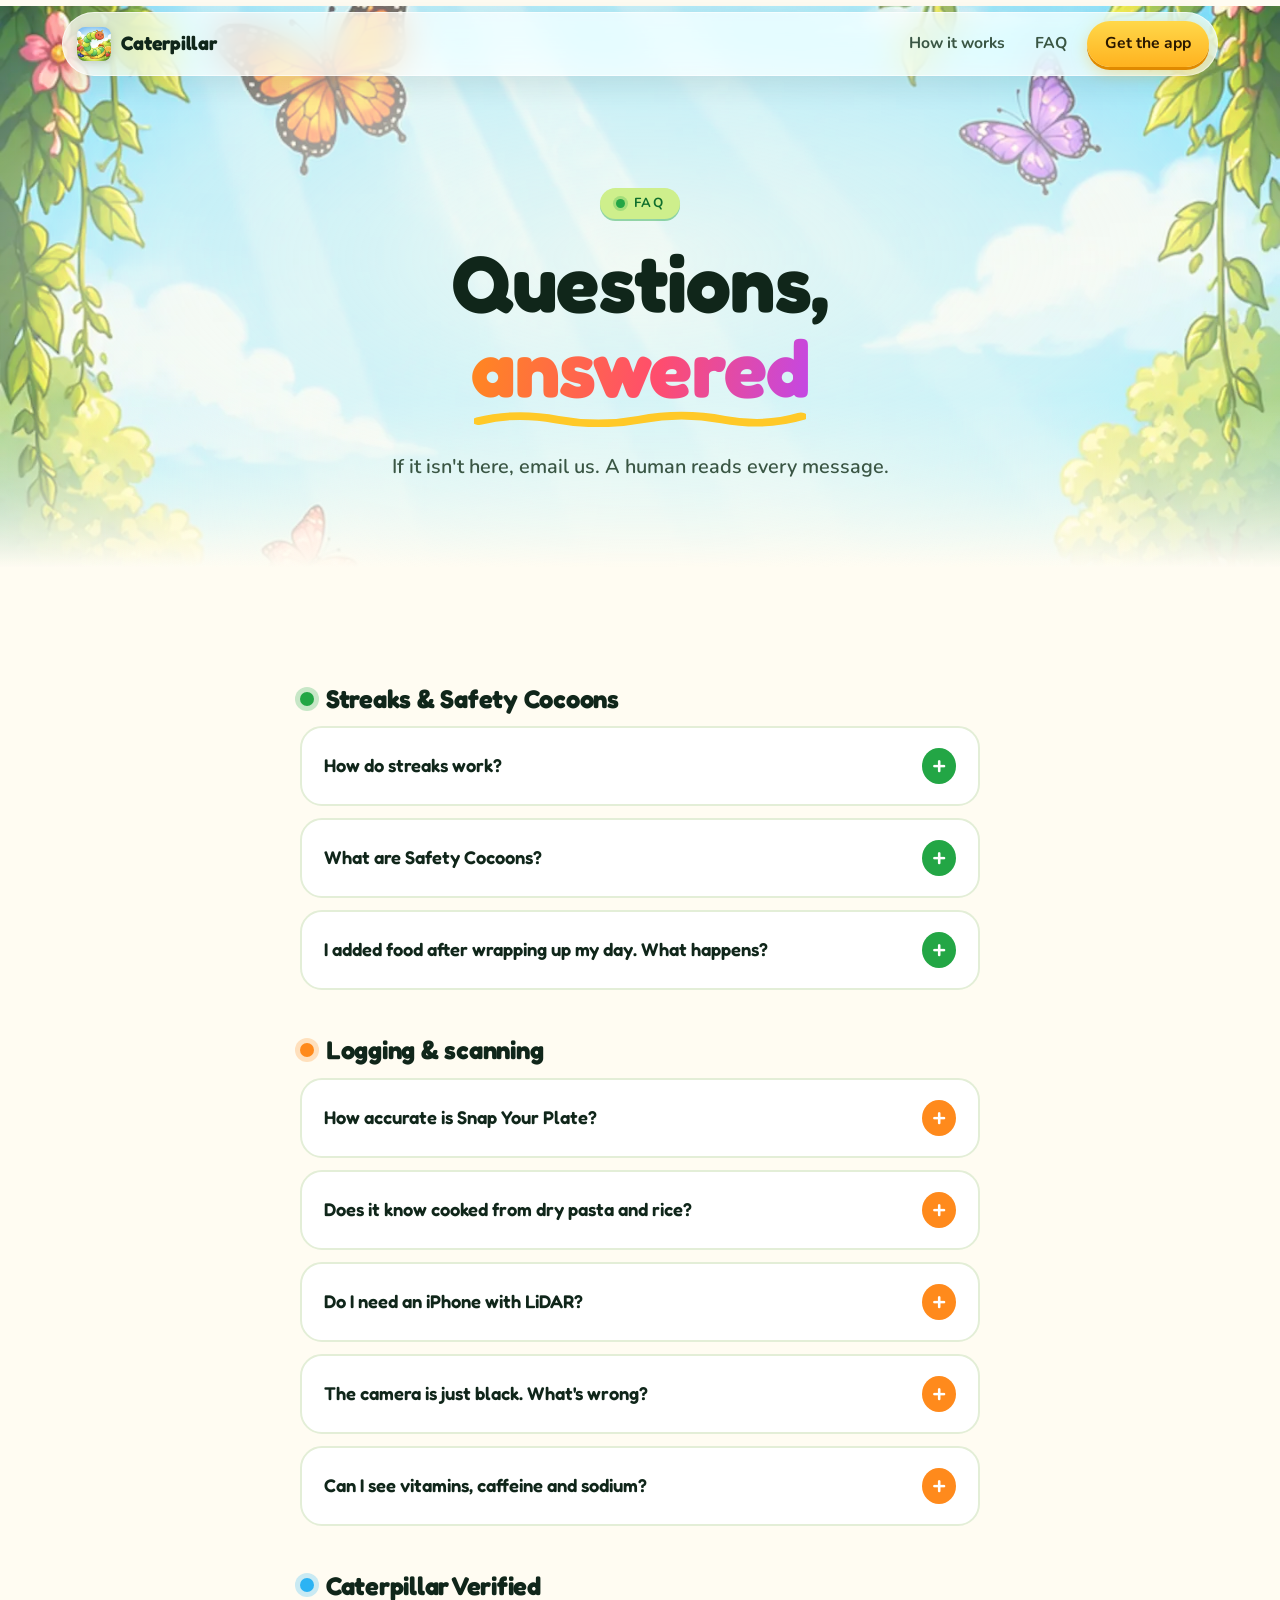
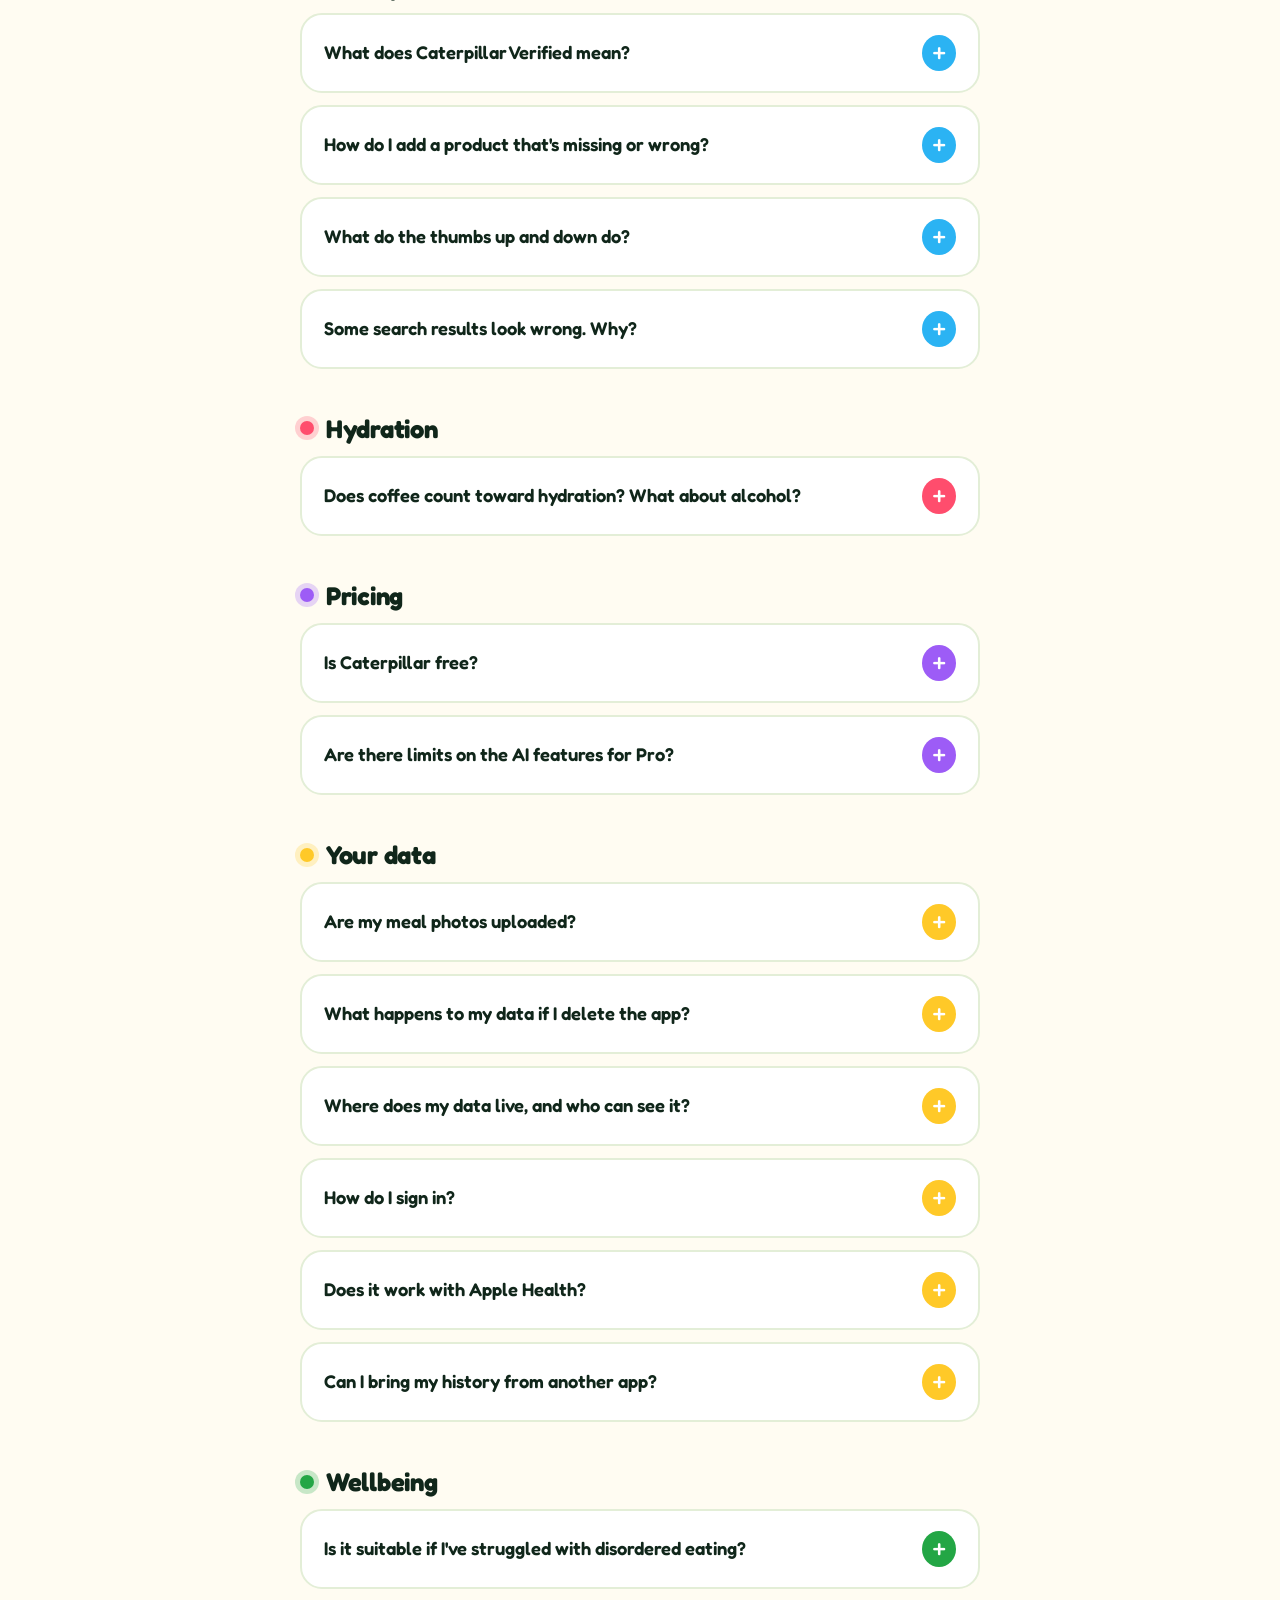
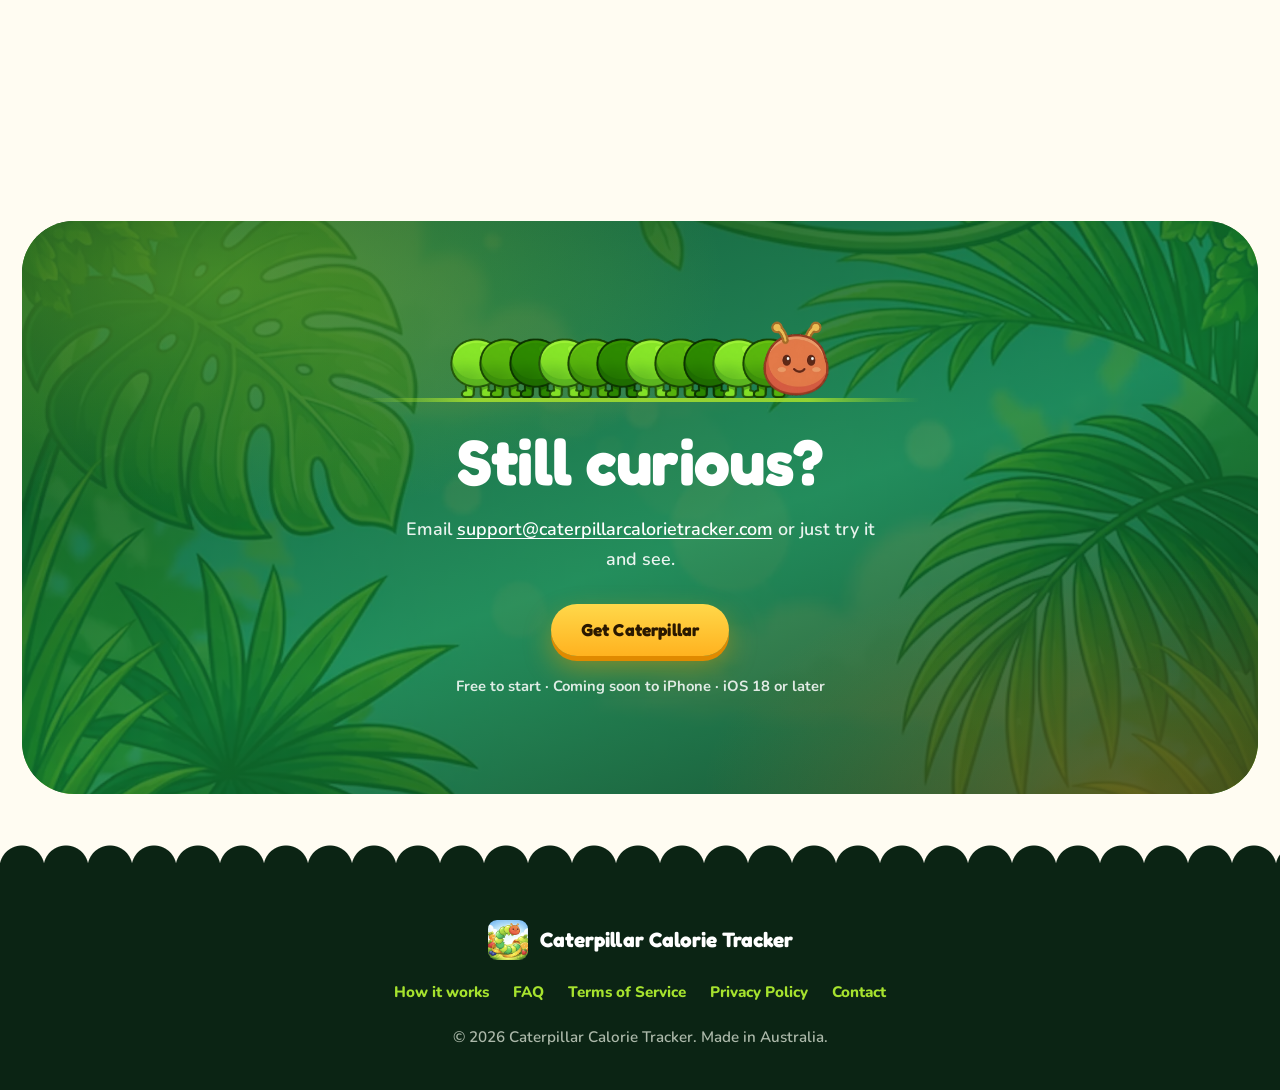
==== commit 3fa731b1: "Add files via upload" ====
--- a/faq.html
+++ b/faq.html
@@ -66,9 +66,10 @@
 
     <details class="qa" style="--tint:var(--leaf)">
       <summary>I added food after wrapping up my day. What happens?</summary>
-      <p>Logging anything into a wrapped-up day reopens it, whichever way you
-      log it. Wrap it up again when you're done. Reopening never costs you your
-      streak; the day is judged on what it ends up being.</p>
+      <p>Logging food into a wrapped-up day reopens it, and Caterpillar checks
+      with you first. Water and other drinks with no calories don't reopen it.
+      Wrap it up again when you're done. Reopening never costs you your streak;
+      the day is judged on what it ends up being.</p>
     </details>
 
     <h2 class="faq-group" style="--tint:var(--tangerine)">Logging &amp; scanning</h2>
@@ -241,7 +242,7 @@
     <div class="panel cta-banner" style="--bg:url('assets/bg/garden-wide.webp')">
       <div class="cat center" data-segments="11" data-max="60" aria-hidden="true"></div>
       <h2>Still curious?</h2>
-      <p>Email <a href="mailto:JackKGrant@icloud.com">JackKGrant@icloud.com</a>
+      <p>Email <a href="mailto:support@caterpillarcalorietracker.com">support@caterpillarcalorietracker.com</a>
       or just try it and see.</p>
       <a class="btn btn-primary" href="index.html#get">Get Caterpillar</a>
       <span class="store-note">Free to start · Coming soon to iPhone · iOS&nbsp;18 or later</span>
@@ -257,7 +258,7 @@
     <a href="faq.html">FAQ</a>
     <a href="terms.html">Terms of Service</a>
     <a href="privacy.html">Privacy Policy</a>
-    <a href="mailto:JackKGrant@icloud.com">Contact</a>
+    <a href="mailto:support@caterpillarcalorietracker.com">Contact</a>
   </div>
   © 2026 Caterpillar Calorie Tracker. Made in Australia.
 </footer>
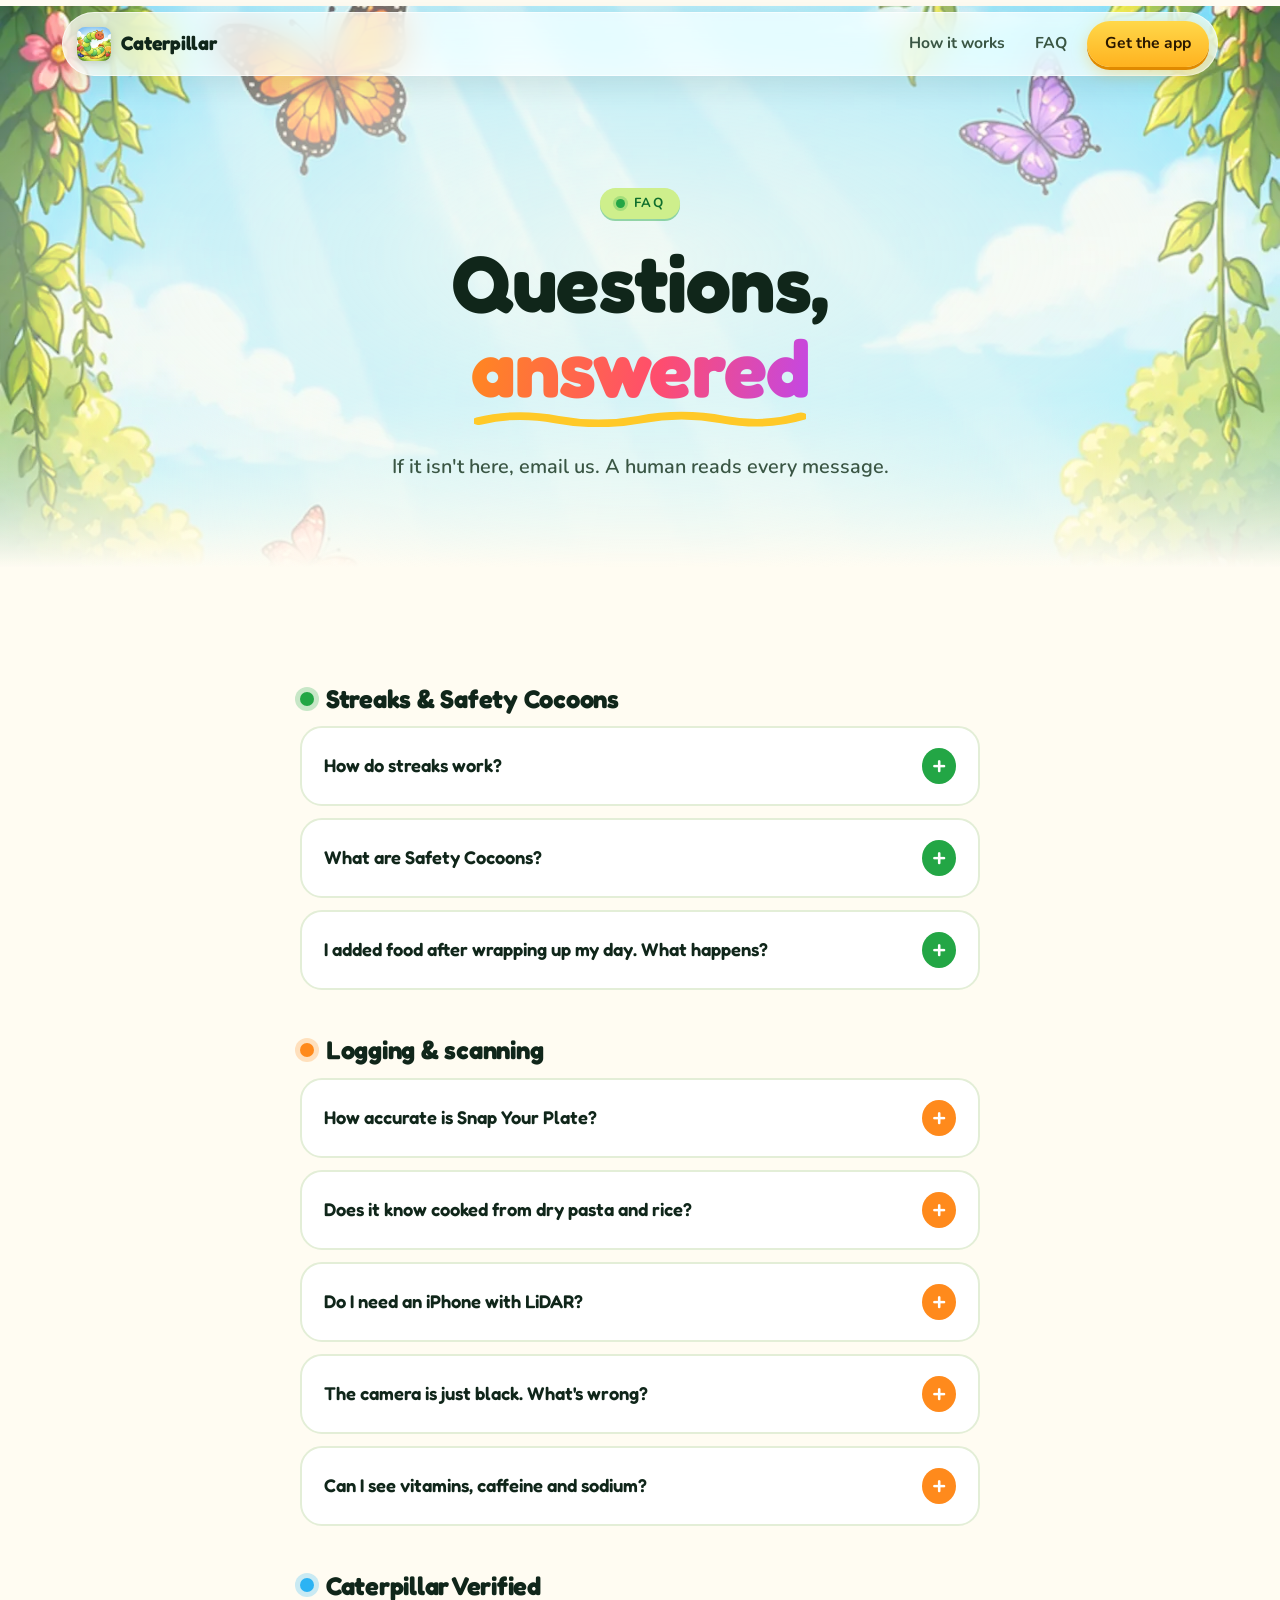
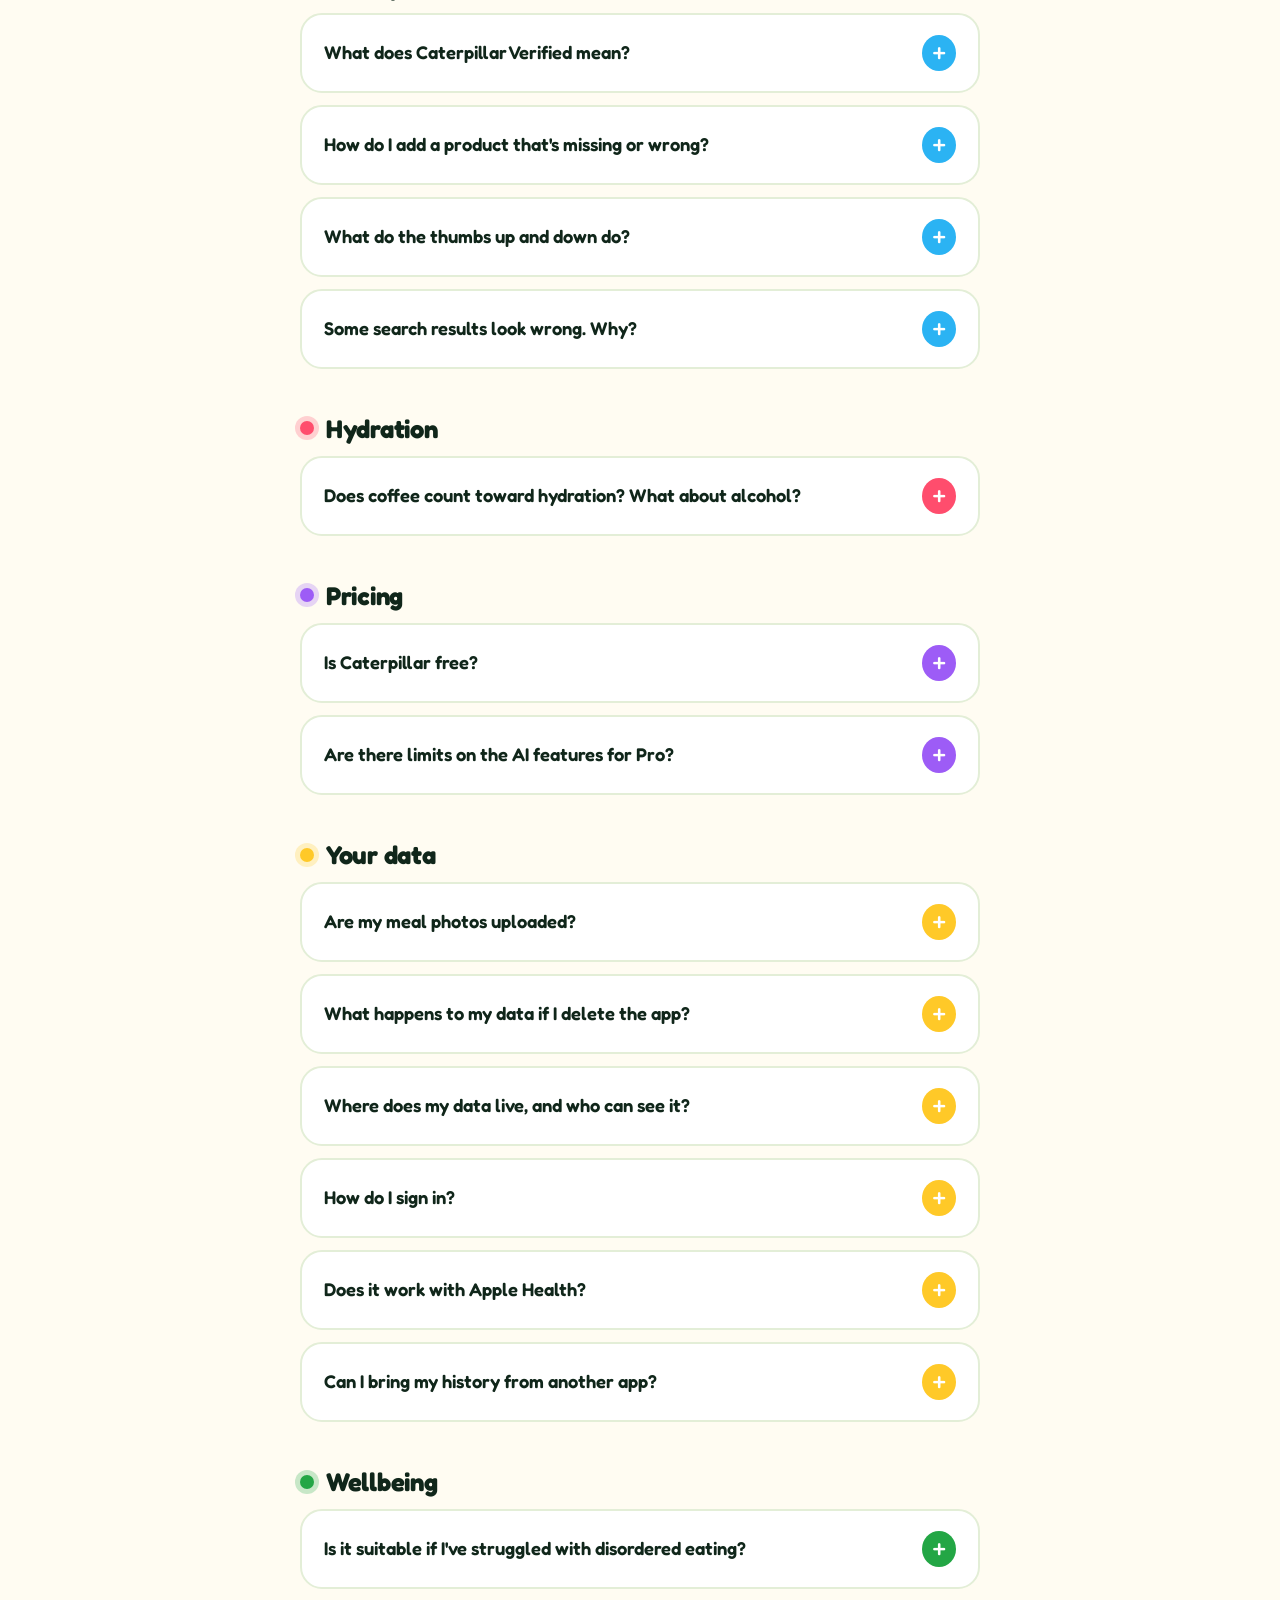
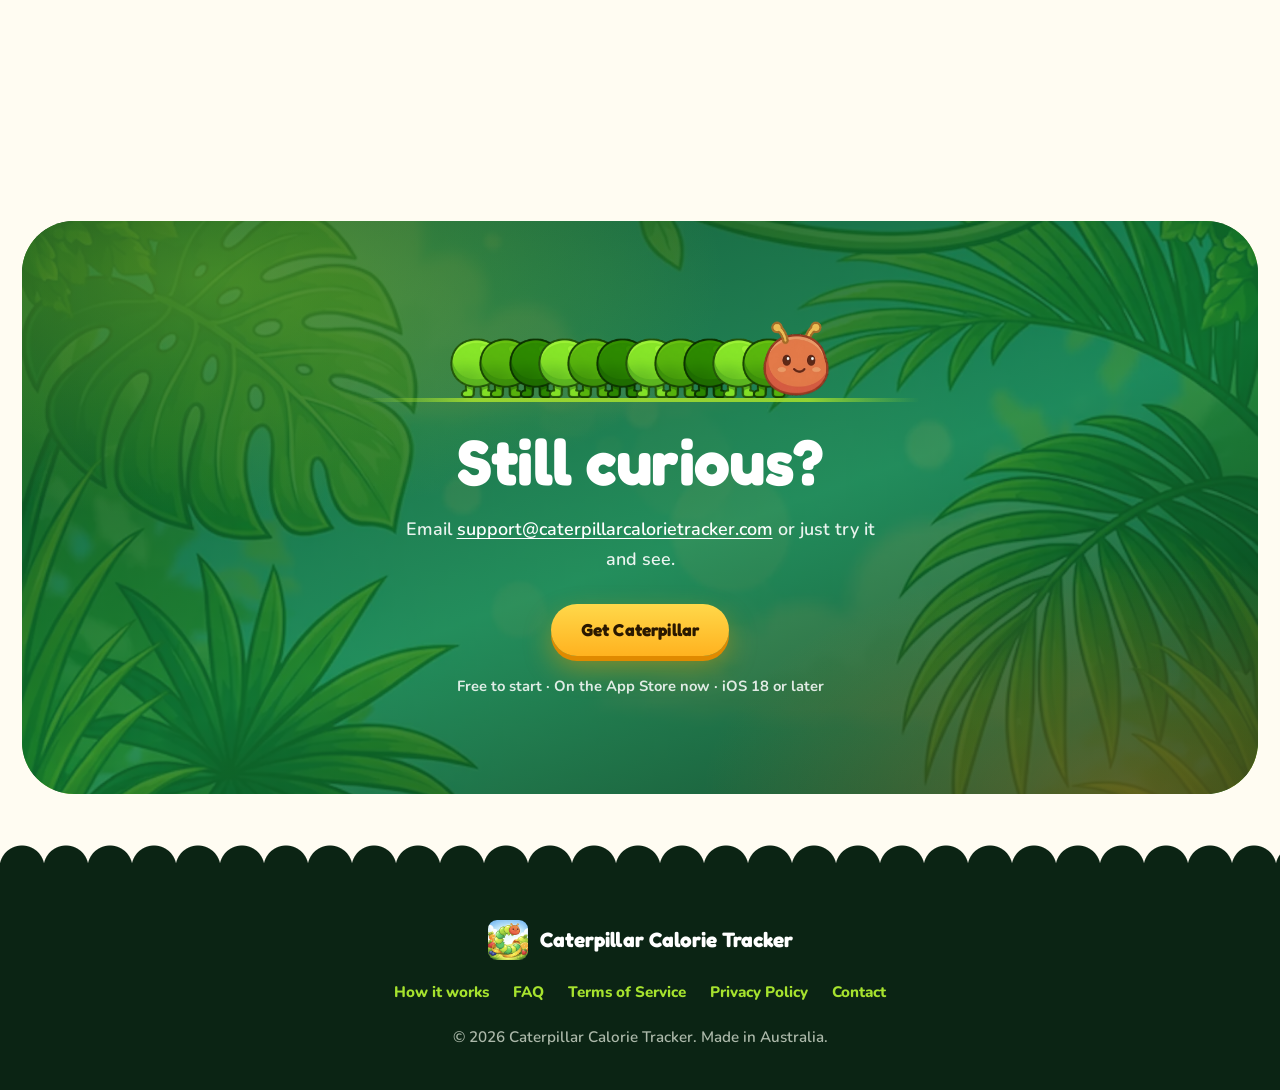
==== commit 742dd866: "Add files via upload" ====
--- a/faq.html
+++ b/faq.html
@@ -5,6 +5,7 @@
 <meta name="viewport" content="width=device-width, initial-scale=1">
 <title>Caterpillar FAQ</title>
 <meta name="description" content="Common questions about Caterpillar Calorie Tracker: streaks and Safety Cocoons, scanning accuracy, Caterpillar Verified, pricing, privacy, Apple Health and your data.">
+<meta name="apple-itunes-app" content="app-id=6786546336">
 <meta name="theme-color" content="#23a645">
 <link rel="icon" href="assets/appicon.png">
 <link rel="apple-touch-icon" href="assets/appicon-180.png">
@@ -21,7 +22,7 @@
   </a>
   <a class="hide-sm" href="how-it-works.html">How it works</a>
   <a class="hide-sm" href="faq.html">FAQ</a>
-  <a class="cta" href="index.html#get">Get the app</a>
+  <a class="cta" href="https://apps.apple.com/app/id6786546336">Get the app</a>
 </nav>
 
 <header class="hero" style="--bg:url('assets/bg/gallery-wide.webp')">
@@ -244,8 +245,8 @@
       <h2>Still curious?</h2>
       <p>Email <a href="mailto:support@caterpillarcalorietracker.com">support@caterpillarcalorietracker.com</a>
       or just try it and see.</p>
-      <a class="btn btn-primary" href="index.html#get">Get Caterpillar</a>
-      <span class="store-note">Free to start · Coming soon to iPhone · iOS&nbsp;18 or later</span>
+      <a class="btn btn-primary" href="https://apps.apple.com/app/id6786546336">Get Caterpillar</a>
+      <span class="store-note">Free to start · On the App&nbsp;Store now · iOS&nbsp;18 or later</span>
     </div>
 </section>
 
--- a/style.css
+++ b/style.css
@@ -799,3 +799,11 @@
 @media (prefers-color-scheme: dark) {
   .hero .sub { color: var(--ink); text-shadow: 0 1px 12px rgba(0,0,0,.5); }
 }
+
+/* The Collection on the home page: three numbered steps beside the gallery
+   screenshot, reusing the How it works badges. */
+.puzzle-steps { list-style: none; margin: 0; padding: 0; display: grid; gap: 22px; }
+.puzzle-steps li { display: grid; grid-template-columns: 52px 1fr; gap: 18px; align-items: start; }
+.puzzle-steps .step-no { margin-bottom: 0; }
+.puzzle-steps h3 { font-size: clamp(1.2rem, 2vw, 1.45rem); margin: 4px 0 4px; }
+.puzzle-steps p { margin: 0; }
